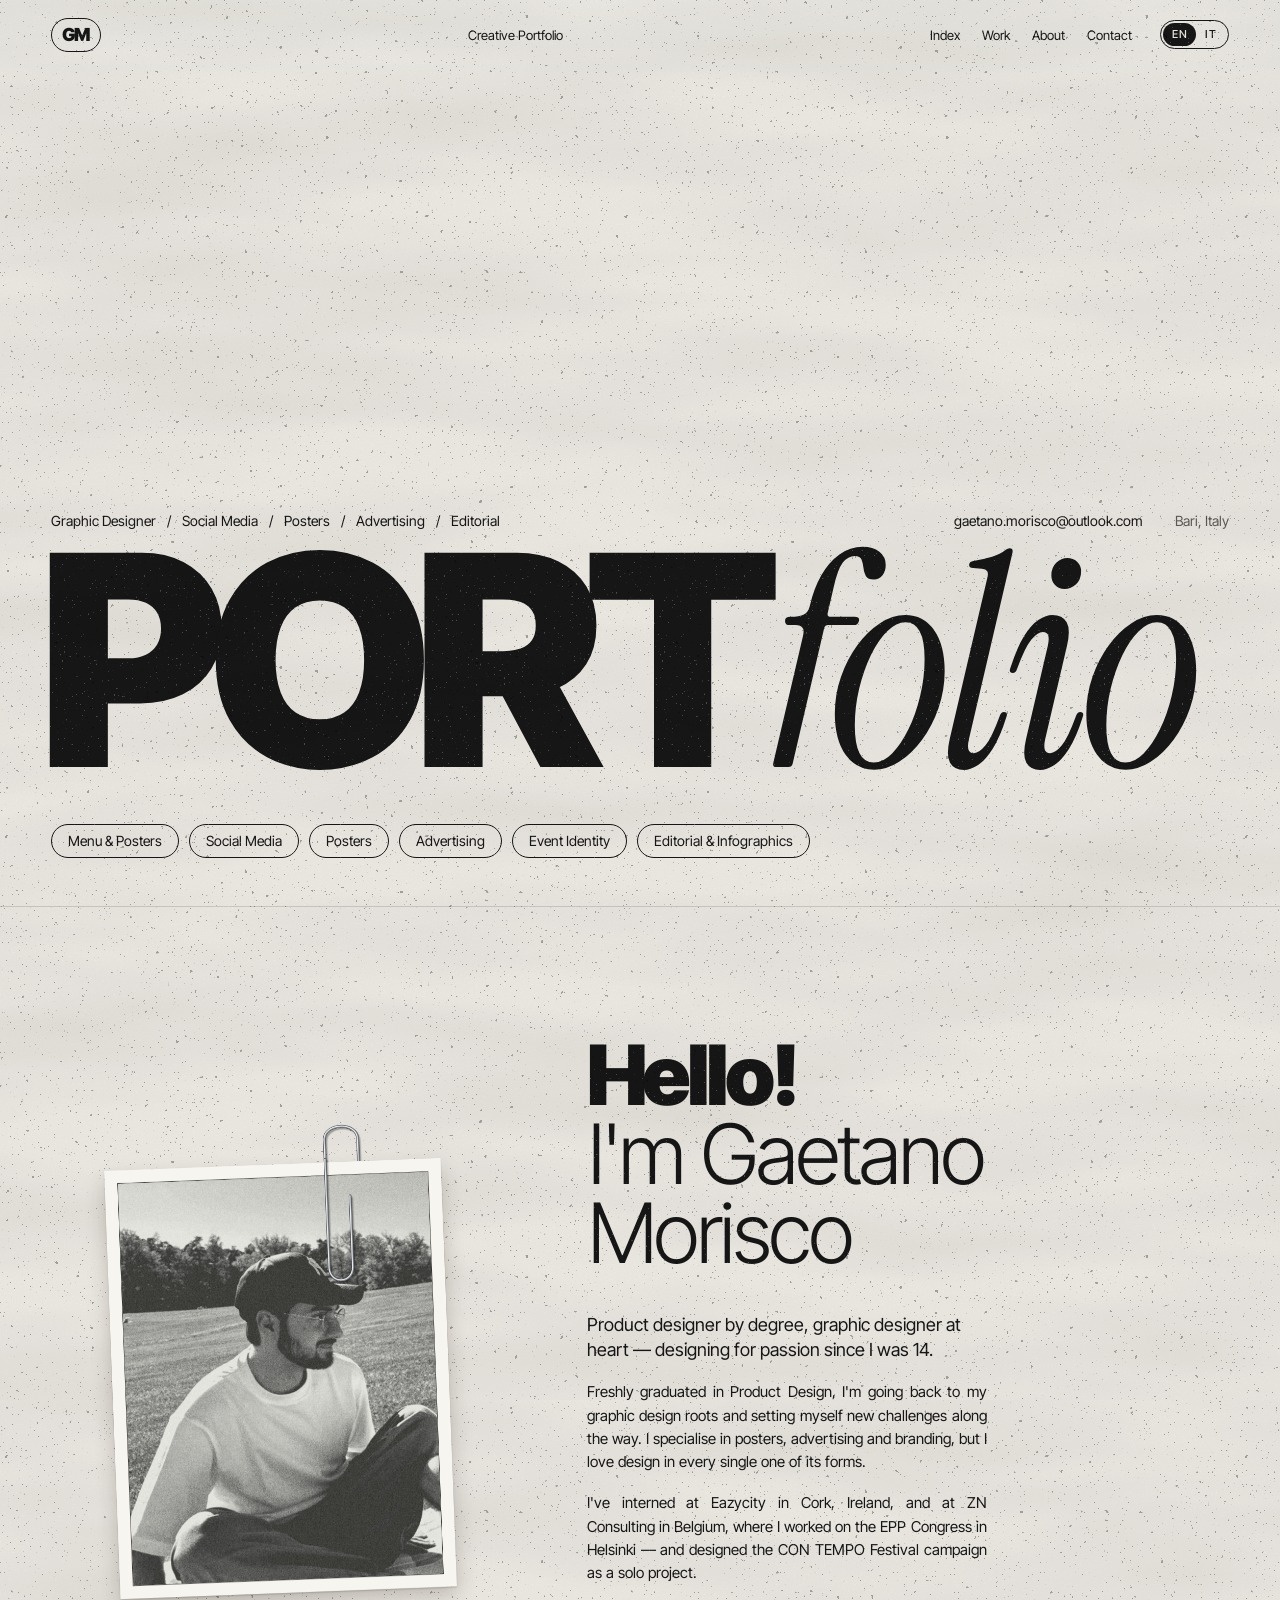
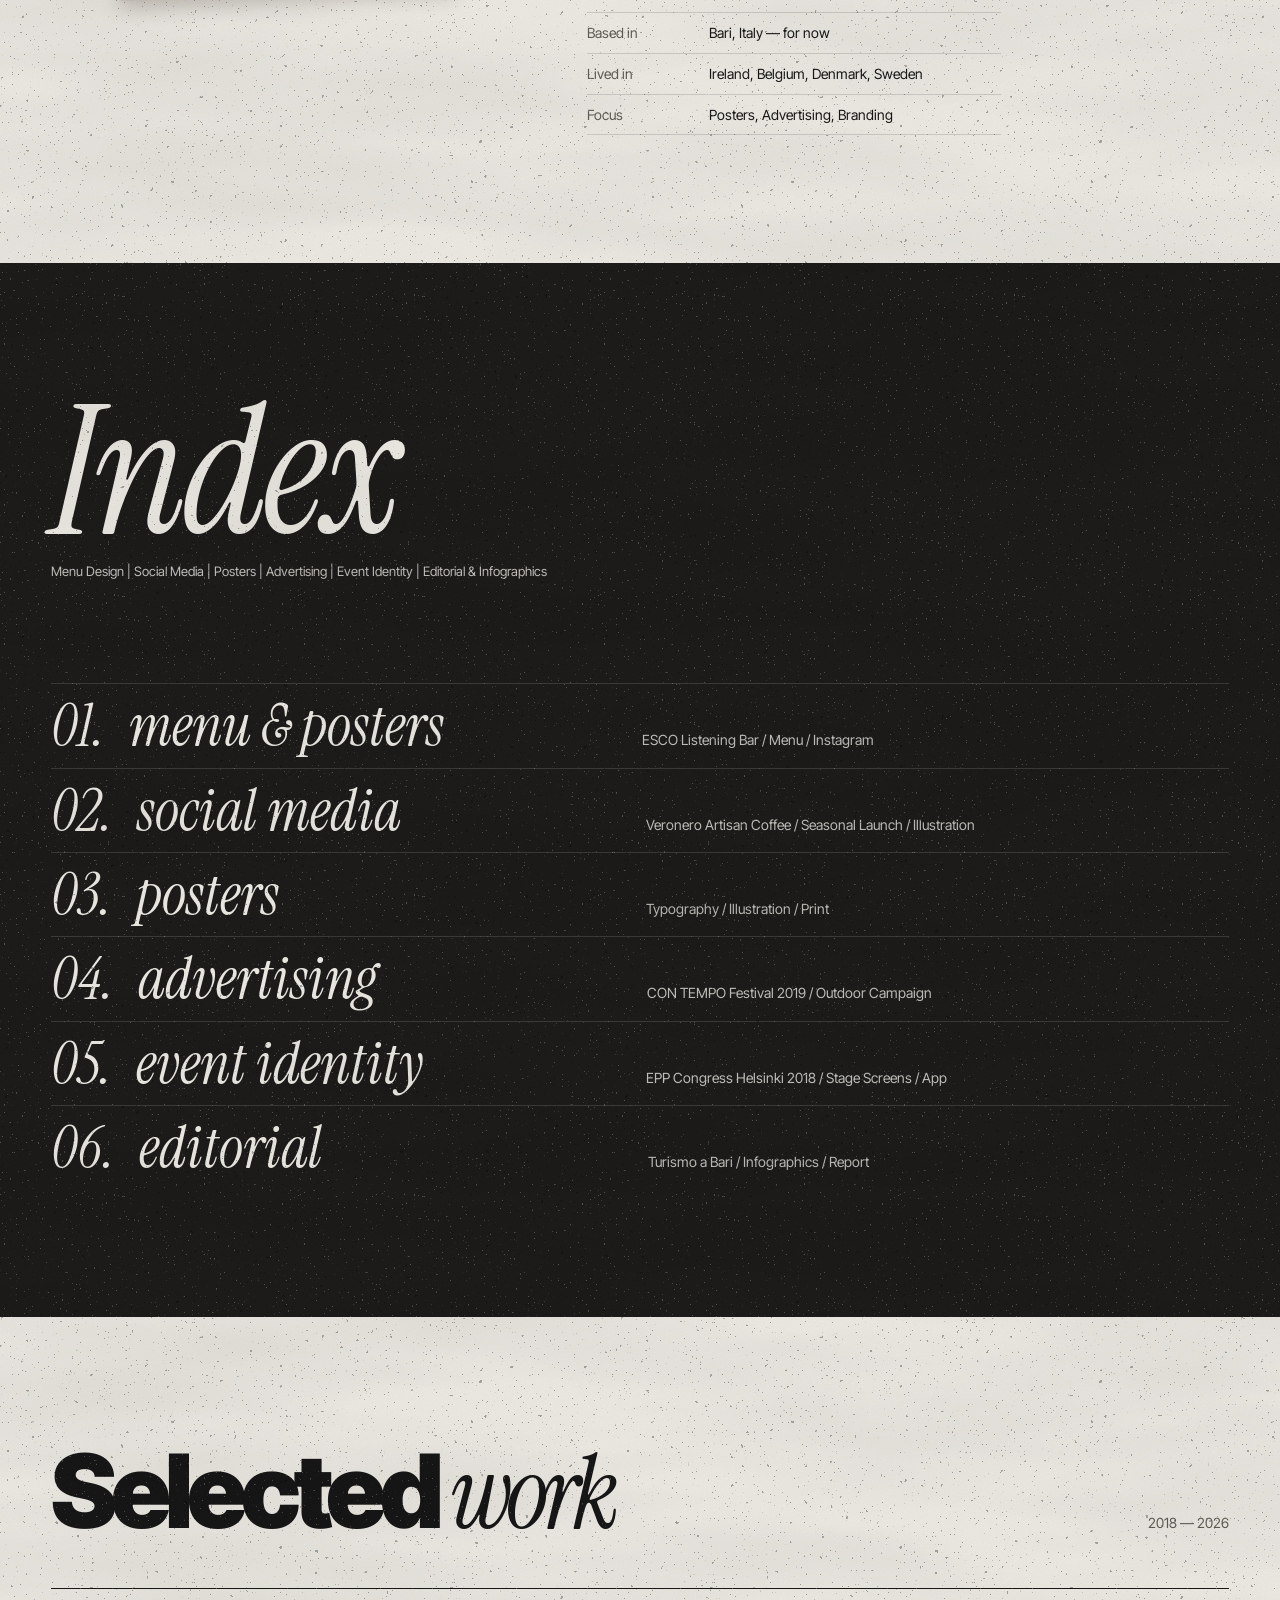
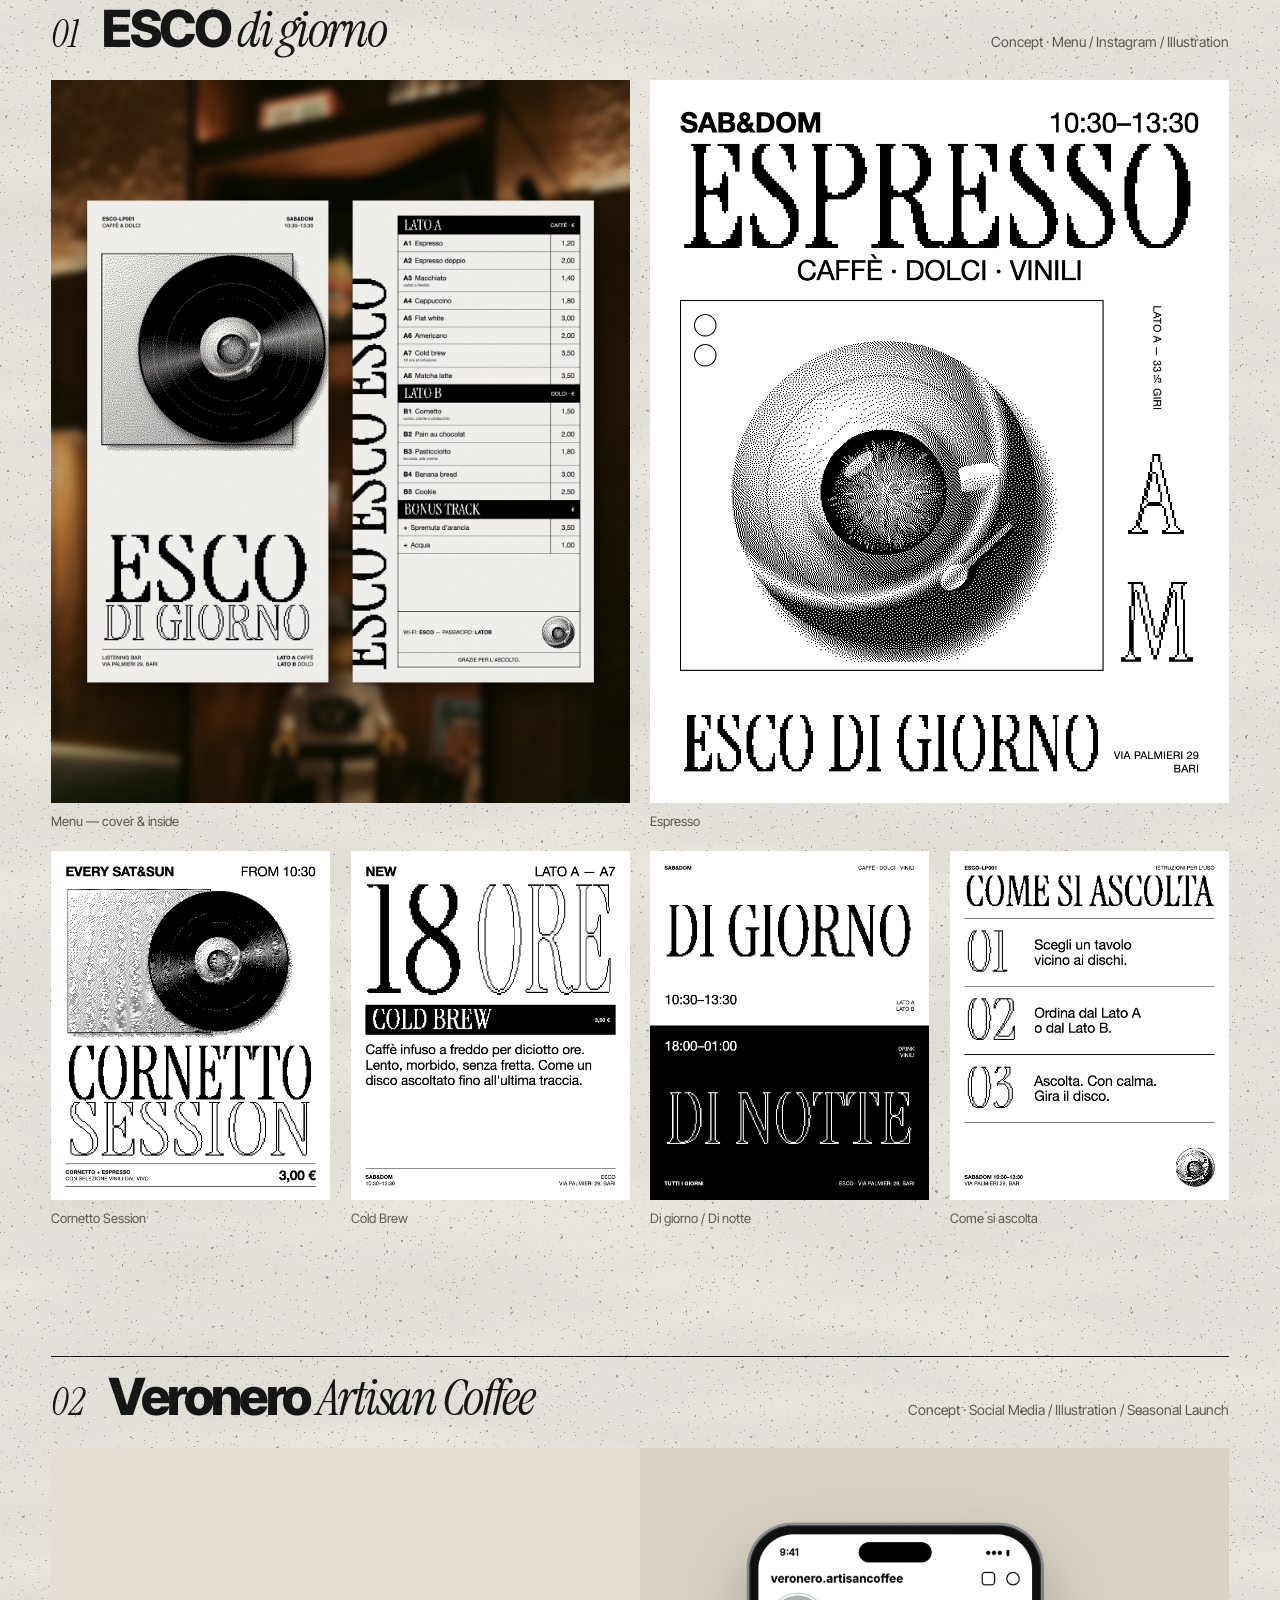
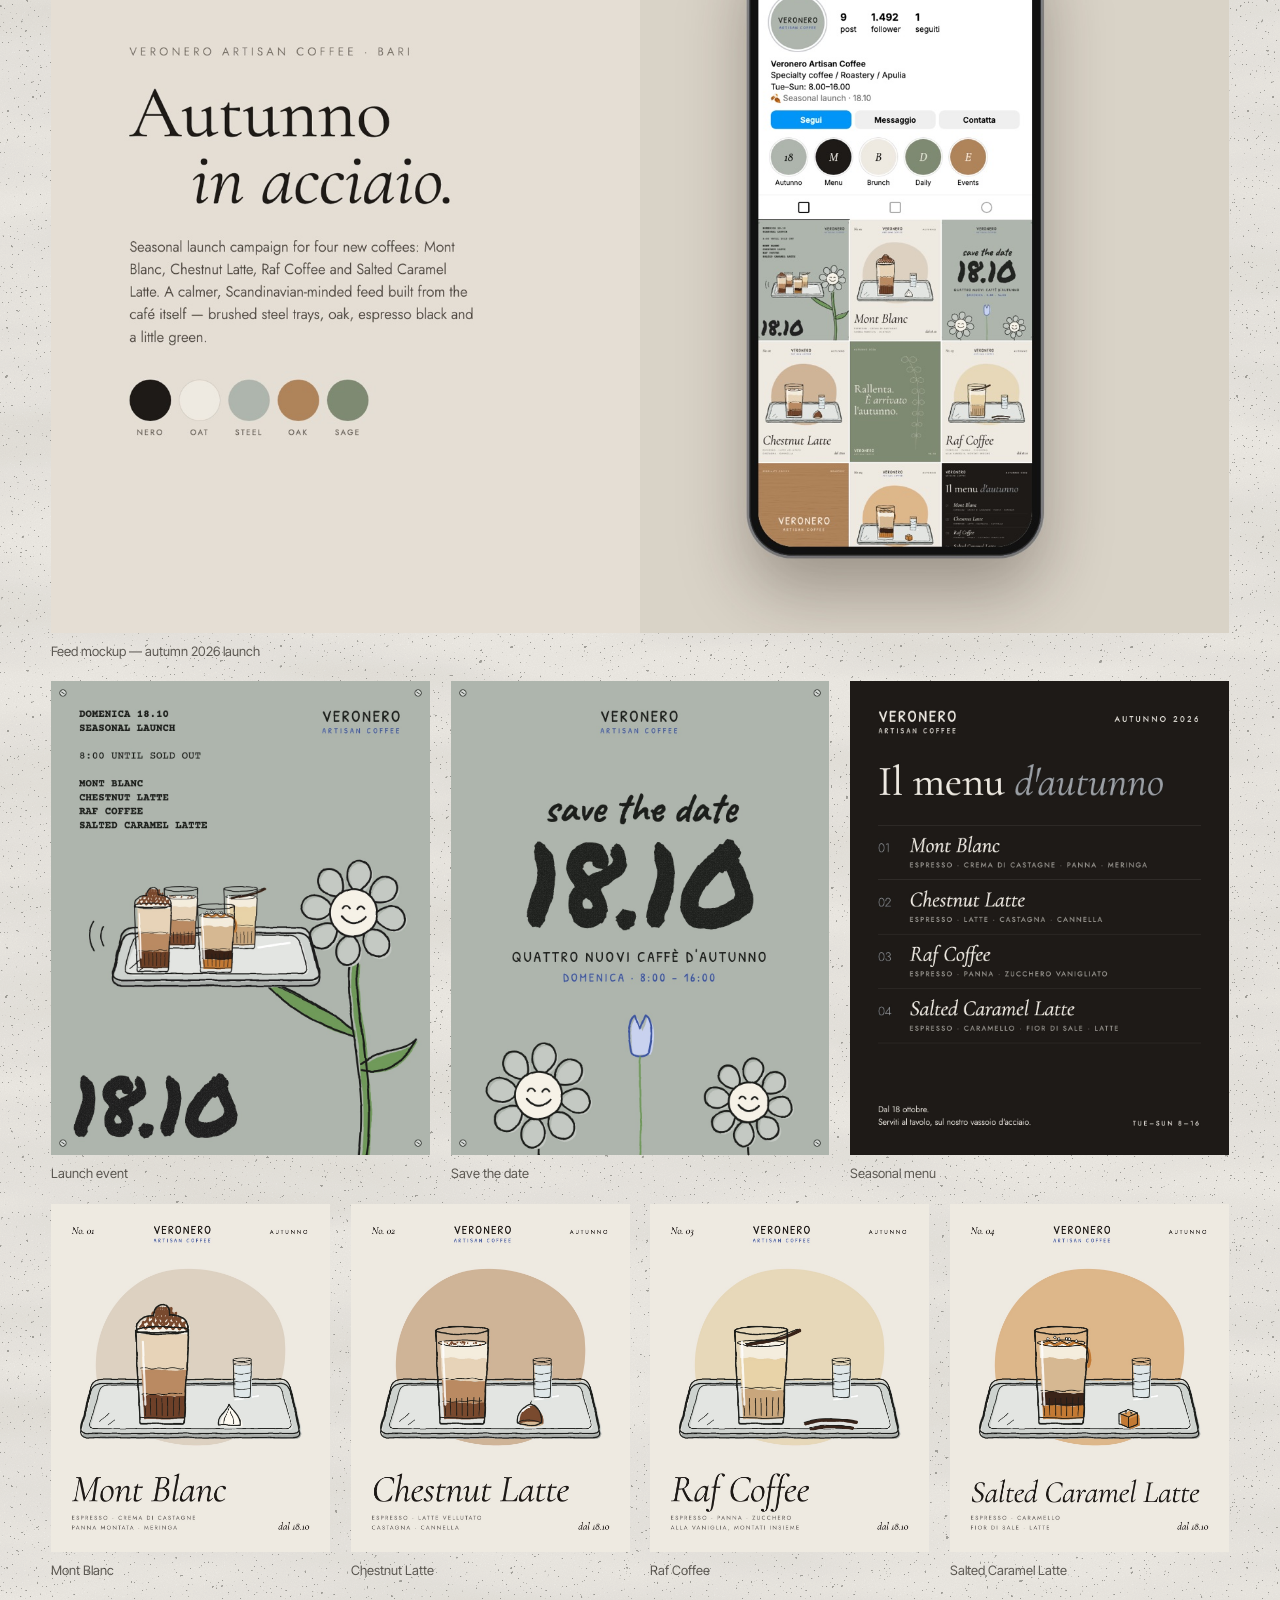
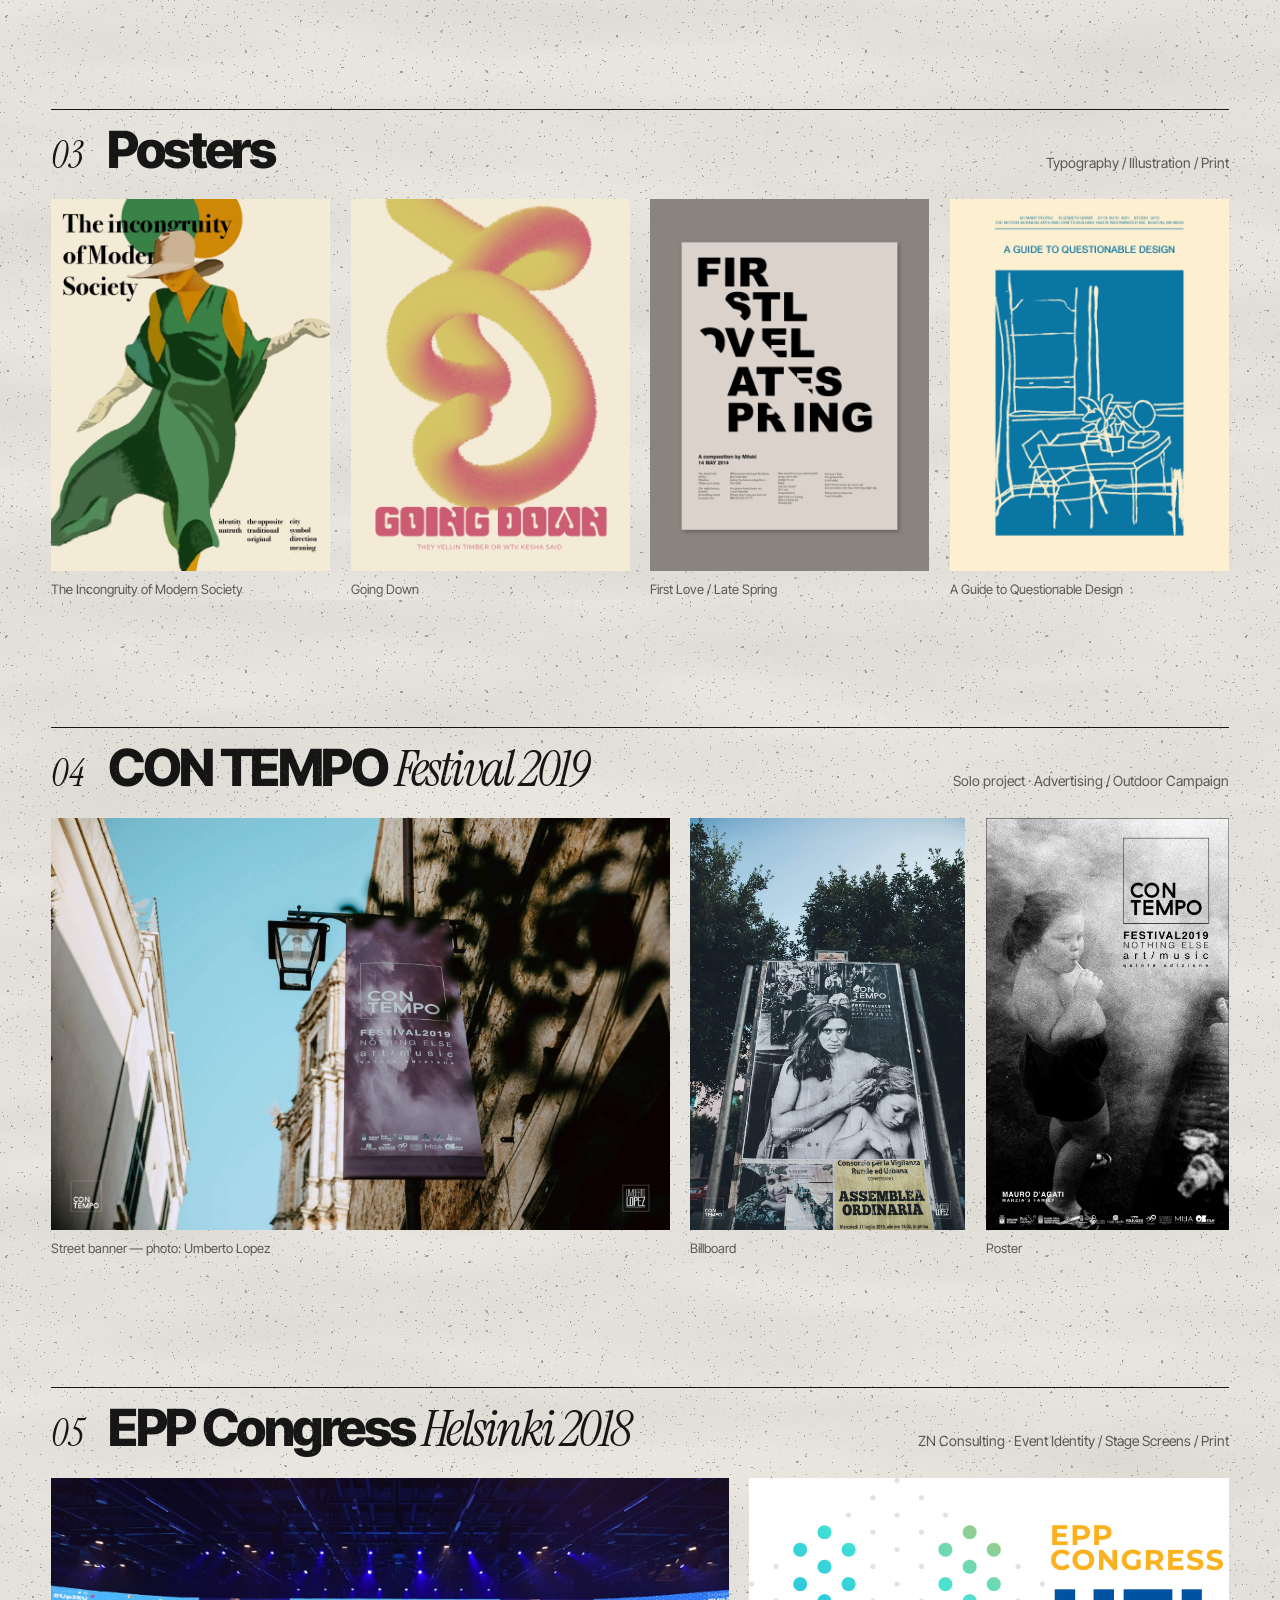
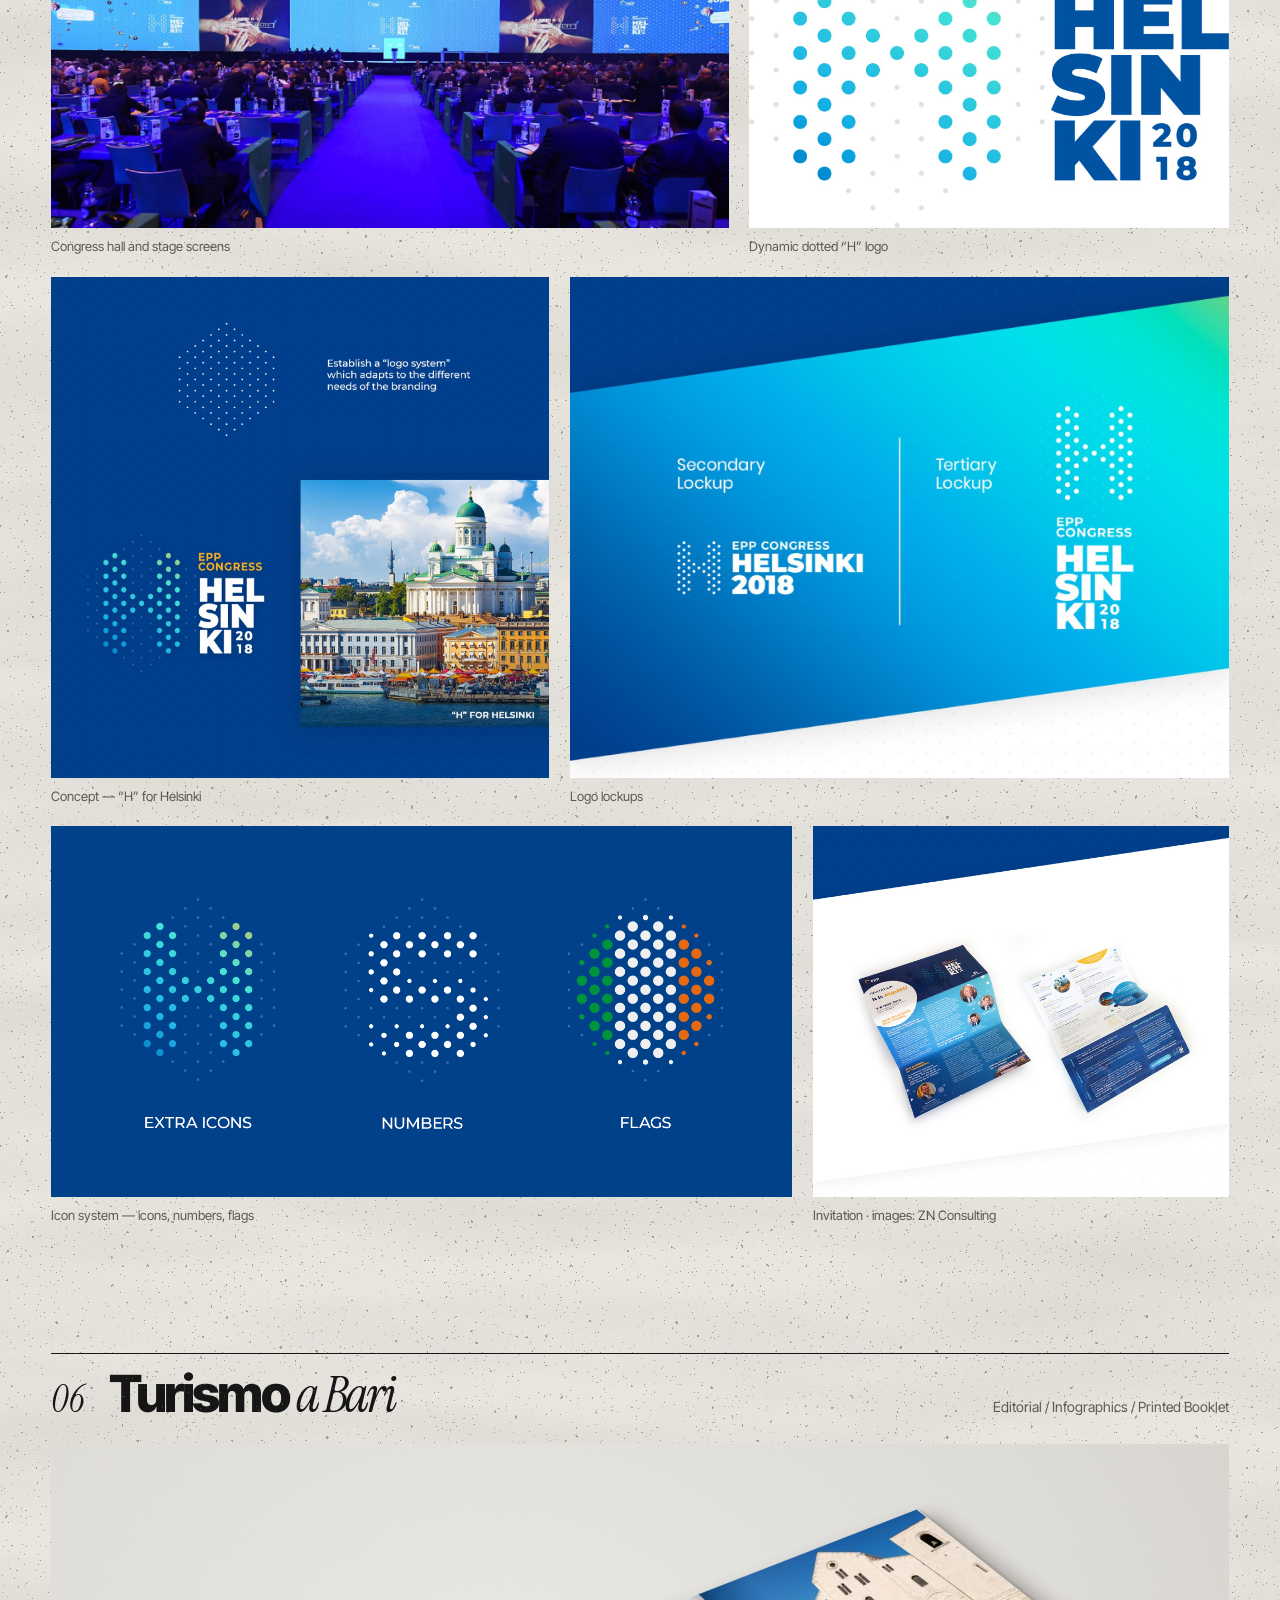
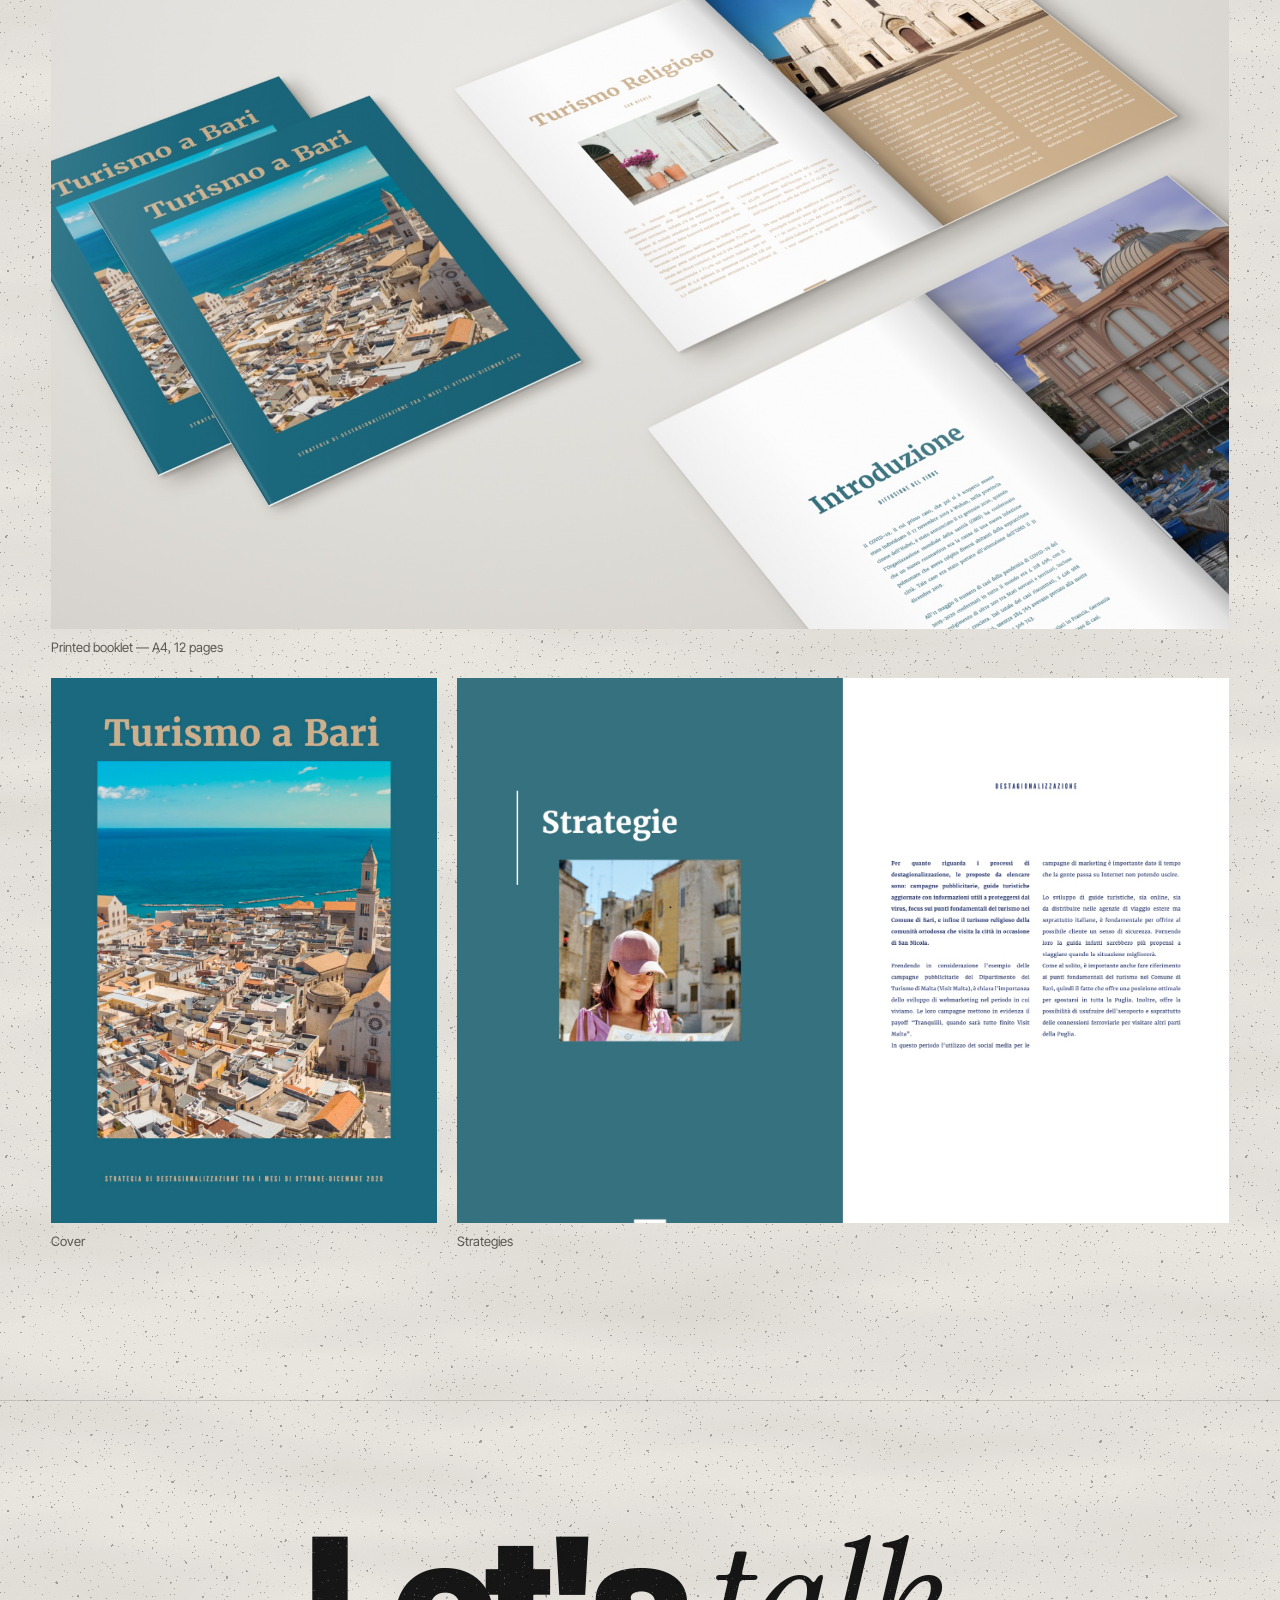
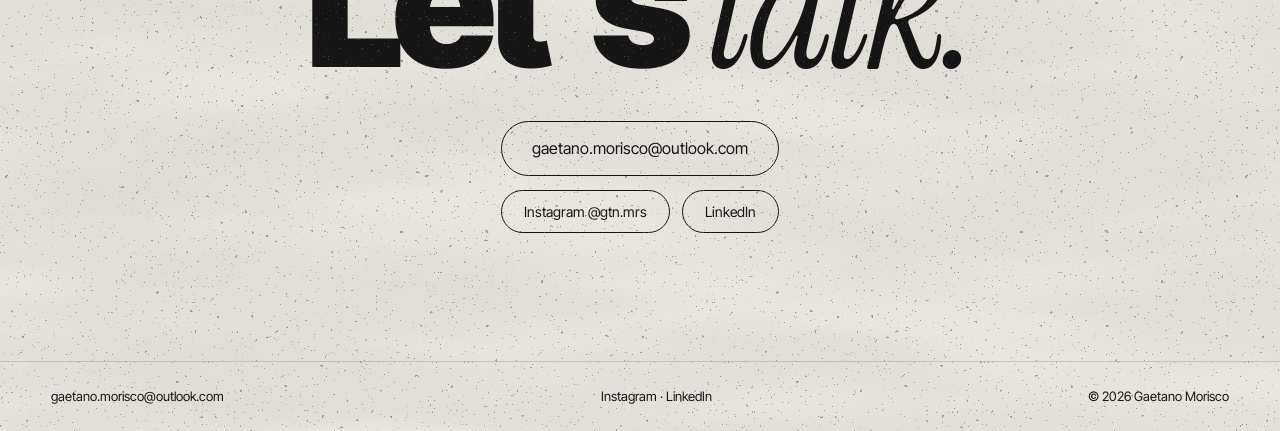
==== index.html @ 89074de1 "EPP Congress: ZN Consulting case-study images" ====
<!doctype html>
<html lang="en">
<head>
  <meta charset="utf-8">
  <meta name="viewport" content="width=device-width, initial-scale=1">
  <title>Gaetano Morisco — Graphic Designer</title>
  <meta name="description" content="Graphic design portfolio of Gaetano Morisco.">
  <link rel="preconnect" href="https://fonts.googleapis.com">
  <link rel="preconnect" href="https://fonts.gstatic.com" crossorigin>
  <link href="https://fonts.googleapis.com/css2?family=Inter+Tight:wght@300;400;500;800;900&family=Instrument+Serif:ital@0;1&display=swap" rel="stylesheet">
  <link rel="stylesheet" href="style.css">
</head>
<body>

  <!-- Top bar -->
  <header class="topbar">
    <a href="#top" class="logo" aria-label="Home">GM</a>
    <span>Creative Portfolio</span>
    <nav>
      <a href="#index">Index</a>
      <a href="#work">Work</a>
      <a href="#about">About</a>
      <a href="#contact">Contact</a>
      <span class="lang" role="group" aria-label="Language">
        <button type="button" data-lang="en" aria-pressed="true">EN</button>
        <button type="button" data-lang="it" aria-pressed="false">IT</button>
      </span>
    </nav>
  </header>

  <main id="top">

    <!-- Hero -->
    <section class="hero">
      <div class="meta-row">
        <p class="roles">Graphic Designer <span>/</span> Social Media <span>/</span> Posters <span>/</span> Advertising <span>/</span> Editorial</p>
        <p class="details">
          <a href="mailto:gaetano.morisco@outlook.com">gaetano.morisco@outlook.com</a>
          <span>Bari, Italy</span>
        </p>
      </div>
      <h1 class="giant">PORT<em>folio</em></h1>
      <ul class="pills">
        <li><a href="#esco">Menu &amp; Posters</a></li>
        <li><a href="#veronero">Social Media</a></li>
        <li><a href="#posters">Posters</a></li>
        <li><a href="#advertising">Advertising</a></li>
        <li><a href="#event">Event Identity</a></li>
        <li><a href="#editorial">Editorial &amp; Infographics</a></li>
      </ul>
    </section>

    <!-- About -->
    <section id="about" class="about">
      <figure class="portrait">
        <img src="images/portrait.png" alt="Printed black and white photo of Gaetano Morisco in a cap and glasses, held by a paperclip">
      </figure>
      <div class="about-text">
        <h2 class="hello"><strong>Hello!</strong><br>I'm Gaetano Morisco</h2>
        <p class="lead">Product designer by degree, graphic designer at heart — designing for passion since I was 14.</p>
        <p>Freshly graduated in Product Design, I'm going back to my graphic design roots and setting myself new challenges along the way. I specialise in posters, advertising and branding, but I love design in every single one of its forms.</p>
        <p>I've interned at Eazycity in Cork, Ireland, and at ZN Consulting in Belgium, where I worked on the EPP Congress in Helsinki — and designed the CON TEMPO Festival campaign as a solo project.</p>
        <ul class="facts">
          <li><span>Based in</span>Bari, Italy — for now</li>
          <li><span>Lived in</span>Ireland, Belgium, Denmark, Sweden</li>
          <li><span>Focus</span>Posters, Advertising, Branding</li>
        </ul>
      </div>
    </section>

    <!-- Index (dark) -->
    <section id="index" class="index">
      <div class="index-head">
        <h2 class="serif-xl">Index</h2>
        <p>Menu Design | Social Media | Posters | Advertising | Event Identity | Editorial &amp; Infographics</p>
      </div>
      <ol class="index-list">
        <li><a href="#esco"><span class="num">01.</span><span class="name">menu &amp; posters</span><span class="desc">ESCO Listening Bar / Menu / Instagram</span></a></li>
        <li><a href="#veronero"><span class="num">02.</span><span class="name">social media</span><span class="desc">Veronero Artisan Coffee / Seasonal Launch / Illustration</span></a></li>
        <li><a href="#posters"><span class="num">03.</span><span class="name">posters</span><span class="desc">Typography / Illustration / Print</span></a></li>
        <li><a href="#advertising"><span class="num">04.</span><span class="name">advertising</span><span class="desc">CON TEMPO Festival 2019 / Outdoor Campaign</span></a></li>
        <li><a href="#event"><span class="num">05.</span><span class="name">event identity</span><span class="desc">EPP Congress Helsinki 2018 / Stage Screens / App</span></a></li>
        <li><a href="#editorial"><span class="num">06.</span><span class="name">editorial</span><span class="desc">Turismo a Bari / Infographics / Report</span></a></li>
      </ol>
    </section>

    <!-- Selected work -->
    <section id="work" class="work">
      <div class="section-head">
        <h2 class="grot-xl">Selected <em>work</em></h2>
        <p>2018 — 2026</p>
      </div>

      <!-- 01 Esco -->
      <article class="project" id="esco">
        <header class="project-head">
          <span class="project-num">01</span>
          <h3 class="project-title">ESCO <em>di giorno</em></h3>
          <p class="project-meta">Concept · Menu / Instagram / Illustration</p>
        </header>
        <div class="row">
          <figure style="--r: 0.8"><img src="images/esco-menu.jpg" alt="ESCO daytime menu designed as a record sleeve, cover and inside" loading="lazy"><figcaption>Menu — cover &amp; inside</figcaption></figure>
          <figure style="--r: 0.8"><img src="images/esco-espresso.jpg" alt="Poster: Espresso, Esco di giorno" loading="lazy"><figcaption>Espresso</figcaption></figure>
        </div>
        <div class="row two-up">
          <figure style="--r: 0.8"><img src="images/esco-cornetto.jpg" alt="Poster: Cornetto Session with a record and espresso label" loading="lazy"><figcaption>Cornetto Session</figcaption></figure>
          <figure style="--r: 0.8"><img src="images/esco-coldbrew.jpg" alt="Poster: Cold brew, 18 ore" loading="lazy"><figcaption>Cold Brew</figcaption></figure>
          <figure style="--r: 0.8"><img src="images/esco-giornonotte.jpg" alt="Poster: Di giorno, di notte opening hours" loading="lazy"><figcaption>Di giorno / Di notte</figcaption></figure>
          <figure style="--r: 0.8"><img src="images/esco-istruzioni.jpg" alt="Poster: Come si ascolta, three steps" loading="lazy"><figcaption>Come si ascolta</figcaption></figure>
        </div>
      </article>

      <!-- 01 Veronero -->
      <article class="project" id="veronero">
        <header class="project-head">
          <span class="project-num">02</span>
          <h3 class="project-title">Veronero <em>Artisan Coffee</em></h3>
          <p class="project-meta">Concept · Social Media / Illustration / Seasonal Launch</p>
        </header>
        <div class="row">
          <figure style="--r: 1.5"><img src="images/veronero-feed.jpg" alt="Veronero Instagram feed mockup on a phone, with colour palette" loading="lazy"><figcaption>Feed mockup — autumn 2026 launch</figcaption></figure>
        </div>
        <div class="row">
          <figure style="--r: 0.8"><img src="images/veronero-launch.jpg" alt="Event post: hand-drawn daisy balancing a steel tray of four coffees, 18.10" loading="lazy"><figcaption>Launch event</figcaption></figure>
          <figure style="--r: 0.8"><img src="images/veronero-save.jpg" alt="Save the date 18.10 post with daisies and a blue tulip" loading="lazy"><figcaption>Save the date</figcaption></figure>
          <figure style="--r: 0.8"><img src="images/veronero-menu.jpg" alt="Autumn menu post listing the four seasonal coffees" loading="lazy"><figcaption>Seasonal menu</figcaption></figure>
        </div>
        <div class="row two-up">
          <figure style="--r: 0.8"><img src="images/veronero-montblanc.jpg" alt="Mont Blanc coffee illustration on a steel tray" loading="lazy"><figcaption>Mont Blanc</figcaption></figure>
          <figure style="--r: 0.8"><img src="images/veronero-chestnut.jpg" alt="Chestnut Latte illustration on a steel tray" loading="lazy"><figcaption>Chestnut Latte</figcaption></figure>
          <figure style="--r: 0.8"><img src="images/veronero-raf.jpg" alt="Raf Coffee illustration on a steel tray" loading="lazy"><figcaption>Raf Coffee</figcaption></figure>
          <figure style="--r: 0.8"><img src="images/veronero-caramel.jpg" alt="Salted Caramel Latte illustration on a steel tray" loading="lazy"><figcaption>Salted Caramel Latte</figcaption></figure>
        </div>
      </article>

      <!-- 01 Posters -->
      <article class="project" id="posters">
        <header class="project-head">
          <span class="project-num">03</span>
          <h3 class="project-title">Posters</h3>
          <p class="project-meta">Typography / Illustration / Print</p>
        </header>
        <div class="row two-up">
          <figure style="--r: 0.75"><img src="images/poster-incongruity.jpg" alt="Poster: The Incongruity of Modern Society, illustrated woman in a green dress" loading="lazy"><figcaption>The Incongruity of Modern Society</figcaption></figure>
          <figure style="--r: 0.75"><img src="images/poster-going-down.jpg" alt="Poster: Going Down, a fuzzy yellow and pink 3D ribbon" loading="lazy"><figcaption>Going Down</figcaption></figure>
          <figure style="--r: 0.75"><img src="images/poster-first-love.jpg" alt="Typographic poster: First Love / Late Spring" loading="lazy"><figcaption>First Love / Late Spring</figcaption></figure>
          <figure style="--r: 0.75"><img src="images/poster-questionable-design.jpg" alt="Poster: A Guide to Questionable Design, line drawing of a desk by a window" loading="lazy"><figcaption>A Guide to Questionable Design</figcaption></figure>
        </div>
      </article>

      <!-- 02 Advertising -->
      <article class="project" id="advertising">
        <header class="project-head">
          <span class="project-num">04</span>
          <h3 class="project-title">CON TEMPO <em>Festival 2019</em></h3>
          <p class="project-meta">Solo project · Advertising / Outdoor Campaign</p>
        </header>
        <div class="row">
          <figure style="--r: 1.5"><img src="images/contempo-banner.jpg" alt="CON TEMPO Festival 2019 street banner hanging beside a lamp" loading="lazy"><figcaption>Street banner — photo: Umberto Lopez</figcaption></figure>
          <figure style="--r: 0.667"><img src="images/contempo-billboard.jpg" alt="CON TEMPO Festival 2019 billboard poster in the street" loading="lazy"><figcaption>Billboard</figcaption></figure>
          <figure style="--r: 0.59"><img src="images/contempo-poster.jpg" alt="CON TEMPO Festival 2019 poster with black and white photograph" loading="lazy"><figcaption>Poster</figcaption></figure>
        </div>
      </article>

      <!-- 03 Event identity -->
      <article class="project" id="event">
        <header class="project-head">
          <span class="project-num">05</span>
          <h3 class="project-title">EPP Congress <em>Helsinki 2018</em></h3>
          <p class="project-meta">ZN Consulting · Event Identity / Stage Screens / Print</p>
        </header>
        <div class="row">
          <figure style="--r: 1.935"><img src="images/epp-stage.jpg" alt="EPP Congress Helsinki 2018 hall with branded stage screens" loading="lazy"><figcaption>Congress hall and stage screens</figcaption></figure>
          <figure style="--r: 1.37"><img src="images/epp-logo.jpg" alt="EPP Congress Helsinki 2018 logo: a dotted H beside the wordmark" loading="lazy"><figcaption>Dynamic dotted “H” logo</figcaption></figure>
        </div>
        <div class="row">
          <figure style="--r: 0.994"><img src="images/epp-concept.jpg" alt="Logo system concept: H for Helsinki" loading="lazy"><figcaption>Concept — “H” for Helsinki</figcaption></figure>
          <figure style="--r: 1.315"><img src="images/epp-lockups.jpg" alt="Secondary and tertiary logo lockups" loading="lazy"><figcaption>Logo lockups</figcaption></figure>
        </div>
        <div class="row">
          <figure style="--r: 2"><img src="images/epp-icons.gif" alt="Animated icon system: extra icons, numbers and flags made of dots" loading="lazy"><figcaption>Icon system — icons, numbers, flags</figcaption></figure>
          <figure style="--r: 1.123"><img src="images/epp-invitation.jpg" alt="EPP Congress folded invitation" loading="lazy"><figcaption>Invitation · images: ZN Consulting</figcaption></figure>
        </div>
      </article>

      <!-- 04 Editorial -->
      <article class="project" id="editorial">
        <header class="project-head">
          <span class="project-num">06</span>
          <h3 class="project-title">Turismo <em>a Bari</em></h3>
          <p class="project-meta">Editorial / Infographics / Printed Booklet</p>
        </header>
        <div class="row">
          <figure style="--r: 1.5"><img src="images/bari-mockup.jpg" alt="Turismo a Bari printed booklet mockup: covers and open spreads on a neutral surface" loading="lazy"><figcaption>Printed booklet — A4, 12 pages</figcaption></figure>
        </div>
        <div class="row">
          <figure style="--r: 0.707"><img src="images/bari-cover.jpg" alt="Turismo a Bari report cover with aerial view of Bari" loading="lazy"><figcaption>Cover</figcaption></figure>
          <figure style="--r: 1.414"><img src="images/bari-strategies.jpg" alt="Turismo a Bari strategies spread" loading="lazy"><figcaption>Strategies</figcaption></figure>
        </div>
      </article>
    </section>

    <!-- Contact -->
    <section id="contact" class="contact">
      <h2 class="giant small">Let's <em>talk.</em></h2>
      <a class="pill-button" href="mailto:gaetano.morisco@outlook.com">gaetano.morisco@outlook.com</a>
      <div class="socials">
        <a class="pill-button small" href="https://www.instagram.com/gtn.mrs/" target="_blank" rel="noopener">Instagram @gtn.mrs</a>
        <a class="pill-button small" href="https://www.linkedin.com/in/gaetanomorisco/" target="_blank" rel="noopener">LinkedIn</a>
      </div>
    </section>

  </main>

  <footer class="footer">
    <a href="mailto:gaetano.morisco@outlook.com">gaetano.morisco@outlook.com</a>
    <span class="links"><a href="https://www.instagram.com/gtn.mrs/" target="_blank" rel="noopener">Instagram</a> · <a href="https://www.linkedin.com/in/gaetanomorisco/" target="_blank" rel="noopener">LinkedIn</a></span>
    <span>© 2026 Gaetano Morisco</span>
  </footer>

  <!-- Click-to-enlarge viewer -->
  <dialog class="lightbox" id="lightbox">
    <img src="" alt="">
    <button type="button" aria-label="Close">Close</button>
  </dialog>
  <script>
    const box = document.getElementById('lightbox');
    const boxImg = box.querySelector('img');
    document.querySelectorAll('.project figure img').forEach(img => {
      img.addEventListener('click', () => {
        boxImg.src = img.src;
        boxImg.alt = img.alt;
        box.showModal();
      });
    });
    box.addEventListener('click', () => box.close());
  </script>

  <!-- English / Italian switch: swaps each piece of text using the list below -->
  <script>
    const IT = {
      "Creative Portfolio": "Portfolio creativo",
      "Index": "Indice", "Work": "Lavori", "About": "Chi sono", "Contact": "Contatti",
      "Posters": "Poster", "Advertising": "Pubblicità", "Editorial": "Editoria",
      "Bari, Italy": "Bari, Italia",
      "Menu & Posters": "Menu & Poster", "Event Identity": "Identità per eventi", "Editorial & Infographics": "Editoria & Infografiche",
      "Hello!": "Ciao!", "I'm Gaetano Morisco": "Sono Gaetano Morisco",
      "Product designer by degree, graphic designer at heart — designing for passion since I was 14.":
        "Product designer per formazione, graphic designer per vocazione — progetto per passione da quando avevo 14 anni.",
      "Freshly graduated in Product Design, I'm going back to my graphic design roots and setting myself new challenges along the way. I specialise in posters, advertising and branding, but I love design in every single one of its forms.":
        "Dopo la laurea in Product Design, sto tornando alle mie radici nella grafica e mi metto alla prova con nuove sfide. Mi occupo soprattutto di poster, pubblicità e branding, ma amo il design in ogni sua forma.",
      "I've interned at Eazycity in Cork, Ireland, and at ZN Consulting in Belgium, where I worked on the EPP Congress in Helsinki — and designed the CON TEMPO Festival campaign as a solo project.":
        "Ho fatto stage presso Eazycity a Cork, in Irlanda, e presso ZN Consulting in Belgio, dove ho lavorato all'EPP Congress di Helsinki — e ho progettato in autonomia la campagna del CON TEMPO Festival.",
      "Based in": "Base", "Bari, Italy — for now": "Bari, Italia — per ora",
      "Lived in": "Ho vissuto in", "Ireland, Belgium, Denmark, Sweden": "Irlanda, Belgio, Danimarca, Svezia",
      "Posters, Advertising, Branding": "Poster, Pubblicità, Branding",
      "Menu Design | Social Media | Posters | Advertising | Event Identity | Editorial & Infographics":
        "Menu | Social Media | Poster | Pubblicità | Identità per eventi | Editoria & Infografiche",
      "menu & posters": "menu & poster", "posters": "poster", "advertising": "pubblicità",
      "event identity": "identità eventi", "editorial": "editoria",
      "Veronero Artisan Coffee / Seasonal Launch / Illustration": "Veronero Artisan Coffee / Lancio stagionale / Illustrazione",
      "Typography / Illustration / Print": "Tipografia / Illustrazione / Stampa",
      "CON TEMPO Festival 2019 / Outdoor Campaign": "CON TEMPO Festival 2019 / Campagna outdoor",
      "EPP Congress Helsinki 2018 / Stage Screens / App": "EPP Congress Helsinki 2018 / Schermi del palco / App",
      "Turismo a Bari / Infographics / Report": "Turismo a Bari / Infografiche / Report",
      "Selected": "Lavori", "work": "selezionati",
      "Concept · Menu / Instagram / Illustration": "Concept · Menu / Instagram / Illustrazione",
      "Concept · Social Media / Illustration / Seasonal Launch": "Concept · Social Media / Illustrazione / Lancio stagionale",
      "Solo project · Advertising / Outdoor Campaign": "Progetto personale · Pubblicità / Campagna outdoor",
      "ZN Consulting · Event Identity / Stage Screens / Print": "ZN Consulting · Identità per eventi / Schermi del palco / Stampa",
      "Editorial / Infographics / Printed Booklet": "Editoria / Infografiche / Opuscolo stampato",
      "Printed booklet — A4, 12 pages": "Opuscolo stampato — A4, 12 pagine",
      "Menu — cover & inside": "Menu — copertina e interno",
      "Feed mockup — autumn 2026 launch": "Mockup del feed — lancio autunno 2026",
      "Launch event": "Evento di lancio", "Seasonal menu": "Menu stagionale",
      "Street banner — photo: Umberto Lopez": "Stendardo — foto: Umberto Lopez",
      "Billboard": "Cartellone", "Congress hall and stage screens": "Sala del congresso e schermi del palco",
      "Dynamic dotted “H” logo": "Logo dinamico a punti “H”",
      "Concept — “H” for Helsinki": "Concept — “H” come Helsinki",
      "Logo lockups": "Varianti del logo",
      "Icon system — icons, numbers, flags": "Sistema di icone — icone, numeri, bandiere",
      "Invitation · images: ZN Consulting": "Invito · immagini: ZN Consulting",
      "Cover": "Copertina", "Contents": "Indice", "Introduction": "Introduzione", "Strategies": "Strategie",
      "Let's": "Scrivi", "talk.": "mi.", "Close": "Chiudi"
    };

    // remember every text piece's English original once
    const pieces = [];
    const walker = document.createTreeWalker(document.body, NodeFilter.SHOW_TEXT);
    while (walker.nextNode()) {
      const n = walker.currentNode, key = n.nodeValue.trim();
      if (key && IT[key]) pieces.push({ n, en: n.nodeValue, key });
    }

    function setLang(lang) {
      pieces.forEach(p => {
        // "Scrivi" + "mi." join into one word, so drop the space after it
        p.n.nodeValue = lang === 'it' ? p.en.replace(p.key, IT[p.key]).replace(/^Scrivi\s+$/, 'Scrivi') : p.en;
      });
      document.documentElement.lang = lang;
      document.querySelectorAll('.lang button').forEach(b => b.setAttribute('aria-pressed', b.dataset.lang === lang));
      try { localStorage.setItem('lang', lang); } catch (e) {}
    }

    document.querySelectorAll('.lang button').forEach(b => b.addEventListener('click', () => setLang(b.dataset.lang)));
    let saved = 'en';
    try { saved = localStorage.getItem('lang') || 'en'; } catch (e) {}
    if (saved === 'it') setLang('it');
  </script>

</body>
</html>
---- style.css ----
/* ------------------------------------------------------------
   Colour and type "styles" — change these to restyle the site
   ------------------------------------------------------------ */
:root {
  --paper: #ece9e3;      /* warm paper background */
  --ink: #161616;        /* near-black text */
  --muted: #5f5b55;      /* secondary text */
  --dark: #1c1b1a;       /* dark section background */
  --light-on-dark: #ece9e3;
  --line: rgba(22, 22, 22, 0.15);

  --grot: "Inter Tight", "Helvetica Neue", Arial, sans-serif;  /* bold sans */
  --serif: "Instrument Serif", Georgia, serif;                 /* elegant italic */

  --gutter: clamp(16px, 4vw, 56px);
}

* { box-sizing: border-box; margin: 0; padding: 0; }
html { scroll-behavior: smooth; }

body {
  position: relative;
  background: var(--paper);
  color: var(--ink);
  font-family: var(--grot);
  font-size: 15px;
  line-height: 1.55;
  -webkit-font-smoothing: antialiased;
}

/* Photocopy texture over the whole page (project images sit above it) */
body::after {
  content: "";
  position: absolute;
  inset: 0;
  pointer-events: none;
  z-index: 100;
  opacity: .5;
  mix-blend-mode: multiply;
  background-image:
    /* toner speckle: small sharp dark dots */
    url("data:image/svg+xml,%3Csvg xmlns='http://www.w3.org/2000/svg' width='260' height='260'%3E%3Cfilter id='s'%3E%3CfeTurbulence type='fractalNoise' baseFrequency='0.5' numOctaves='2' seed='3' stitchTiles='stitch'/%3E%3CfeColorMatrix values='0 0 0 0 0.08 0 0 0 0 0.08 0 0 0 0 0.07 40 0 0 0 -29.4'/%3E%3C/filter%3E%3Crect width='100%25' height='100%25' filter='url(%23s)'/%3E%3C/svg%3E"),
    /* dust: fewer, bigger specks */
    url("data:image/svg+xml,%3Csvg xmlns='http://www.w3.org/2000/svg' width='620' height='620'%3E%3Cfilter id='d'%3E%3CfeTurbulence type='fractalNoise' baseFrequency='0.2' numOctaves='2' seed='11' stitchTiles='stitch'/%3E%3CfeColorMatrix values='0 0 0 0 0.1 0 0 0 0 0.1 0 0 0 0 0.09 40 0 0 0 -31.4'/%3E%3C/filter%3E%3Crect width='100%25' height='100%25' filter='url(%23d)'/%3E%3C/svg%3E"),
    /* uneven toner: soft blotches and faint horizontal streaks */
    url("data:image/svg+xml,%3Csvg xmlns='http://www.w3.org/2000/svg' width='1400' height='1400'%3E%3Cfilter id='t'%3E%3CfeTurbulence type='fractalNoise' baseFrequency='0.0025 0.012' numOctaves='3' seed='7' stitchTiles='stitch'/%3E%3CfeColorMatrix values='0 0 0 0 0.3 0 0 0 0 0.29 0 0 0 0 0.27 0.5 0 0 0 -0.16'/%3E%3C/filter%3E%3Crect width='100%25' height='100%25' filter='url(%23t)'/%3E%3C/svg%3E"),
    /* fine paper grain */
    url("data:image/svg+xml,%3Csvg xmlns='http://www.w3.org/2000/svg' width='200' height='200'%3E%3Cfilter id='n'%3E%3CfeTurbulence type='fractalNoise' baseFrequency='0.9' numOctaves='3' stitchTiles='stitch'/%3E%3CfeColorMatrix values='0 0 0 0 0.5 0 0 0 0 0.5 0 0 0 0 0.5 0 0 0 0.22 0'/%3E%3C/filter%3E%3Crect width='100%25' height='100%25' filter='url(%23n)'/%3E%3C/svg%3E");
}

/* light flecks: only visible on dark areas, like a photocopy of black */
body::before {
  content: "";
  position: absolute;
  inset: 0;
  pointer-events: none;
  z-index: 100;
  opacity: .25;
  mix-blend-mode: screen;
  background-image: url("data:image/svg+xml,%3Csvg xmlns='http://www.w3.org/2000/svg' width='300' height='300'%3E%3Cfilter id='w'%3E%3CfeTurbulence type='fractalNoise' baseFrequency='0.5' numOctaves='2' seed='21' stitchTiles='stitch'/%3E%3CfeColorMatrix values='0 0 0 0 0.85 0 0 0 0 0.84 0 0 0 0 0.8 40 0 0 0 -29'/%3E%3C/filter%3E%3Crect width='100%25' height='100%25' filter='url(%23w)'/%3E%3C/svg%3E");
}

/* keep the project images and the portrait (which has its own grain) clean: lift them above the photocopy layer */
.project .row img, .portrait img { position: relative; z-index: 101; }

a { color: inherit; text-decoration: none; }
em { font-family: var(--serif); font-style: italic; font-weight: 400; }

section { padding: clamp(64px, 10vw, 140px) var(--gutter); }

/* ---------- Top bar ---------- */
.topbar {
  position: sticky;
  top: 0;
  z-index: 50;
  display: flex;
  justify-content: space-between;
  align-items: center;
  gap: 16px;
  padding: 18px var(--gutter);
  font-size: 13px;
  background: color-mix(in srgb, var(--paper) 85%, transparent);
  backdrop-filter: blur(8px);
}
.logo {
  font-weight: 900;
  letter-spacing: -0.04em;
  font-size: 18px;
  border: 1.5px solid var(--ink);
  border-radius: 999px;
  padding: 2px 10px;
}
.topbar nav { display: flex; gap: 22px; }
.topbar nav a:hover { font-family: var(--serif); font-style: italic; }
.topbar nav { align-items: center; }
.topbar nav a { white-space: nowrap; }
.lang { display: inline-flex; border: 1.2px solid var(--ink); border-radius: 999px; padding: 2px; margin-left: 6px; }
.lang button { font: inherit; font-size: 11px; font-weight: 500; letter-spacing: .06em; background: none; border: 0; color: var(--ink); padding: 3px 9px; border-radius: 999px; cursor: pointer; }
.lang button[aria-pressed="true"] { background: var(--ink); color: var(--paper); }

/* ---------- Hero ---------- */
.hero {
  min-height: calc(100vh - 64px);
  display: flex;
  flex-direction: column;
  justify-content: flex-end;
  padding-top: 40px;
  padding-bottom: 48px;
}
.meta-row {
  display: flex;
  justify-content: space-between;
  flex-wrap: wrap;
  gap: 12px 32px;
  font-size: 14px;
  margin-bottom: 8px;
}
.meta-row span { margin: 0 8px; }
.details { display: flex; gap: 32px; }
.details span { margin: 0; color: var(--muted); }

.giant {
  font-weight: 900;
  font-size: clamp(64px, 23vw, 440px);
  line-height: 0.82;
  letter-spacing: -0.065em;
  margin-left: -0.04em;
  white-space: nowrap;
}
.giant em { letter-spacing: -0.03em; margin-left: 0.02em; }

.pills {
  list-style: none;
  display: flex;
  flex-wrap: wrap;
  gap: 10px;
  margin-top: 36px;
}
.pills li {
  border: 1.2px solid var(--ink);
  border-radius: 999px;
  padding: 5px 16px;
  font-size: 14px;
}

/* ---------- About ---------- */
.about {
  display: grid;
  grid-template-columns: minmax(0, 5fr) minmax(0, 7fr);
  gap: clamp(32px, 6vw, 96px);
  align-items: center;
  border-top: 1px solid var(--line);
}
.portrait { aspect-ratio: 4 / 5; overflow: hidden; background: transparent; }
.portrait img { display: block; width: 100%; height: 100%; object-fit: cover; }
.hello {
  font-size: clamp(40px, 6.5vw, 96px);
  line-height: 0.95;
  letter-spacing: -0.05em;
  font-weight: 300;
  margin-bottom: 40px;
}
.hello strong { font-weight: 900; }
.about-text p {
  max-width: 400px;
  text-align: justify;
  hyphens: auto;
  margin-bottom: 18px;
}
.about-text .lead { font-size: 18px; line-height: 1.4; text-align: left; hyphens: manual; -webkit-hyphens: manual; max-width: 400px; }

.facts { list-style: none; margin-top: 28px; max-width: 46ch; border-top: 1px solid var(--line); }
.facts li { display: grid; grid-template-columns: 110px 1fr; gap: 12px; padding: 9px 0; border-bottom: 1px solid var(--line); font-size: 14px; }
.facts span { color: var(--muted); }

/* ---------- Index (dark) ---------- */
.index {
  background: var(--dark);
  color: var(--light-on-dark);
}
.serif-xl {
  font-family: var(--serif);
  font-style: italic;
  font-weight: 400;
  font-size: clamp(80px, 14vw, 220px);
  line-height: 0.9;
  letter-spacing: -0.02em;
}
.index-head p { font-size: 13px; margin-top: 8px; opacity: 0.8; }
.index-list { list-style: none; margin-top: clamp(56px, 8vw, 120px); }
.index-list li { border-top: 1px solid rgba(236, 233, 227, 0.15); }
.index-list a {
  display: grid;
  grid-template-columns: auto minmax(0, 1fr) minmax(0, 1.2fr);
  align-items: baseline;
  gap: 12px 24px;
  padding: 10px 0;
  transition: padding-left 0.3s ease;
}
.index-list a:hover { padding-left: 16px; }
.index-list .num,
.index-list .name {
  font-family: var(--serif);
  font-style: italic;
  font-size: clamp(32px, 4.5vw, 64px);
  line-height: 1.1;
}
.index-list .desc { font-size: 14px; opacity: 0.8; }

/* ---------- Work ---------- */
.section-head {
  display: flex;
  justify-content: space-between;
  align-items: baseline;
  margin-bottom: 48px;
  gap: 16px;
}
.grot-xl {
  font-weight: 900;
  font-size: clamp(44px, 8vw, 120px);
  letter-spacing: -0.06em;
  line-height: 0.9;
}
.section-head p { color: var(--muted); font-size: 14px; }

.project { margin-bottom: clamp(80px, 10vw, 140px); }
.project:last-child { margin-bottom: 0; }
.project-head {
  display: grid;
  grid-template-columns: auto 1fr auto;
  align-items: baseline;
  gap: 8px 24px;
  padding-top: 14px;
  border-top: 1px solid var(--ink);
  margin-bottom: 24px;
}
.project-num {
  font-family: var(--serif);
  font-style: italic;
  font-size: clamp(28px, 3vw, 44px);
  line-height: 1;
}
.project-title {
  font-weight: 800;
  font-size: clamp(28px, 4vw, 56px);
  letter-spacing: -0.05em;
  line-height: 1;
}
.project-meta { color: var(--muted); font-size: 14px; }

/* Gallery rows: images share one height, widths follow each image's shape */
.row {
  display: flex;
  gap: clamp(12px, 1.6vw, 24px);
  margin-bottom: clamp(12px, 1.6vw, 24px);
}
.row figure { flex: var(--r) 1 0; min-width: 0; }
.row img {
  display: block;
  width: 100%;
  aspect-ratio: var(--r);
  object-fit: cover;
  background: #d6d1c7;
  cursor: zoom-in;
  transition: opacity 0.3s ease;
}
.row img:hover { opacity: 0.9; }
.row figure.trim { overflow: hidden; }
.row figure.trim img { transform: scale(1.06); transform-origin: top left; }
.row figcaption {
  font-size: 13px;
  color: var(--muted);
  padding-top: 8px;
  position: relative;
  background: var(--paper);
}

/* Click-to-enlarge viewer */
.lightbox {
  margin: auto;
  border: 0;
  padding: 0;
  background: transparent;
  max-width: 94vw;
  max-height: 94vh;
}
.lightbox::backdrop { background: rgba(20, 20, 20, 0.92); }
.lightbox img { display: block; max-width: 94vw; max-height: 88vh; cursor: zoom-out; }
.lightbox button {
  margin-top: 10px;
  background: none;
  border: 1px solid var(--paper);
  color: var(--paper);
  border-radius: 999px;
  padding: 4px 14px;
  font: inherit;
  font-size: 13px;
  cursor: pointer;
}

/* ---------- Contact ---------- */
.contact {
  border-top: 1px solid var(--line);
  text-align: center;
}
.giant.small { font-size: clamp(56px, 14vw, 240px); margin: 0; }
.pill-button {
  display: inline-block;
  margin-top: 40px;
  padding: 14px 30px;
  border: 1.5px solid var(--ink);
  border-radius: 999px;
  font-size: 16px;
  transition: background 0.2s, color 0.2s;
}
.pill-button:hover { background: var(--ink); color: var(--paper); }
.socials { display: flex; justify-content: center; gap: 12px; margin-top: 14px; flex-wrap: wrap; }
.pill-button.small { margin-top: 0; padding: 10px 22px; font-size: 14px; }

/* ---------- Footer ---------- */
.footer {
  display: flex;
  justify-content: space-between;
  flex-wrap: wrap;
  gap: 12px;
  padding: 24px var(--gutter);
  font-size: 13px;
  border-top: 1px solid var(--line);
}

/* ---------- Phones ---------- */
@media (max-width: 720px) {
  .topbar > span { display: none; }
  .topbar nav { gap: 10px; font-size: 12px; }
  .lang { margin-left: 2px; }
  .lang button { padding: 3px 7px; }
  .hero { min-height: 80vh; }
  .details { gap: 16px; }
  .about { grid-template-columns: 1fr; }
  .index-list a { grid-template-columns: auto 1fr; }
  .index-list .desc { grid-column: 2; }
  .project-head { grid-template-columns: auto 1fr; }
  .project-meta { grid-column: 2; }
  .row { flex-direction: column; }
  .row.two-up { flex-direction: row; flex-wrap: wrap; }
  .row.two-up figure { flex: 0 0 calc(50% - 6px); }
  .hero { min-height: 70vh; }
}
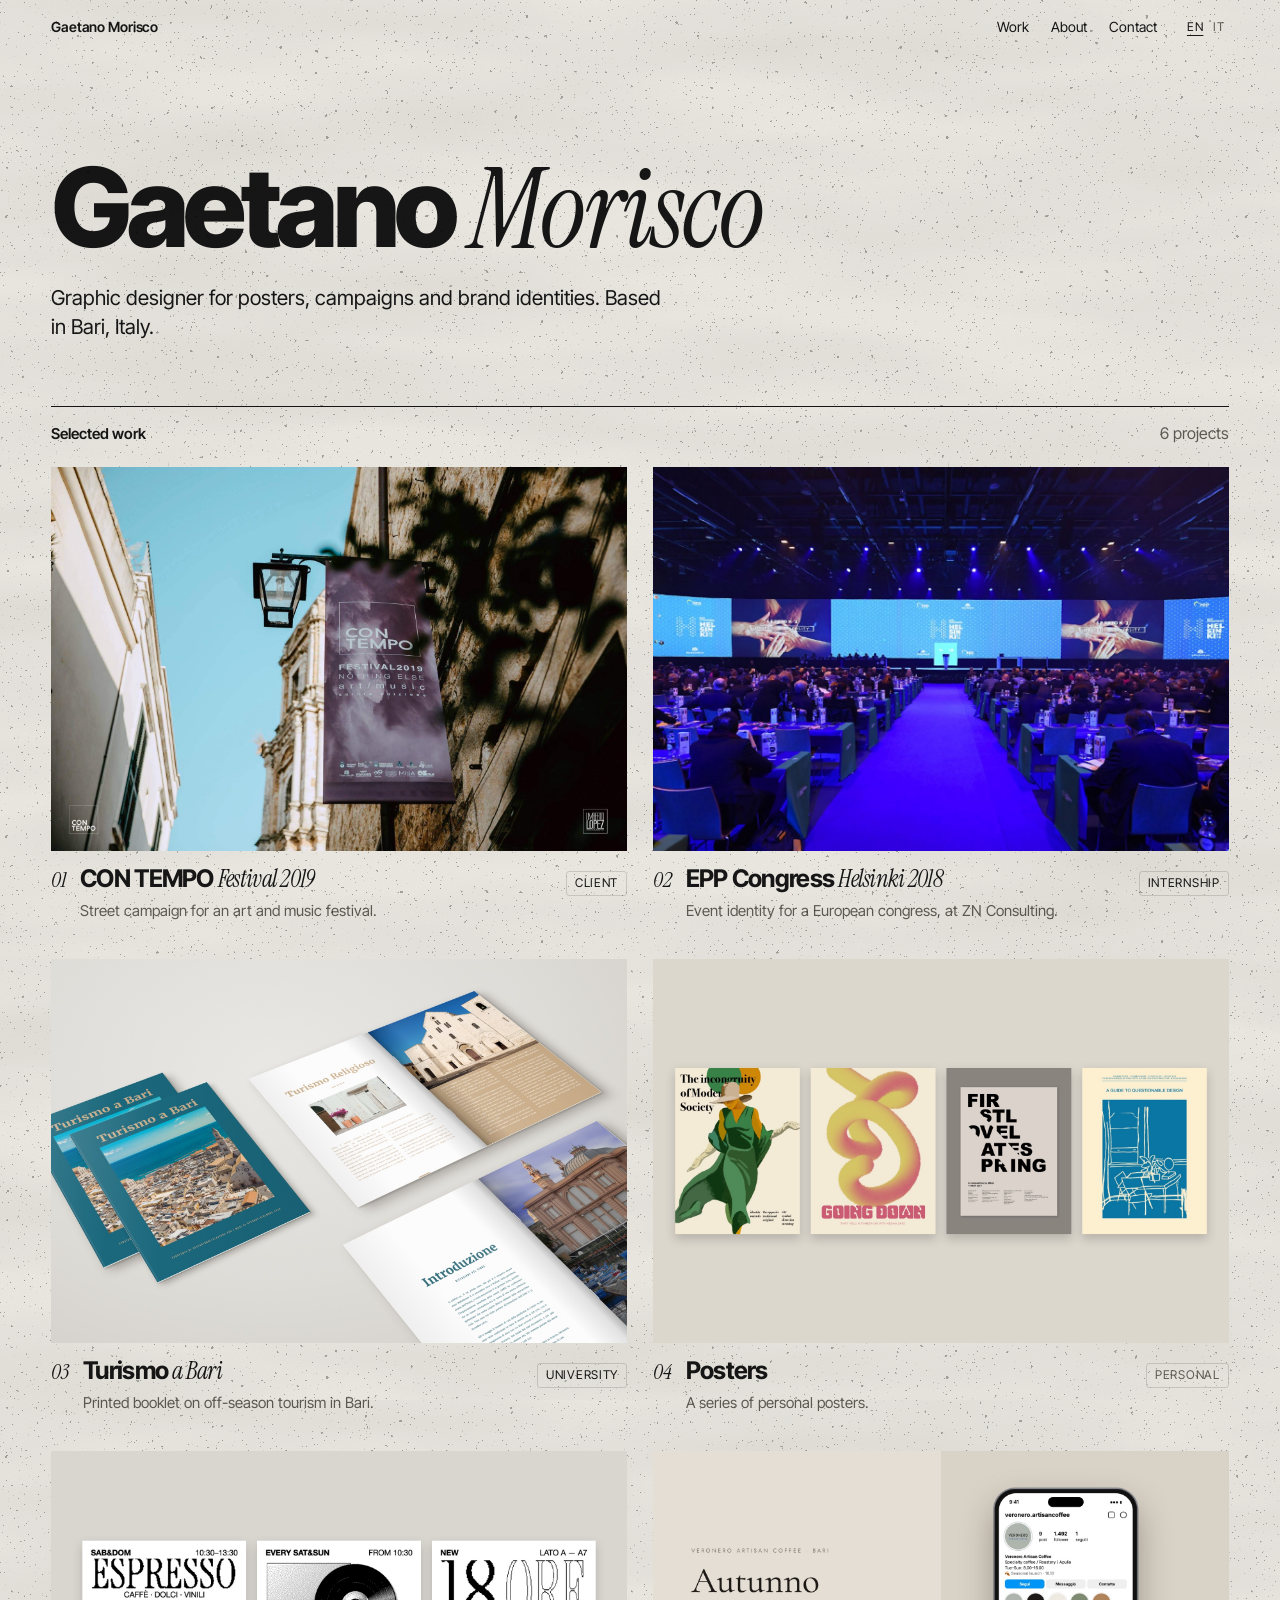
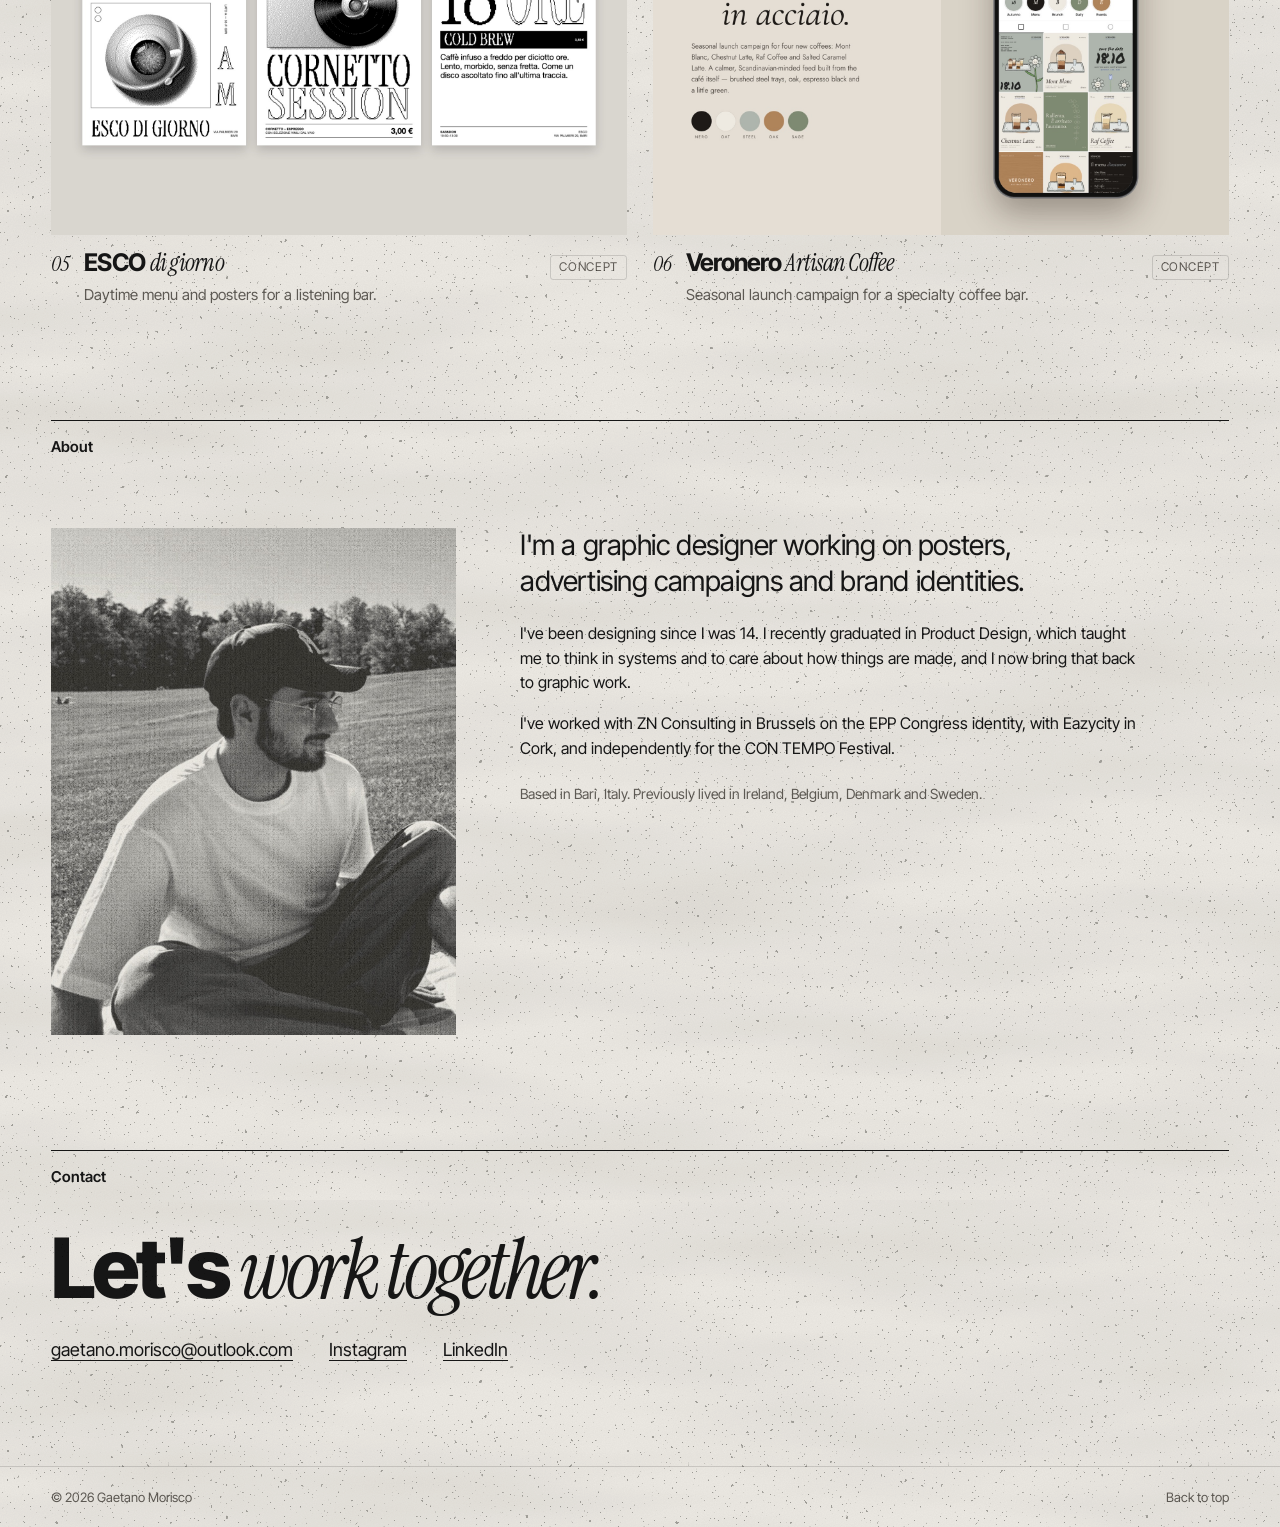
==== commit a85b73be: "Rebuild portfolio: work-first home page, project pages, shorter About, one contact block" ====
--- a/index.html
+++ b/index.html
@@ -4,20 +4,16 @@
   <meta charset="utf-8">
   <meta name="viewport" content="width=device-width, initial-scale=1">
   <title>Gaetano Morisco — Graphic Designer</title>
-  <meta name="description" content="Graphic design portfolio of Gaetano Morisco.">
+  <meta name="description" content="Graphic design portfolio of Gaetano Morisco: posters, campaigns and brand identities.">
   <link rel="preconnect" href="https://fonts.googleapis.com">
   <link rel="preconnect" href="https://fonts.gstatic.com" crossorigin>
-  <link href="https://fonts.googleapis.com/css2?family=Inter+Tight:wght@300;400;500;800;900&family=Instrument+Serif:ital@0;1&display=swap" rel="stylesheet">
+  <link href="https://fonts.googleapis.com/css2?family=Inter+Tight:wght@400;500;600;700;800&family=Instrument+Serif:ital@0;1&display=swap" rel="stylesheet">
   <link rel="stylesheet" href="style.css">
 </head>
 <body>
-
-  <!-- Top bar -->
   <header class="topbar">
-    <a href="#top" class="logo" aria-label="Home">GM</a>
-    <span>Creative Portfolio</span>
+    <a href="#top" class="name">Gaetano Morisco</a>
     <nav>
-      <a href="#index">Index</a>
       <a href="#work">Work</a>
       <a href="#about">About</a>
       <a href="#contact">Contact</a>
@@ -29,284 +25,98 @@
   </header>
 
   <main id="top">
-
-    <!-- Hero -->
     <section class="hero">
-      <div class="meta-row">
-        <p class="roles">Graphic Designer <span>/</span> Social Media <span>/</span> Posters <span>/</span> Advertising <span>/</span> Editorial</p>
-        <p class="details">
-          <a href="mailto:gaetano.morisco@outlook.com">gaetano.morisco@outlook.com</a>
-          <span>Bari, Italy</span>
-        </p>
-      </div>
-      <h1 class="giant">PORT<em>folio</em></h1>
-      <ul class="pills">
-        <li><a href="#esco">Menu &amp; Posters</a></li>
-        <li><a href="#veronero">Social Media</a></li>
-        <li><a href="#posters">Posters</a></li>
-        <li><a href="#advertising">Advertising</a></li>
-        <li><a href="#event">Event Identity</a></li>
-        <li><a href="#editorial">Editorial &amp; Infographics</a></li>
-      </ul>
+      <h1>Gaetano <em>Morisco</em></h1>
+      <p>Graphic designer for posters, campaigns and brand identities. Based in Bari, Italy.</p>
     </section>
 
-    <!-- About -->
-    <section id="about" class="about">
-      <figure class="portrait">
-        <img src="images/portrait.png" alt="Printed black and white photo of Gaetano Morisco in a cap and glasses, held by a paperclip">
-      </figure>
-      <div class="about-text">
-        <h2 class="hello"><strong>Hello!</strong><br>I'm Gaetano Morisco</h2>
-        <p class="lead">Product designer by degree, graphic designer at heart — designing for passion since I was 14.</p>
-        <p>Freshly graduated in Product Design, I'm going back to my graphic design roots and setting myself new challenges along the way. I specialise in posters, advertising and branding, but I love design in every single one of its forms.</p>
-        <p>I've interned at Eazycity in Cork, Ireland, and at ZN Consulting in Belgium, where I worked on the EPP Congress in Helsinki — and designed the CON TEMPO Festival campaign as a solo project.</p>
-        <ul class="facts">
-          <li><span>Based in</span>Bari, Italy — for now</li>
-          <li><span>Lived in</span>Ireland, Belgium, Denmark, Sweden</li>
-          <li><span>Focus</span>Posters, Advertising, Branding</li>
-        </ul>
+    <section id="work" class="work">
+      <div class="section-label"><h2>Selected work</h2><span class="muted">6 projects</span></div>
+      <div class="grid">
+      <a class="cover" href="work/contempo.html">
+        <div class="img"><img src="images/contempo-banner.jpg" alt="CON TEMPO Festival 2019" style="object-position: 50% 40%" loading="eager"></div>
+        <div class="info">
+          <span class="num">01</span>
+          <h3>CON TEMPO <em>Festival 2019</em></h3>
+          <span class="tag ">Client</span>
+          <p class="line">Street campaign for an art and music festival.</p>
+        </div>
+      </a>
+      <a class="cover" href="work/epp-congress.html">
+        <div class="img"><img src="images/epp-stage.jpg" alt="EPP Congress Helsinki 2018" style="object-position: 50% 50%" loading="eager"></div>
+        <div class="info">
+          <span class="num">02</span>
+          <h3>EPP Congress <em>Helsinki 2018</em></h3>
+          <span class="tag ">Internship</span>
+          <p class="line">Event identity for a European congress, at ZN Consulting.</p>
+        </div>
+      </a>
+      <a class="cover" href="work/turismo-a-bari.html">
+        <div class="img"><img src="images/bari-mockup.jpg" alt="Turismo a Bari" style="object-position: 45% 50%" loading="lazy"></div>
+        <div class="info">
+          <span class="num">03</span>
+          <h3>Turismo <em>a Bari</em></h3>
+          <span class="tag ">University</span>
+          <p class="line">Printed booklet on off-season tourism in Bari.</p>
+        </div>
+      </a>
+      <a class="cover" href="work/posters.html">
+        <div class="img"><img src="images/cover-posters.jpg" alt="Posters" style="object-position: 50% 50%" loading="lazy"></div>
+        <div class="info">
+          <span class="num">04</span>
+          <h3>Posters</h3>
+          <span class="tag concept">Personal</span>
+          <p class="line">A series of personal posters.</p>
+        </div>
+      </a>
+      <a class="cover" href="work/esco.html">
+        <div class="img"><img src="images/cover-esco.jpg" alt="ESCO di giorno" style="object-position: 50% 50%" loading="lazy"></div>
+        <div class="info">
+          <span class="num">05</span>
+          <h3>ESCO <em>di giorno</em></h3>
+          <span class="tag concept">Concept</span>
+          <p class="line">Daytime menu and posters for a listening bar.</p>
+        </div>
+      </a>
+      <a class="cover" href="work/veronero.html">
+        <div class="img"><img src="images/veronero-feed.jpg" alt="Veronero Artisan Coffee" style="object-position: 50% 50%" loading="lazy"></div>
+        <div class="info">
+          <span class="num">06</span>
+          <h3>Veronero <em>Artisan Coffee</em></h3>
+          <span class="tag concept">Concept</span>
+          <p class="line">Seasonal launch campaign for a specialty coffee bar.</p>
+        </div>
+      </a>
       </div>
     </section>
 
-    <!-- Index (dark) -->
-    <section id="index" class="index">
-      <div class="index-head">
-        <h2 class="serif-xl">Index</h2>
-        <p>Menu Design | Social Media | Posters | Advertising | Event Identity | Editorial &amp; Infographics</p>
-      </div>
-      <ol class="index-list">
-        <li><a href="#esco"><span class="num">01.</span><span class="name">menu &amp; posters</span><span class="desc">ESCO Listening Bar / Menu / Instagram</span></a></li>
-        <li><a href="#veronero"><span class="num">02.</span><span class="name">social media</span><span class="desc">Veronero Artisan Coffee / Seasonal Launch / Illustration</span></a></li>
-        <li><a href="#posters"><span class="num">03.</span><span class="name">posters</span><span class="desc">Typography / Illustration / Print</span></a></li>
-        <li><a href="#advertising"><span class="num">04.</span><span class="name">advertising</span><span class="desc">CON TEMPO Festival 2019 / Outdoor Campaign</span></a></li>
-        <li><a href="#event"><span class="num">05.</span><span class="name">event identity</span><span class="desc">EPP Congress Helsinki 2018 / Stage Screens / App</span></a></li>
-        <li><a href="#editorial"><span class="num">06.</span><span class="name">editorial</span><span class="desc">Turismo a Bari / Infographics / Report</span></a></li>
-      </ol>
-    </section>
-
-    <!-- Selected work -->
-    <section id="work" class="work">
-      <div class="section-head">
-        <h2 class="grot-xl">Selected <em>work</em></h2>
-        <p>2018 — 2026</p>
-      </div>
-
-      <!-- 01 Esco -->
-      <article class="project" id="esco">
-        <header class="project-head">
-          <span class="project-num">01</span>
-          <h3 class="project-title">ESCO <em>di giorno</em></h3>
-          <p class="project-meta">Concept · Menu / Instagram / Illustration</p>
-        </header>
-        <div class="row">
-          <figure style="--r: 0.8"><img src="images/esco-menu.jpg" alt="ESCO daytime menu designed as a record sleeve, cover and inside" loading="lazy"><figcaption>Menu — cover &amp; inside</figcaption></figure>
-          <figure style="--r: 0.8"><img src="images/esco-espresso.jpg" alt="Poster: Espresso, Esco di giorno" loading="lazy"><figcaption>Espresso</figcaption></figure>
-        </div>
-        <div class="row two-up">
-          <figure style="--r: 0.8"><img src="images/esco-cornetto.jpg" alt="Poster: Cornetto Session with a record and espresso label" loading="lazy"><figcaption>Cornetto Session</figcaption></figure>
-          <figure style="--r: 0.8"><img src="images/esco-coldbrew.jpg" alt="Poster: Cold brew, 18 ore" loading="lazy"><figcaption>Cold Brew</figcaption></figure>
-          <figure style="--r: 0.8"><img src="images/esco-giornonotte.jpg" alt="Poster: Di giorno, di notte opening hours" loading="lazy"><figcaption>Di giorno / Di notte</figcaption></figure>
-          <figure style="--r: 0.8"><img src="images/esco-istruzioni.jpg" alt="Poster: Come si ascolta, three steps" loading="lazy"><figcaption>Come si ascolta</figcaption></figure>
-        </div>
-      </article>
-
-      <!-- 01 Veronero -->
-      <article class="project" id="veronero">
-        <header class="project-head">
-          <span class="project-num">02</span>
-          <h3 class="project-title">Veronero <em>Artisan Coffee</em></h3>
-          <p class="project-meta">Concept · Social Media / Illustration / Seasonal Launch</p>
-        </header>
-        <div class="row">
-          <figure style="--r: 1.5"><img src="images/veronero-feed.jpg" alt="Veronero Instagram feed mockup on a phone, with colour palette" loading="lazy"><figcaption>Feed mockup — autumn 2026 launch</figcaption></figure>
-        </div>
-        <div class="row">
-          <figure style="--r: 0.8"><img src="images/veronero-launch.jpg" alt="Event post: hand-drawn daisy balancing a steel tray of four coffees, 18.10" loading="lazy"><figcaption>Launch event</figcaption></figure>
-          <figure style="--r: 0.8"><img src="images/veronero-save.jpg" alt="Save the date 18.10 post with daisies and a blue tulip" loading="lazy"><figcaption>Save the date</figcaption></figure>
-          <figure style="--r: 0.8"><img src="images/veronero-menu.jpg" alt="Autumn menu post listing the four seasonal coffees" loading="lazy"><figcaption>Seasonal menu</figcaption></figure>
-        </div>
-        <div class="row two-up">
-          <figure style="--r: 0.8"><img src="images/veronero-montblanc.jpg" alt="Mont Blanc coffee illustration on a steel tray" loading="lazy"><figcaption>Mont Blanc</figcaption></figure>
-          <figure style="--r: 0.8"><img src="images/veronero-chestnut.jpg" alt="Chestnut Latte illustration on a steel tray" loading="lazy"><figcaption>Chestnut Latte</figcaption></figure>
-          <figure style="--r: 0.8"><img src="images/veronero-raf.jpg" alt="Raf Coffee illustration on a steel tray" loading="lazy"><figcaption>Raf Coffee</figcaption></figure>
-          <figure style="--r: 0.8"><img src="images/veronero-caramel.jpg" alt="Salted Caramel Latte illustration on a steel tray" loading="lazy"><figcaption>Salted Caramel Latte</figcaption></figure>
-        </div>
-      </article>
-
-      <!-- 01 Posters -->
-      <article class="project" id="posters">
-        <header class="project-head">
-          <span class="project-num">03</span>
-          <h3 class="project-title">Posters</h3>
-          <p class="project-meta">Typography / Illustration / Print</p>
-        </header>
-        <div class="row two-up">
-          <figure style="--r: 0.75"><img src="images/poster-incongruity.jpg" alt="Poster: The Incongruity of Modern Society, illustrated woman in a green dress" loading="lazy"><figcaption>The Incongruity of Modern Society</figcaption></figure>
-          <figure style="--r: 0.75"><img src="images/poster-going-down.jpg" alt="Poster: Going Down, a fuzzy yellow and pink 3D ribbon" loading="lazy"><figcaption>Going Down</figcaption></figure>
-          <figure style="--r: 0.75"><img src="images/poster-first-love.jpg" alt="Typographic poster: First Love / Late Spring" loading="lazy"><figcaption>First Love / Late Spring</figcaption></figure>
-          <figure style="--r: 0.75"><img src="images/poster-questionable-design.jpg" alt="Poster: A Guide to Questionable Design, line drawing of a desk by a window" loading="lazy"><figcaption>A Guide to Questionable Design</figcaption></figure>
-        </div>
-      </article>
-
-      <!-- 02 Advertising -->
-      <article class="project" id="advertising">
-        <header class="project-head">
-          <span class="project-num">04</span>
-          <h3 class="project-title">CON TEMPO <em>Festival 2019</em></h3>
-          <p class="project-meta">Solo project · Advertising / Outdoor Campaign</p>
-        </header>
-        <div class="row">
-          <figure style="--r: 1.5"><img src="images/contempo-banner.jpg" alt="CON TEMPO Festival 2019 street banner hanging beside a lamp" loading="lazy"><figcaption>Street banner — photo: Umberto Lopez</figcaption></figure>
-          <figure style="--r: 0.667"><img src="images/contempo-billboard.jpg" alt="CON TEMPO Festival 2019 billboard poster in the street" loading="lazy"><figcaption>Billboard</figcaption></figure>
-          <figure style="--r: 0.59"><img src="images/contempo-poster.jpg" alt="CON TEMPO Festival 2019 poster with black and white photograph" loading="lazy"><figcaption>Poster</figcaption></figure>
-        </div>
-      </article>
-
-      <!-- 03 Event identity -->
-      <article class="project" id="event">
-        <header class="project-head">
-          <span class="project-num">05</span>
-          <h3 class="project-title">EPP Congress <em>Helsinki 2018</em></h3>
-          <p class="project-meta">ZN Consulting · Event Identity / Stage Screens / Print</p>
-        </header>
-        <div class="row">
-          <figure style="--r: 1.935"><img src="images/epp-stage.jpg" alt="EPP Congress Helsinki 2018 hall with branded stage screens" loading="lazy"><figcaption>Congress hall and stage screens</figcaption></figure>
-          <figure style="--r: 1.37"><img src="images/epp-logo.jpg" alt="EPP Congress Helsinki 2018 logo: a dotted H beside the wordmark" loading="lazy"><figcaption>Dynamic dotted “H” logo</figcaption></figure>
-        </div>
-        <div class="row">
-          <figure style="--r: 0.994"><img src="images/epp-concept.jpg" alt="Logo system concept: H for Helsinki" loading="lazy"><figcaption>Concept — “H” for Helsinki</figcaption></figure>
-          <figure style="--r: 1.315"><img src="images/epp-lockups.jpg" alt="Secondary and tertiary logo lockups" loading="lazy"><figcaption>Logo lockups</figcaption></figure>
-        </div>
-        <div class="row">
-          <figure style="--r: 2"><img src="images/epp-icons.gif" alt="Animated icon system: extra icons, numbers and flags made of dots" loading="lazy"><figcaption>Icon system — icons, numbers, flags</figcaption></figure>
-          <figure style="--r: 1.123"><img src="images/epp-invitation.jpg" alt="EPP Congress folded invitation" loading="lazy"><figcaption>Invitation · images: ZN Consulting</figcaption></figure>
-        </div>
-      </article>
-
-      <!-- 04 Editorial -->
-      <article class="project" id="editorial">
-        <header class="project-head">
-          <span class="project-num">06</span>
-          <h3 class="project-title">Turismo <em>a Bari</em></h3>
-          <p class="project-meta">Editorial / Infographics / Printed Booklet</p>
-        </header>
-        <div class="row">
-          <figure style="--r: 1.5"><img src="images/bari-mockup.jpg" alt="Turismo a Bari printed booklet mockup: covers and open spreads on a neutral surface" loading="lazy"><figcaption>Printed booklet — A4, 12 pages</figcaption></figure>
-        </div>
-        <div class="row">
-          <figure style="--r: 0.707"><img src="images/bari-cover.jpg" alt="Turismo a Bari report cover with aerial view of Bari" loading="lazy"><figcaption>Cover</figcaption></figure>
-          <figure style="--r: 1.414"><img src="images/bari-strategies.jpg" alt="Turismo a Bari strategies spread" loading="lazy"><figcaption>Strategies</figcaption></figure>
-        </div>
-      </article>
-    </section>
-
-    <!-- Contact -->
-    <section id="contact" class="contact">
-      <h2 class="giant small">Let's <em>talk.</em></h2>
-      <a class="pill-button" href="mailto:gaetano.morisco@outlook.com">gaetano.morisco@outlook.com</a>
-      <div class="socials">
-        <a class="pill-button small" href="https://www.instagram.com/gtn.mrs/" target="_blank" rel="noopener">Instagram @gtn.mrs</a>
-        <a class="pill-button small" href="https://www.linkedin.com/in/gaetanomorisco/" target="_blank" rel="noopener">LinkedIn</a>
+    <section id="about" class="about">
+      <div class="section-label"><h2>About</h2></div>
+      <figure class="portrait"><img src="images/portrait.jpg" alt="Black and white photo of Gaetano Morisco in a cap and glasses, sitting in a park" loading="lazy"></figure>
+      <div class="about-text">
+        <p class="lead">I'm a graphic designer working on posters, advertising campaigns and brand identities.</p>
+        <p>I've been designing since I was 14. I recently graduated in Product Design, which taught me to think in systems and to care about how things are made, and I now bring that back to graphic work.</p>
+        <p>I've worked with ZN Consulting in Brussels on the EPP Congress identity, with Eazycity in Cork, and independently for the CON TEMPO Festival.</p>
+        <p class="facts">Based in Bari, Italy. Previously lived in Ireland, Belgium, Denmark and Sweden.</p>
       </div>
     </section>
 
+    <section id="contact" class="contact">
+      <div class="section-label"><h2>Contact</h2></div>
+      <h2>Let's <em>work together.</em></h2>
+      <ul>
+        <li><a href="mailto:gaetano.morisco@outlook.com">gaetano.morisco@outlook.com</a></li>
+        <li><a href="https://www.instagram.com/gtn.mrs/" target="_blank" rel="noopener">Instagram</a></li>
+        <li><a href="https://www.linkedin.com/in/gaetanomorisco/" target="_blank" rel="noopener">LinkedIn</a></li>
+      </ul>
+    </section>
   </main>
 
   <footer class="footer">
-    <a href="mailto:gaetano.morisco@outlook.com">gaetano.morisco@outlook.com</a>
-    <span class="links"><a href="https://www.instagram.com/gtn.mrs/" target="_blank" rel="noopener">Instagram</a> · <a href="https://www.linkedin.com/in/gaetanomorisco/" target="_blank" rel="noopener">LinkedIn</a></span>
     <span>© 2026 Gaetano Morisco</span>
+    <a href="#top">Back to top</a>
   </footer>
 
-  <!-- Click-to-enlarge viewer -->
-  <dialog class="lightbox" id="lightbox">
-    <img src="" alt="">
-    <button type="button" aria-label="Close">Close</button>
-  </dialog>
-  <script>
-    const box = document.getElementById('lightbox');
-    const boxImg = box.querySelector('img');
-    document.querySelectorAll('.project figure img').forEach(img => {
-      img.addEventListener('click', () => {
-        boxImg.src = img.src;
-        boxImg.alt = img.alt;
-        box.showModal();
-      });
-    });
-    box.addEventListener('click', () => box.close());
-  </script>
-
-  <!-- English / Italian switch: swaps each piece of text using the list below -->
-  <script>
-    const IT = {
-      "Creative Portfolio": "Portfolio creativo",
-      "Index": "Indice", "Work": "Lavori", "About": "Chi sono", "Contact": "Contatti",
-      "Posters": "Poster", "Advertising": "Pubblicità", "Editorial": "Editoria",
-      "Bari, Italy": "Bari, Italia",
-      "Menu & Posters": "Menu & Poster", "Event Identity": "Identità per eventi", "Editorial & Infographics": "Editoria & Infografiche",
-      "Hello!": "Ciao!", "I'm Gaetano Morisco": "Sono Gaetano Morisco",
-      "Product designer by degree, graphic designer at heart — designing for passion since I was 14.":
-        "Product designer per formazione, graphic designer per vocazione — progetto per passione da quando avevo 14 anni.",
-      "Freshly graduated in Product Design, I'm going back to my graphic design roots and setting myself new challenges along the way. I specialise in posters, advertising and branding, but I love design in every single one of its forms.":
-        "Dopo la laurea in Product Design, sto tornando alle mie radici nella grafica e mi metto alla prova con nuove sfide. Mi occupo soprattutto di poster, pubblicità e branding, ma amo il design in ogni sua forma.",
-      "I've interned at Eazycity in Cork, Ireland, and at ZN Consulting in Belgium, where I worked on the EPP Congress in Helsinki — and designed the CON TEMPO Festival campaign as a solo project.":
-        "Ho fatto stage presso Eazycity a Cork, in Irlanda, e presso ZN Consulting in Belgio, dove ho lavorato all'EPP Congress di Helsinki — e ho progettato in autonomia la campagna del CON TEMPO Festival.",
-      "Based in": "Base", "Bari, Italy — for now": "Bari, Italia — per ora",
-      "Lived in": "Ho vissuto in", "Ireland, Belgium, Denmark, Sweden": "Irlanda, Belgio, Danimarca, Svezia",
-      "Posters, Advertising, Branding": "Poster, Pubblicità, Branding",
-      "Menu Design | Social Media | Posters | Advertising | Event Identity | Editorial & Infographics":
-        "Menu | Social Media | Poster | Pubblicità | Identità per eventi | Editoria & Infografiche",
-      "menu & posters": "menu & poster", "posters": "poster", "advertising": "pubblicità",
-      "event identity": "identità eventi", "editorial": "editoria",
-      "Veronero Artisan Coffee / Seasonal Launch / Illustration": "Veronero Artisan Coffee / Lancio stagionale / Illustrazione",
-      "Typography / Illustration / Print": "Tipografia / Illustrazione / Stampa",
-      "CON TEMPO Festival 2019 / Outdoor Campaign": "CON TEMPO Festival 2019 / Campagna outdoor",
-      "EPP Congress Helsinki 2018 / Stage Screens / App": "EPP Congress Helsinki 2018 / Schermi del palco / App",
-      "Turismo a Bari / Infographics / Report": "Turismo a Bari / Infografiche / Report",
-      "Selected": "Lavori", "work": "selezionati",
-      "Concept · Menu / Instagram / Illustration": "Concept · Menu / Instagram / Illustrazione",
-      "Concept · Social Media / Illustration / Seasonal Launch": "Concept · Social Media / Illustrazione / Lancio stagionale",
-      "Solo project · Advertising / Outdoor Campaign": "Progetto personale · Pubblicità / Campagna outdoor",
-      "ZN Consulting · Event Identity / Stage Screens / Print": "ZN Consulting · Identità per eventi / Schermi del palco / Stampa",
-      "Editorial / Infographics / Printed Booklet": "Editoria / Infografiche / Opuscolo stampato",
-      "Printed booklet — A4, 12 pages": "Opuscolo stampato — A4, 12 pagine",
-      "Menu — cover & inside": "Menu — copertina e interno",
-      "Feed mockup — autumn 2026 launch": "Mockup del feed — lancio autunno 2026",
-      "Launch event": "Evento di lancio", "Seasonal menu": "Menu stagionale",
-      "Street banner — photo: Umberto Lopez": "Stendardo — foto: Umberto Lopez",
-      "Billboard": "Cartellone", "Congress hall and stage screens": "Sala del congresso e schermi del palco",
-      "Dynamic dotted “H” logo": "Logo dinamico a punti “H”",
-      "Concept — “H” for Helsinki": "Concept — “H” come Helsinki",
-      "Logo lockups": "Varianti del logo",
-      "Icon system — icons, numbers, flags": "Sistema di icone — icone, numeri, bandiere",
-      "Invitation · images: ZN Consulting": "Invito · immagini: ZN Consulting",
-      "Cover": "Copertina", "Contents": "Indice", "Introduction": "Introduzione", "Strategies": "Strategie",
-      "Let's": "Scrivi", "talk.": "mi.", "Close": "Chiudi"
-    };
-
-    // remember every text piece's English original once
-    const pieces = [];
-    const walker = document.createTreeWalker(document.body, NodeFilter.SHOW_TEXT);
-    while (walker.nextNode()) {
-      const n = walker.currentNode, key = n.nodeValue.trim();
-      if (key && IT[key]) pieces.push({ n, en: n.nodeValue, key });
-    }
-
-    function setLang(lang) {
-      pieces.forEach(p => {
-        // "Scrivi" + "mi." join into one word, so drop the space after it
-        p.n.nodeValue = lang === 'it' ? p.en.replace(p.key, IT[p.key]).replace(/^Scrivi\s+$/, 'Scrivi') : p.en;
-      });
-      document.documentElement.lang = lang;
-      document.querySelectorAll('.lang button').forEach(b => b.setAttribute('aria-pressed', b.dataset.lang === lang));
-      try { localStorage.setItem('lang', lang); } catch (e) {}
-    }
-
-    document.querySelectorAll('.lang button').forEach(b => b.addEventListener('click', () => setLang(b.dataset.lang)));
-    let saved = 'en';
-    try { saved = localStorage.getItem('lang') || 'en'; } catch (e) {}
-    if (saved === 'it') setLang('it');
-  </script>
-
+  <script src="lang.js"></script>
 </body>
 </html>
--- a/style.css
+++ b/style.css
@@ -1,18 +1,19 @@
 /* ------------------------------------------------------------
    Colour and type "styles" — change these to restyle the site
+   Two signature elements only: the photocopy grain and the
+   italic serif accent. Everything else stays quiet.
    ------------------------------------------------------------ */
 :root {
   --paper: #ece9e3;      /* warm paper background */
   --ink: #161616;        /* near-black text */
   --muted: #5f5b55;      /* secondary text */
-  --dark: #1c1b1a;       /* dark section background */
-  --light-on-dark: #ece9e3;
   --line: rgba(22, 22, 22, 0.15);
 
-  --grot: "Inter Tight", "Helvetica Neue", Arial, sans-serif;  /* bold sans */
-  --serif: "Instrument Serif", Georgia, serif;                 /* elegant italic */
+  --grot: "Inter Tight", "Helvetica Neue", Arial, sans-serif;
+  --serif: "Instrument Serif", Georgia, serif;
 
   --gutter: clamp(16px, 4vw, 56px);
+  --measure: 620px;      /* comfortable reading width */
 }
 
 * { box-sizing: border-box; margin: 0; padding: 0; }
@@ -20,10 +21,11 @@
 
 body {
   position: relative;
+  overflow-x: hidden;
   background: var(--paper);
   color: var(--ink);
   font-family: var(--grot);
-  font-size: 15px;
+  font-size: 16px;
   line-height: 1.55;
   -webkit-font-smoothing: antialiased;
 }
@@ -48,301 +50,133 @@
     url("data:image/svg+xml,%3Csvg xmlns='http://www.w3.org/2000/svg' width='200' height='200'%3E%3Cfilter id='n'%3E%3CfeTurbulence type='fractalNoise' baseFrequency='0.9' numOctaves='3' stitchTiles='stitch'/%3E%3CfeColorMatrix values='0 0 0 0 0.5 0 0 0 0 0.5 0 0 0 0 0.5 0 0 0 0.22 0'/%3E%3C/filter%3E%3Crect width='100%25' height='100%25' filter='url(%23n)'/%3E%3C/svg%3E");
 }
 
-/* light flecks: only visible on dark areas, like a photocopy of black */
-body::before {
-  content: "";
-  position: absolute;
-  inset: 0;
-  pointer-events: none;
-  z-index: 100;
-  opacity: .25;
-  mix-blend-mode: screen;
-  background-image: url("data:image/svg+xml,%3Csvg xmlns='http://www.w3.org/2000/svg' width='300' height='300'%3E%3Cfilter id='w'%3E%3CfeTurbulence type='fractalNoise' baseFrequency='0.5' numOctaves='2' seed='21' stitchTiles='stitch'/%3E%3CfeColorMatrix values='0 0 0 0 0.85 0 0 0 0 0.84 0 0 0 0 0.8 40 0 0 0 -29'/%3E%3C/filter%3E%3Crect width='100%25' height='100%25' filter='url(%23w)'/%3E%3C/svg%3E");
-}
-
-/* keep the project images and the portrait (which has its own grain) clean: lift them above the photocopy layer */
-.project .row img, .portrait img { position: relative; z-index: 101; }
+/* keep artwork and the portrait clean: lift them above the grain */
+.row img, .cover img, .portrait img { position: relative; z-index: 101; }
 
 a { color: inherit; text-decoration: none; }
 em { font-family: var(--serif); font-style: italic; font-weight: 400; }
-
-section { padding: clamp(64px, 10vw, 140px) var(--gutter); }
+.muted { color: var(--muted); }
+.eyebrow { font-size: 13px; letter-spacing: .08em; text-transform: uppercase; color: var(--muted); }
 
 /* ---------- Top bar ---------- */
 .topbar {
-  position: sticky;
-  top: 0;
-  z-index: 50;
-  display: flex;
-  justify-content: space-between;
-  align-items: center;
-  gap: 16px;
-  padding: 18px var(--gutter);
-  font-size: 13px;
-  background: color-mix(in srgb, var(--paper) 85%, transparent);
+  position: sticky; top: 0; z-index: 50;
+  display: flex; justify-content: space-between; align-items: center; gap: 16px;
+  padding: 16px var(--gutter);
+  font-size: 14px;
+  background: color-mix(in srgb, var(--paper) 88%, transparent);
   backdrop-filter: blur(8px);
 }
-.logo {
-  font-weight: 900;
-  letter-spacing: -0.04em;
-  font-size: 18px;
-  border: 1.5px solid var(--ink);
-  border-radius: 999px;
-  padding: 2px 10px;
+.name { font-weight: 600; letter-spacing: -0.01em; white-space: nowrap; }
+.topbar nav { display: flex; align-items: center; gap: 22px; }
+.topbar nav a { white-space: nowrap; }
+.topbar nav a:hover { text-decoration: underline; text-underline-offset: 4px; }
+.lang { display: inline-flex; gap: 2px; margin-left: 4px; font-size: 12px; }
+.lang button { font: inherit; letter-spacing: .06em; background: none; border: 0; color: var(--muted); padding: 2px 4px; cursor: pointer; }
+.lang button[aria-pressed="true"] { color: var(--ink); text-decoration: underline; text-underline-offset: 4px; }
+
+/* ---------- Hero: who you are, in one screen-third ---------- */
+.hero { padding: clamp(48px, 8vw, 110px) var(--gutter) clamp(36px, 5vw, 64px); }
+.hero h1 {
+  font-weight: 800;
+  font-size: clamp(44px, 8.6vw, 132px);
+  line-height: .92;
+  letter-spacing: -0.05em;
 }
-.topbar nav { display: flex; gap: 22px; }
-.topbar nav a:hover { font-family: var(--serif); font-style: italic; }
-.topbar nav { align-items: center; }
-.topbar nav a { white-space: nowrap; }
-.lang { display: inline-flex; border: 1.2px solid var(--ink); border-radius: 999px; padding: 2px; margin-left: 6px; }
-.lang button { font: inherit; font-size: 11px; font-weight: 500; letter-spacing: .06em; background: none; border: 0; color: var(--ink); padding: 3px 9px; border-radius: 999px; cursor: pointer; }
-.lang button[aria-pressed="true"] { background: var(--ink); color: var(--paper); }
+.hero h1 em { font-weight: 400; letter-spacing: -0.02em; }
+.hero p { margin-top: 24px; max-width: var(--measure); font-size: clamp(18px, 1.6vw, 22px); line-height: 1.4; }
 
-/* ---------- Hero ---------- */
-.hero {
-  min-height: calc(100vh - 64px);
-  display: flex;
-  flex-direction: column;
-  justify-content: flex-end;
-  padding-top: 40px;
-  padding-bottom: 48px;
+/* ---------- Work grid ---------- */
+.work { padding: 0 var(--gutter) clamp(72px, 9vw, 130px); }
+.section-label { display: flex; justify-content: space-between; align-items: baseline; padding: 14px 0 22px; border-top: 1px solid var(--ink); }
+.section-label h2 { font-weight: 600; font-size: 15px; }
+
+.grid { display: grid; grid-template-columns: repeat(2, minmax(0, 1fr)); min-width: 0; gap: clamp(28px, 3vw, 44px) clamp(16px, 2vw, 28px); }
+.cover { display: block; }
+.cover .img { overflow: hidden; background: #d6d1c7; }
+.cover img { display: block; width: 100%; aspect-ratio: 3 / 2; object-fit: cover; transition: transform .6s ease; }
+.cover:hover img { transform: scale(1.025); }
+.cover .info { display: grid; grid-template-columns: auto 1fr auto; gap: 4px 14px; align-items: baseline; padding-top: 14px; }
+.cover .num { font-family: var(--serif); font-style: italic; font-size: 22px; line-height: 1; }
+.cover h3 { font-weight: 700; font-size: clamp(20px, 1.9vw, 26px); letter-spacing: -0.03em; line-height: 1.1; }
+.cover h3 em { font-weight: 400; }
+.tag { font-size: 12px; letter-spacing: .06em; text-transform: uppercase; border: 1px solid var(--line); padding: 2px 8px; border-radius: 3px; white-space: nowrap; }
+.tag.concept { color: var(--muted); }
+.cover .line { grid-column: 2 / 4; color: var(--muted); font-size: 15px; line-height: 1.4; }
+
+/* ---------- About (short) ---------- */
+.about {
+  display: grid; grid-template-columns: minmax(0, 4fr) minmax(0, 7fr); gap: clamp(28px, 5vw, 80px); align-items: start;
+  padding: 0 var(--gutter) clamp(72px, 9vw, 130px);
 }
-.meta-row {
-  display: flex;
-  justify-content: space-between;
-  flex-wrap: wrap;
-  gap: 12px 32px;
-  font-size: 14px;
-  margin-bottom: 8px;
-}
-.meta-row span { margin: 0 8px; }
-.details { display: flex; gap: 32px; }
-.details span { margin: 0; color: var(--muted); }
+.about .section-label { grid-column: 1 / -1; padding-bottom: 6px; }
+.portrait { aspect-ratio: 4 / 5; overflow: hidden; max-width: 420px; }
+.portrait img { display: block; width: 100%; height: 100%; object-fit: cover; }
+.about-text { max-width: var(--measure); }
+.about-text .lead { font-size: clamp(22px, 2.2vw, 30px); line-height: 1.25; letter-spacing: -0.015em; margin-bottom: 22px; }
+.about-text p { margin-bottom: 16px; }
+.about-text .facts { color: var(--muted); font-size: 14px; margin-top: 22px; }
 
-.giant {
-  font-weight: 900;
-  font-size: clamp(64px, 23vw, 440px);
-  line-height: 0.82;
-  letter-spacing: -0.065em;
-  margin-left: -0.04em;
-  white-space: nowrap;
-}
-.giant em { letter-spacing: -0.03em; margin-left: 0.02em; }
+/* ---------- Contact: one block ---------- */
+.contact { padding: 0 var(--gutter) clamp(64px, 8vw, 110px); }
+.contact > h2 { font-weight: 800; font-size: clamp(40px, 6.5vw, 96px); letter-spacing: -0.05em; line-height: .95; margin: 18px 0 26px; }
+.contact > h2 em { font-weight: 400; }
+.contact ul { list-style: none; display: flex; flex-wrap: wrap; gap: 10px 36px; font-size: 18px; }
+.contact a { border-bottom: 1px solid var(--ink); }
+.contact a:hover { border-bottom-color: transparent; }
 
-.pills {
-  list-style: none;
-  display: flex;
-  flex-wrap: wrap;
-  gap: 10px;
-  margin-top: 36px;
-}
-.pills li {
-  border: 1.2px solid var(--ink);
-  border-radius: 999px;
-  padding: 5px 16px;
-  font-size: 14px;
-}
+.footer { display: flex; justify-content: space-between; gap: 12px; padding: 20px var(--gutter); font-size: 13px; color: var(--muted); border-top: 1px solid var(--line); }
 
-/* ---------- About ---------- */
-.about {
-  display: grid;
-  grid-template-columns: minmax(0, 5fr) minmax(0, 7fr);
-  gap: clamp(32px, 6vw, 96px);
-  align-items: center;
-  border-top: 1px solid var(--line);
-}
-.portrait { aspect-ratio: 4 / 5; overflow: hidden; background: transparent; }
-.portrait img { display: block; width: 100%; height: 100%; object-fit: cover; }
-.hello {
-  font-size: clamp(40px, 6.5vw, 96px);
-  line-height: 0.95;
-  letter-spacing: -0.05em;
-  font-weight: 300;
-  margin-bottom: 40px;
-}
-.hello strong { font-weight: 900; }
-.about-text p {
-  max-width: 400px;
-  text-align: justify;
-  hyphens: auto;
-  margin-bottom: 18px;
-}
-.about-text .lead { font-size: 18px; line-height: 1.4; text-align: left; hyphens: manual; -webkit-hyphens: manual; max-width: 400px; }
+/* ---------- Project pages ---------- */
+.back { display: inline-block; font-size: 14px; margin: 26px var(--gutter) 0; }
+.back:hover { text-decoration: underline; text-underline-offset: 4px; }
+.case-head { padding: clamp(28px, 5vw, 64px) var(--gutter) clamp(28px, 4vw, 48px); }
+.case-head h1 { font-weight: 800; font-size: clamp(40px, 7vw, 108px); line-height: .95; letter-spacing: -0.05em; margin-top: 10px; }
+.case-head h1 em { font-weight: 400; }
+.case-body { display: grid; grid-template-columns: minmax(0, 4fr) minmax(0, 7fr); gap: clamp(24px, 5vw, 80px); margin-top: clamp(28px, 4vw, 48px); padding-top: 18px; border-top: 1px solid var(--ink); }
+.facts-list { display: grid; grid-template-columns: auto 1fr; gap: 8px 20px; font-size: 15px; align-content: start; }
+.facts-list dt { color: var(--muted); }
+.story { max-width: var(--measure); font-size: 17px; }
+.story p + p { margin-top: 14px; }
+.story .lead { font-size: clamp(20px, 1.9vw, 25px); line-height: 1.3; letter-spacing: -0.01em; }
+.note { margin-top: 18px; font-size: 13px; color: var(--muted); }
+.gallery { padding: 0 var(--gutter); }
 
-.facts { list-style: none; margin-top: 28px; max-width: 46ch; border-top: 1px solid var(--line); }
-.facts li { display: grid; grid-template-columns: 110px 1fr; gap: 12px; padding: 9px 0; border-bottom: 1px solid var(--line); font-size: 14px; }
-.facts span { color: var(--muted); }
+/* gallery rows: images share one height, widths follow each image's shape */
+.row { display: flex; gap: clamp(12px, 1.6vw, 24px); margin-bottom: clamp(12px, 1.6vw, 24px); }
+.row figure { flex: var(--r) 1 0; min-width: 0; }
+.row img { display: block; width: 100%; aspect-ratio: var(--r); object-fit: cover; background: #d6d1c7; cursor: zoom-in; }
+.row figcaption { font-size: 13px; color: var(--muted); padding-top: 8px; }
 
-/* ---------- Index (dark) ---------- */
-.index {
-  background: var(--dark);
-  color: var(--light-on-dark);
-}
-.serif-xl {
-  font-family: var(--serif);
-  font-style: italic;
-  font-weight: 400;
-  font-size: clamp(80px, 14vw, 220px);
-  line-height: 0.9;
-  letter-spacing: -0.02em;
-}
-.index-head p { font-size: 13px; margin-top: 8px; opacity: 0.8; }
-.index-list { list-style: none; margin-top: clamp(56px, 8vw, 120px); }
-.index-list li { border-top: 1px solid rgba(236, 233, 227, 0.15); }
-.index-list a {
-  display: grid;
-  grid-template-columns: auto minmax(0, 1fr) minmax(0, 1.2fr);
-  align-items: baseline;
-  gap: 12px 24px;
-  padding: 10px 0;
-  transition: padding-left 0.3s ease;
-}
-.index-list a:hover { padding-left: 16px; }
-.index-list .num,
-.index-list .name {
-  font-family: var(--serif);
-  font-style: italic;
-  font-size: clamp(32px, 4.5vw, 64px);
-  line-height: 1.1;
-}
-.index-list .desc { font-size: 14px; opacity: 0.8; }
+.next { display: flex; justify-content: space-between; align-items: baseline; gap: 16px; margin: clamp(48px, 6vw, 90px) var(--gutter) clamp(48px, 6vw, 90px); padding-top: 16px; border-top: 1px solid var(--ink); }
+.next a { font-weight: 700; font-size: clamp(24px, 3vw, 40px); letter-spacing: -0.03em; }
+.next a em { font-weight: 400; }
+.next a:hover { text-decoration: underline; text-underline-offset: 6px; text-decoration-thickness: 1px; }
 
-/* ---------- Work ---------- */
-.section-head {
-  display: flex;
-  justify-content: space-between;
-  align-items: baseline;
-  margin-bottom: 48px;
-  gap: 16px;
-}
-.grot-xl {
-  font-weight: 900;
-  font-size: clamp(44px, 8vw, 120px);
-  letter-spacing: -0.06em;
-  line-height: 0.9;
-}
-.section-head p { color: var(--muted); font-size: 14px; }
-
-.project { margin-bottom: clamp(80px, 10vw, 140px); }
-.project:last-child { margin-bottom: 0; }
-.project-head {
-  display: grid;
-  grid-template-columns: auto 1fr auto;
-  align-items: baseline;
-  gap: 8px 24px;
-  padding-top: 14px;
-  border-top: 1px solid var(--ink);
-  margin-bottom: 24px;
-}
-.project-num {
-  font-family: var(--serif);
-  font-style: italic;
-  font-size: clamp(28px, 3vw, 44px);
-  line-height: 1;
-}
-.project-title {
-  font-weight: 800;
-  font-size: clamp(28px, 4vw, 56px);
-  letter-spacing: -0.05em;
-  line-height: 1;
-}
-.project-meta { color: var(--muted); font-size: 14px; }
-
-/* Gallery rows: images share one height, widths follow each image's shape */
-.row {
-  display: flex;
-  gap: clamp(12px, 1.6vw, 24px);
-  margin-bottom: clamp(12px, 1.6vw, 24px);
-}
-.row figure { flex: var(--r) 1 0; min-width: 0; }
-.row img {
-  display: block;
-  width: 100%;
-  aspect-ratio: var(--r);
-  object-fit: cover;
-  background: #d6d1c7;
-  cursor: zoom-in;
-  transition: opacity 0.3s ease;
-}
-.row img:hover { opacity: 0.9; }
-.row figure.trim { overflow: hidden; }
-.row figure.trim img { transform: scale(1.06); transform-origin: top left; }
-.row figcaption {
-  font-size: 13px;
-  color: var(--muted);
-  padding-top: 8px;
-  position: relative;
-  background: var(--paper);
-}
-
-/* Click-to-enlarge viewer */
-.lightbox {
-  margin: auto;
-  border: 0;
-  padding: 0;
-  background: transparent;
-  max-width: 94vw;
-  max-height: 94vh;
-}
+/* click-to-enlarge viewer */
+.lightbox { margin: auto; border: 0; padding: 0; background: transparent; max-width: 94vw; max-height: 94vh; }
 .lightbox::backdrop { background: rgba(20, 20, 20, 0.92); }
 .lightbox img { display: block; max-width: 94vw; max-height: 88vh; cursor: zoom-out; }
-.lightbox button {
-  margin-top: 10px;
-  background: none;
-  border: 1px solid var(--paper);
-  color: var(--paper);
-  border-radius: 999px;
-  padding: 4px 14px;
-  font: inherit;
-  font-size: 13px;
-  cursor: pointer;
-}
-
-/* ---------- Contact ---------- */
-.contact {
-  border-top: 1px solid var(--line);
-  text-align: center;
-}
-.giant.small { font-size: clamp(56px, 14vw, 240px); margin: 0; }
-.pill-button {
-  display: inline-block;
-  margin-top: 40px;
-  padding: 14px 30px;
-  border: 1.5px solid var(--ink);
-  border-radius: 999px;
-  font-size: 16px;
-  transition: background 0.2s, color 0.2s;
-}
-.pill-button:hover { background: var(--ink); color: var(--paper); }
-.socials { display: flex; justify-content: center; gap: 12px; margin-top: 14px; flex-wrap: wrap; }
-.pill-button.small { margin-top: 0; padding: 10px 22px; font-size: 14px; }
-
-/* ---------- Footer ---------- */
-.footer {
-  display: flex;
-  justify-content: space-between;
-  flex-wrap: wrap;
-  gap: 12px;
-  padding: 24px var(--gutter);
-  font-size: 13px;
-  border-top: 1px solid var(--line);
-}
+.lightbox button { margin-top: 10px; background: none; border: 1px solid var(--paper); color: var(--paper); padding: 4px 14px; font: inherit; font-size: 13px; cursor: pointer; }
 
 /* ---------- Phones ---------- */
-@media (max-width: 720px) {
-  .topbar > span { display: none; }
-  .topbar nav { gap: 10px; font-size: 12px; }
-  .lang { margin-left: 2px; }
-  .lang button { padding: 3px 7px; }
-  .hero { min-height: 80vh; }
-  .details { gap: 16px; }
-  .about { grid-template-columns: 1fr; }
-  .index-list a { grid-template-columns: auto 1fr; }
-  .index-list .desc { grid-column: 2; }
-  .project-head { grid-template-columns: auto 1fr; }
-  .project-meta { grid-column: 2; }
+@media (max-width: 760px) {
+  .topbar nav { gap: 12px; font-size: 13px; }
+  .grid { grid-template-columns: minmax(0, 1fr); }
+  .cover .info { grid-template-columns: auto minmax(0, 1fr); }
+  .cover .tag { display: none; }
+  .cover .line { grid-column: 2; }
+  .hero p br { display: none; }
+  .about, .case-body { grid-template-columns: 1fr; }
+  .portrait { max-width: 300px; }
   .row { flex-direction: column; }
   .row.two-up { flex-direction: row; flex-wrap: wrap; }
   .row.two-up figure { flex: 0 0 calc(50% - 6px); }
-  .hero { min-height: 70vh; }
+  .next { flex-direction: column; }
 }
+@media (max-width: 420px) {
+  .topbar { gap: 8px; }
+  .name { font-size: 13px; }
+  .topbar nav { gap: 10px; font-size: 12.5px; }
+  .lang { margin-left: 0; }
+}
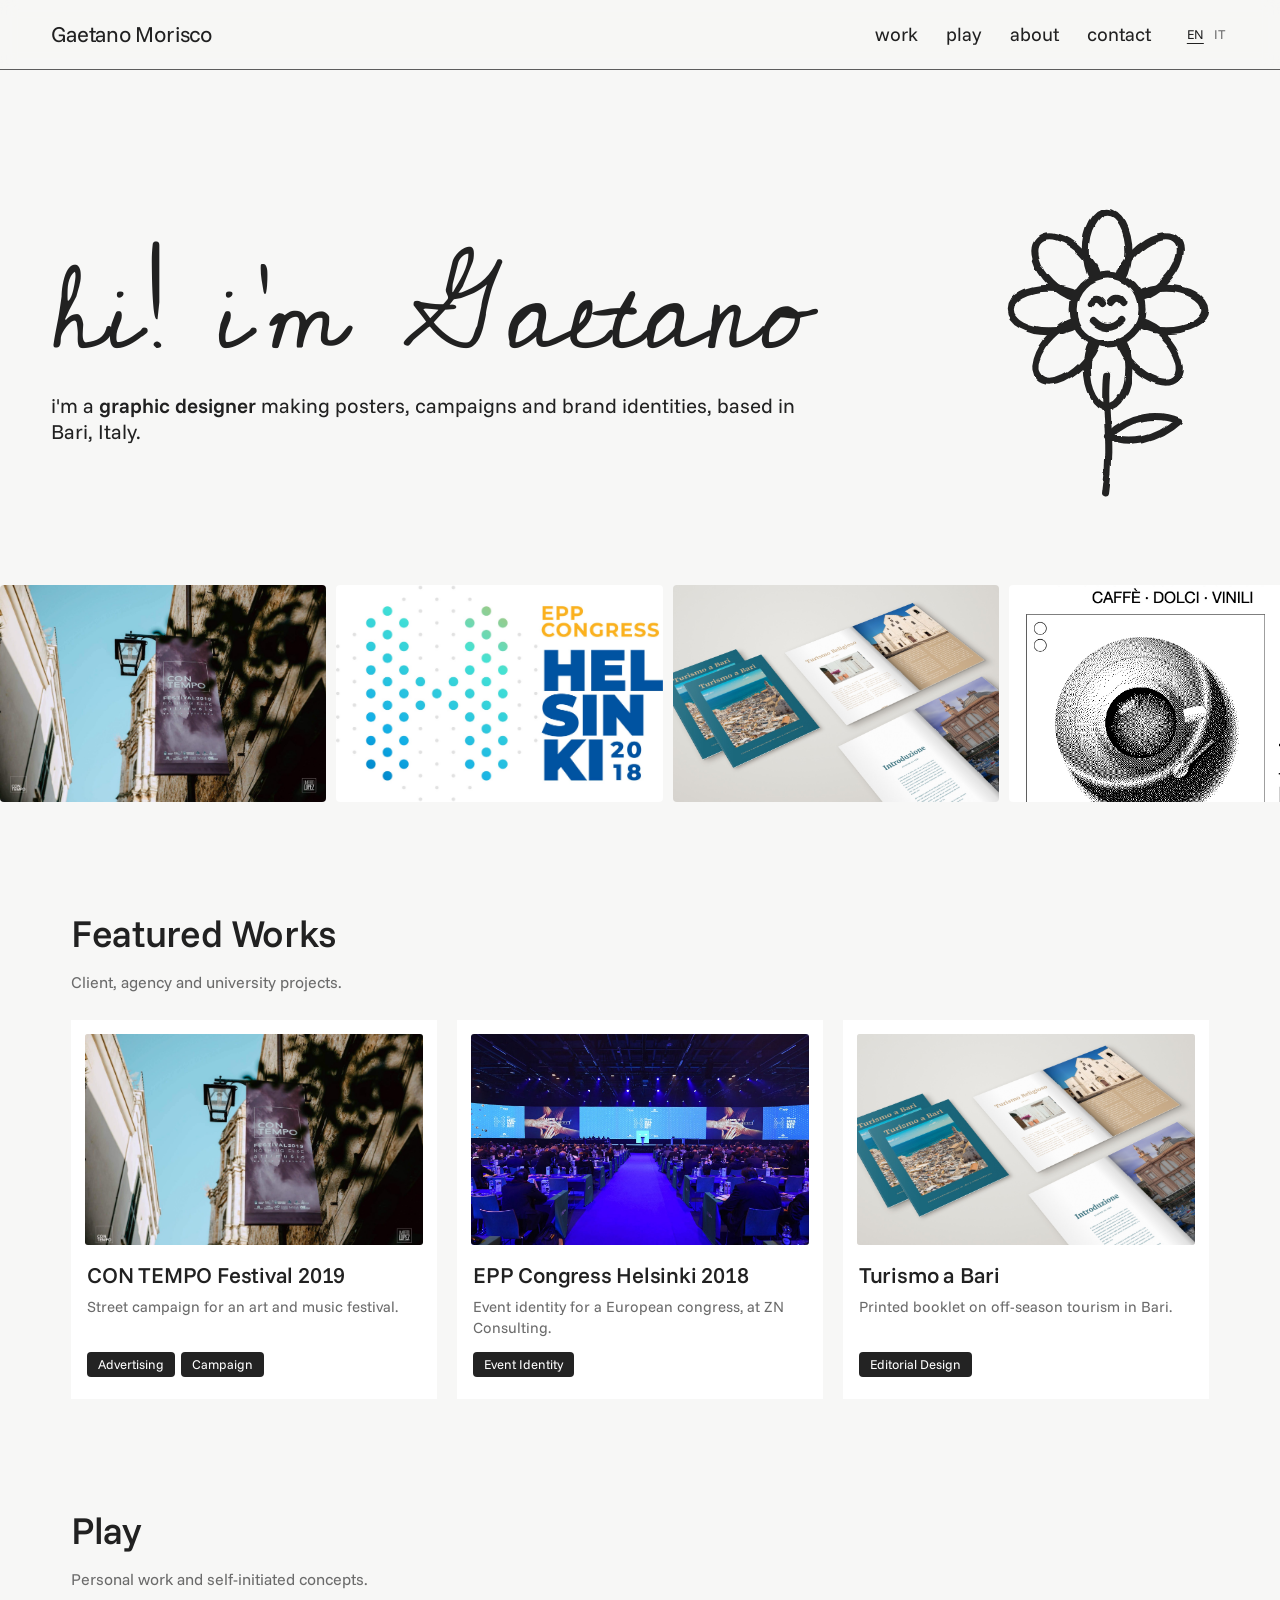
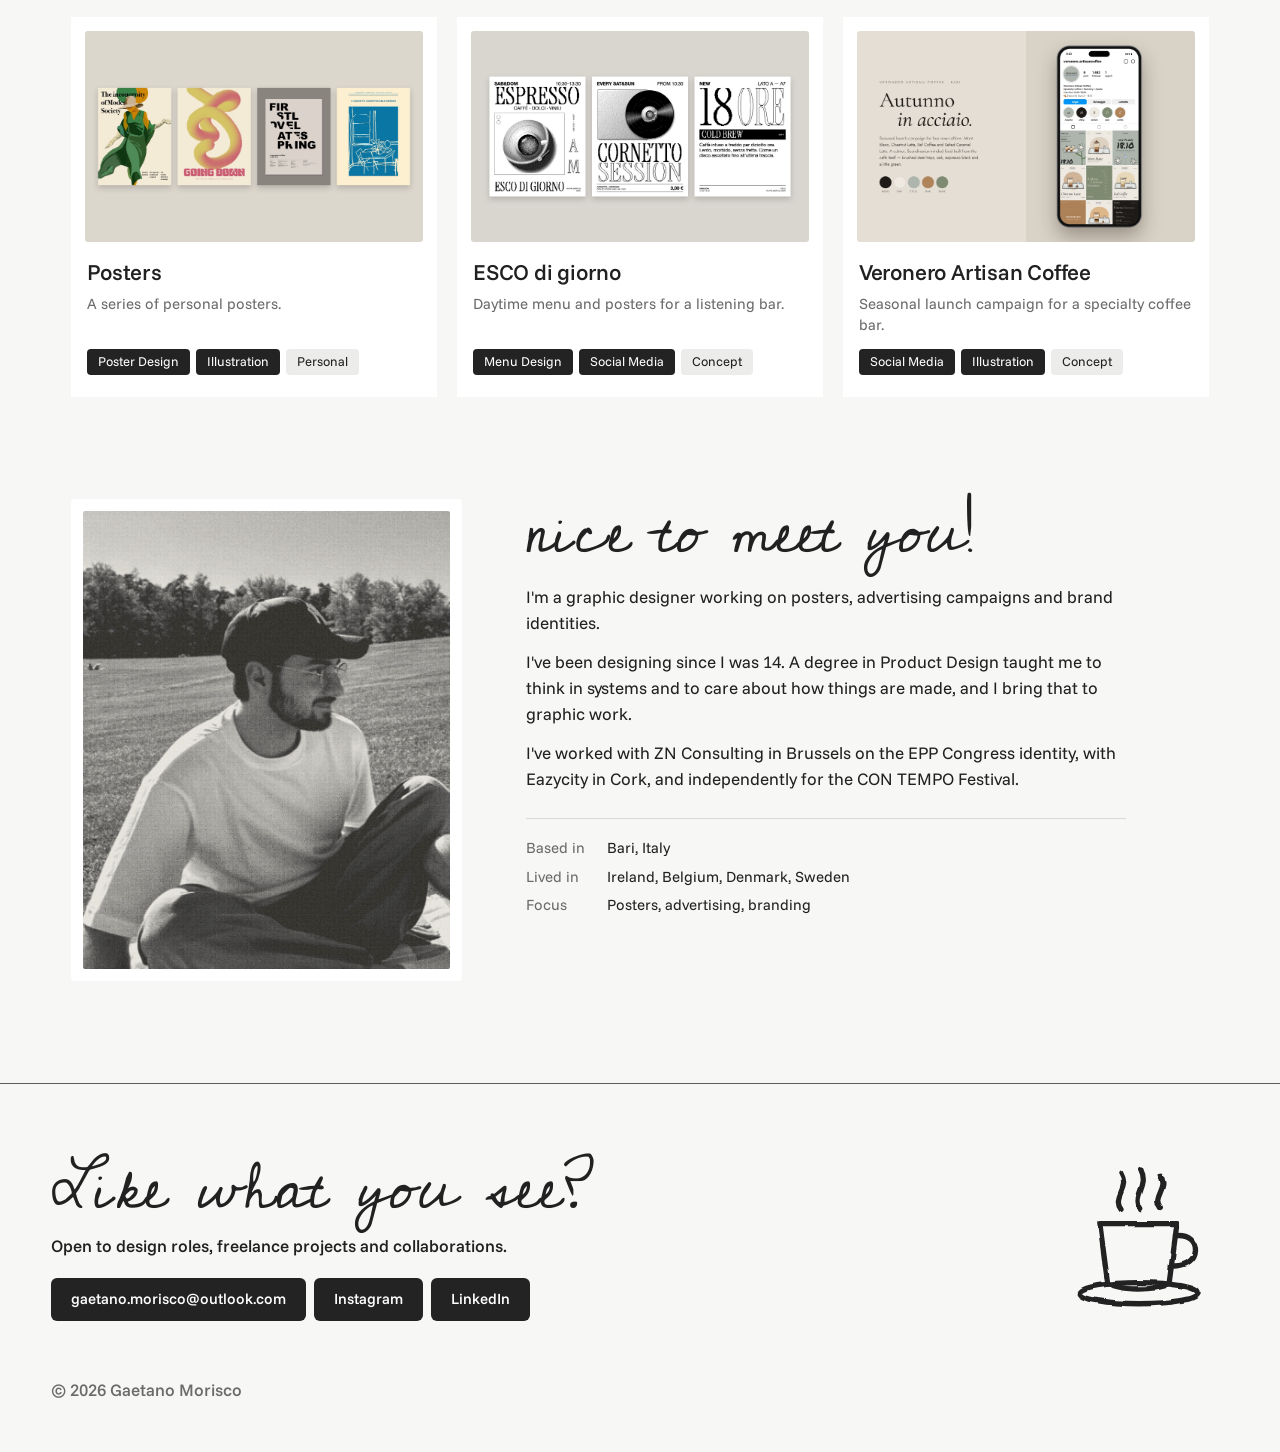
==== commit 9ee763f2: "Draft: light design (handwritten greeting, doodles, scrolling strip, project cards)" ====
--- a/index.html
+++ b/index.html
@@ -7,16 +7,17 @@
   <meta name="description" content="Graphic design portfolio of Gaetano Morisco: posters, campaigns and brand identities.">
   <link rel="preconnect" href="https://fonts.googleapis.com">
   <link rel="preconnect" href="https://fonts.gstatic.com" crossorigin>
-  <link href="https://fonts.googleapis.com/css2?family=Inter+Tight:wght@400;500;600;700;800&family=Instrument+Serif:ital@0;1&display=swap" rel="stylesheet">
+  <link href="https://fonts.googleapis.com/css2?family=Funnel+Sans:wght@300;400;500;600&family=Cedarville+Cursive&display=swap" rel="stylesheet">
   <link rel="stylesheet" href="style.css">
 </head>
 <body>
   <header class="topbar">
     <a href="#top" class="name">Gaetano Morisco</a>
     <nav>
-      <a href="#work">Work</a>
-      <a href="#about">About</a>
-      <a href="#contact">Contact</a>
+      <a href="#work">work</a>
+      <a href="#play">play</a>
+      <a href="#about">about</a>
+      <a href="#contact">contact</a>
       <span class="lang" role="group" aria-label="Language">
         <button type="button" data-lang="en" aria-pressed="true">EN</button>
         <button type="button" data-lang="it" aria-pressed="false">IT</button>
@@ -26,95 +27,95 @@
 
   <main id="top">
     <section class="hero">
-      <h1>Gaetano <em>Morisco</em></h1>
-      <p>Graphic designer for posters, campaigns and brand identities. Based in Bari, Italy.</p>
+      <div>
+        <h1>hi! i'm Gaetano</h1>
+        <p>i'm a <b>graphic designer</b> making posters, campaigns and brand identities, based in Bari, Italy.</p>
+      </div>
+      <svg class="doodle" viewBox="0 0 240 300" aria-hidden="true"><defs><filter id="rough3" x="-10%" y="-10%" width="120%" height="120%"><feTurbulence type="fractalNoise" baseFrequency="0.035" numOctaves="2" seed="3"/><feDisplacementMap in="SourceGraphic" scale="6" xChannelSelector="R" yChannelSelector="G"/></filter></defs><g filter="url(#rough3)"><ellipse cx="120" cy="52" rx="21" ry="38" transform="rotate(0 120 110)"/><ellipse cx="120" cy="52" rx="21" ry="38" transform="rotate(45 120 110)"/><ellipse cx="120" cy="52" rx="21" ry="38" transform="rotate(90 120 110)"/><ellipse cx="120" cy="52" rx="21" ry="38" transform="rotate(135 120 110)"/><ellipse cx="120" cy="52" rx="21" ry="38" transform="rotate(180 120 110)"/><ellipse cx="120" cy="52" rx="21" ry="38" transform="rotate(225 120 110)"/><ellipse cx="120" cy="52" rx="21" ry="38" transform="rotate(270 120 110)"/><ellipse cx="120" cy="52" rx="21" ry="38" transform="rotate(315 120 110)"/><circle cx="120" cy="110" r="34" fill="#f7f7f6" style="fill:#f7f7f6"/><path d="M 104 104 q 6 -8 12 0 M 124 104 q 6 -8 12 0"/><path d="M 106 120 q 14 14 28 0"/><path d="M 120 176 C 116 210, 126 240, 118 292"/><path d="M 120 236 C 142 214, 172 212, 190 220 C 168 240, 142 244, 120 236"/></g></svg>
     </section>
 
-    <section id="work" class="work">
-      <div class="section-label"><h2>Selected work</h2><span class="muted">6 projects</span></div>
-      <div class="grid">
-      <a class="cover" href="work/contempo.html">
-        <div class="img"><img src="images/contempo-banner.jpg" alt="CON TEMPO Festival 2019" style="object-position: 50% 40%" loading="eager"></div>
-        <div class="info">
-          <span class="num">01</span>
-          <h3>CON TEMPO <em>Festival 2019</em></h3>
-          <span class="tag ">Client</span>
-          <p class="line">Street campaign for an art and music festival.</p>
-        </div>
-      </a>
-      <a class="cover" href="work/epp-congress.html">
-        <div class="img"><img src="images/epp-stage.jpg" alt="EPP Congress Helsinki 2018" style="object-position: 50% 50%" loading="eager"></div>
-        <div class="info">
-          <span class="num">02</span>
-          <h3>EPP Congress <em>Helsinki 2018</em></h3>
-          <span class="tag ">Internship</span>
-          <p class="line">Event identity for a European congress, at ZN Consulting.</p>
-        </div>
-      </a>
-      <a class="cover" href="work/turismo-a-bari.html">
-        <div class="img"><img src="images/bari-mockup.jpg" alt="Turismo a Bari" style="object-position: 45% 50%" loading="lazy"></div>
-        <div class="info">
-          <span class="num">03</span>
-          <h3>Turismo <em>a Bari</em></h3>
-          <span class="tag ">University</span>
-          <p class="line">Printed booklet on off-season tourism in Bari.</p>
-        </div>
-      </a>
-      <a class="cover" href="work/posters.html">
-        <div class="img"><img src="images/cover-posters.jpg" alt="Posters" style="object-position: 50% 50%" loading="lazy"></div>
-        <div class="info">
-          <span class="num">04</span>
-          <h3>Posters</h3>
-          <span class="tag concept">Personal</span>
-          <p class="line">A series of personal posters.</p>
-        </div>
-      </a>
-      <a class="cover" href="work/esco.html">
-        <div class="img"><img src="images/cover-esco.jpg" alt="ESCO di giorno" style="object-position: 50% 50%" loading="lazy"></div>
-        <div class="info">
-          <span class="num">05</span>
-          <h3>ESCO <em>di giorno</em></h3>
-          <span class="tag concept">Concept</span>
-          <p class="line">Daytime menu and posters for a listening bar.</p>
-        </div>
-      </a>
-      <a class="cover" href="work/veronero.html">
-        <div class="img"><img src="images/veronero-feed.jpg" alt="Veronero Artisan Coffee" style="object-position: 50% 50%" loading="lazy"></div>
-        <div class="info">
-          <span class="num">06</span>
-          <h3>Veronero <em>Artisan Coffee</em></h3>
-          <span class="tag concept">Concept</span>
-          <p class="line">Seasonal launch campaign for a specialty coffee bar.</p>
-        </div>
-      </a>
+    <div class="strip" aria-hidden="true"><div class="track"><a href="work/contempo.html" tabindex="-1"><img src="images/contempo-banner.jpg" alt="" loading="lazy"></a><a href="work/epp-congress.html" tabindex="-1"><img src="images/epp-logo.jpg" alt="" loading="lazy"></a><a href="work/turismo-a-bari.html" tabindex="-1"><img src="images/bari-mockup.jpg" alt="" loading="lazy"></a><a href="work/esco.html" tabindex="-1"><img src="images/esco-espresso.jpg" alt="" loading="lazy"></a><a href="work/veronero.html" tabindex="-1"><img src="images/veronero-feed.jpg" alt="" loading="lazy"></a><a href="work/contempo.html" tabindex="-1"><img src="images/contempo-poster.jpg" alt="" loading="lazy"></a><a href="work/epp-congress.html" tabindex="-1"><img src="images/epp-stage.jpg" alt="" loading="lazy"></a><a href="work/posters.html" tabindex="-1"><img src="images/cover-posters.jpg" alt="" loading="lazy"></a><a href="work/esco.html" tabindex="-1"><img src="images/esco-menu.jpg" alt="" loading="lazy"></a><a href="work/veronero.html" tabindex="-1"><img src="images/veronero-launch.jpg" alt="" loading="lazy"></a><a href="work/epp-congress.html" tabindex="-1"><img src="images/epp-icons.gif" alt="" loading="lazy"></a><a href="work/turismo-a-bari.html" tabindex="-1"><img src="images/bari-cover.jpg" alt="" loading="lazy"></a><a href="work/contempo.html" tabindex="-1"><img src="images/contempo-banner.jpg" alt="" loading="lazy"></a><a href="work/epp-congress.html" tabindex="-1"><img src="images/epp-logo.jpg" alt="" loading="lazy"></a><a href="work/turismo-a-bari.html" tabindex="-1"><img src="images/bari-mockup.jpg" alt="" loading="lazy"></a><a href="work/esco.html" tabindex="-1"><img src="images/esco-espresso.jpg" alt="" loading="lazy"></a><a href="work/veronero.html" tabindex="-1"><img src="images/veronero-feed.jpg" alt="" loading="lazy"></a><a href="work/contempo.html" tabindex="-1"><img src="images/contempo-poster.jpg" alt="" loading="lazy"></a><a href="work/epp-congress.html" tabindex="-1"><img src="images/epp-stage.jpg" alt="" loading="lazy"></a><a href="work/posters.html" tabindex="-1"><img src="images/cover-posters.jpg" alt="" loading="lazy"></a><a href="work/esco.html" tabindex="-1"><img src="images/esco-menu.jpg" alt="" loading="lazy"></a><a href="work/veronero.html" tabindex="-1"><img src="images/veronero-launch.jpg" alt="" loading="lazy"></a><a href="work/epp-congress.html" tabindex="-1"><img src="images/epp-icons.gif" alt="" loading="lazy"></a><a href="work/turismo-a-bari.html" tabindex="-1"><img src="images/bari-cover.jpg" alt="" loading="lazy"></a></div></div>
+
+    <section id="work" class="section wrap">
+      <h2>Featured Works</h2>
+      <p class="sub">Client, agency and university projects.</p>
+      <div class="cards">
+        <a class="card" href="work/contempo.html">
+          <div class="img"><img src="images/contempo-banner.jpg" alt="CON TEMPO Festival 2019" style="object-position: 50% 40%" loading="lazy"></div>
+          <h3>CON TEMPO Festival 2019</h3>
+          <p>Street campaign for an art and music festival.</p>
+          <div class="tags"><span class="tag">Advertising</span><span class="tag">Campaign</span></div>
+        </a>
+        <a class="card" href="work/epp-congress.html">
+          <div class="img"><img src="images/epp-stage.jpg" alt="EPP Congress Helsinki 2018" style="object-position: 50% 50%" loading="lazy"></div>
+          <h3>EPP Congress Helsinki 2018</h3>
+          <p>Event identity for a European congress, at ZN Consulting.</p>
+          <div class="tags"><span class="tag">Event Identity</span></div>
+        </a>
+        <a class="card" href="work/turismo-a-bari.html">
+          <div class="img"><img src="images/bari-mockup.jpg" alt="Turismo a Bari" style="object-position: 45% 50%" loading="lazy"></div>
+          <h3>Turismo a Bari</h3>
+          <p>Printed booklet on off-season tourism in Bari.</p>
+          <div class="tags"><span class="tag">Editorial Design</span></div>
+        </a>
       </div>
     </section>
 
-    <section id="about" class="about">
-      <div class="section-label"><h2>About</h2></div>
-      <figure class="portrait"><img src="images/portrait.jpg" alt="Black and white photo of Gaetano Morisco in a cap and glasses, sitting in a park" loading="lazy"></figure>
-      <div class="about-text">
-        <p class="lead">I'm a graphic designer working on posters, advertising campaigns and brand identities.</p>
-        <p>I've been designing since I was 14. I recently graduated in Product Design, which taught me to think in systems and to care about how things are made, and I now bring that back to graphic work.</p>
-        <p>I've worked with ZN Consulting in Brussels on the EPP Congress identity, with Eazycity in Cork, and independently for the CON TEMPO Festival.</p>
-        <p class="facts">Based in Bari, Italy. Previously lived in Ireland, Belgium, Denmark and Sweden.</p>
+    <section id="play" class="section wrap">
+      <h2>Play</h2>
+      <p class="sub">Personal work and self-initiated concepts.</p>
+      <div class="cards">
+        <a class="card" href="work/posters.html">
+          <div class="img"><img src="images/cover-posters.jpg" alt="Posters" style="object-position: 50% 50%" loading="lazy"></div>
+          <h3>Posters</h3>
+          <p>A series of personal posters.</p>
+          <div class="tags"><span class="tag">Poster Design</span><span class="tag">Illustration</span><span class="tag light">Personal</span></div>
+        </a>
+        <a class="card" href="work/esco.html">
+          <div class="img"><img src="images/cover-esco.jpg" alt="ESCO di giorno" style="object-position: 50% 50%" loading="lazy"></div>
+          <h3>ESCO di giorno</h3>
+          <p>Daytime menu and posters for a listening bar.</p>
+          <div class="tags"><span class="tag">Menu Design</span><span class="tag">Social Media</span><span class="tag light">Concept</span></div>
+        </a>
+        <a class="card" href="work/veronero.html">
+          <div class="img"><img src="images/veronero-feed.jpg" alt="Veronero Artisan Coffee" style="object-position: 50% 50%" loading="lazy"></div>
+          <h3>Veronero Artisan Coffee</h3>
+          <p>Seasonal launch campaign for a specialty coffee bar.</p>
+          <div class="tags"><span class="tag">Social Media</span><span class="tag">Illustration</span><span class="tag light">Concept</span></div>
+        </a>
       </div>
     </section>
 
-    <section id="contact" class="contact">
-      <div class="section-label"><h2>Contact</h2></div>
-      <h2>Let's <em>work together.</em></h2>
-      <ul>
-        <li><a href="mailto:gaetano.morisco@outlook.com">gaetano.morisco@outlook.com</a></li>
-        <li><a href="https://www.instagram.com/gtn.mrs/" target="_blank" rel="noopener">Instagram</a></li>
-        <li><a href="https://www.linkedin.com/in/gaetanomorisco/" target="_blank" rel="noopener">LinkedIn</a></li>
-      </ul>
+    <section id="about" class="section wrap about">
+      <figure class="photo"><img src="images/portrait.jpg" alt="Black and white photo of Gaetano Morisco in a cap and glasses, sitting in a park" loading="lazy"></figure>
+      <div>
+        <h2 class="hand">nice to meet you!</h2>
+        <p>I'm a graphic designer working on posters, advertising campaigns and brand identities.</p>
+        <p>I've been designing since I was 14. A degree in Product Design taught me to think in systems and to care about how things are made, and I bring that to graphic work.</p>
+        <p>I've worked with ZN Consulting in Brussels on the EPP Congress identity, with Eazycity in Cork, and independently for the CON TEMPO Festival.</p>
+        <dl>
+          <dt>Based in</dt><dd>Bari, Italy</dd>
+          <dt>Lived in</dt><dd>Ireland, Belgium, Denmark, Sweden</dd>
+          <dt>Focus</dt><dd>Posters, advertising, branding</dd>
+        </dl>
+      </div>
     </section>
   </main>
 
-  <footer class="footer">
-    <span>© 2026 Gaetano Morisco</span>
-    <a href="#top">Back to top</a>
+  <footer id="contact" class="contact">
+    <div class="inner">
+      <div>
+        <h2>Like what you see?</h2>
+        <p>Open to design roles, freelance projects and collaborations.</p>
+        <div class="buttons">
+          <a class="btn" href="mailto:gaetano.morisco@outlook.com">gaetano.morisco@outlook.com</a>
+          <a class="btn" href="https://www.instagram.com/gtn.mrs/" target="_blank" rel="noopener">Instagram</a>
+          <a class="btn" href="https://www.linkedin.com/in/gaetanomorisco/" target="_blank" rel="noopener">LinkedIn</a>
+        </div>
+      </div>
+      <svg class="doodle" viewBox="0 0 220 220" aria-hidden="true"><defs><filter id="rough8" x="-10%" y="-10%" width="120%" height="120%"><feTurbulence type="fractalNoise" baseFrequency="0.035" numOctaves="2" seed="8"/><feDisplacementMap in="SourceGraphic" scale="6" xChannelSelector="R" yChannelSelector="G"/></filter></defs><g filter="url(#rough8)"><path d="M 50 92 L 60 168 C 62 182, 140 182, 142 168 L 152 92 Z"/><path d="M 150 108 C 186 104, 186 150, 146 148"/><ellipse cx="102" cy="184" rx="78" ry="14"/><path d="M 78 72 C 66 56, 90 46, 78 26 M 104 72 C 92 54, 116 44, 104 20 M 130 72 C 118 56, 142 46, 130 28"/></g></svg>
+    </div>
+    <p class="legal">© 2026 Gaetano Morisco</p>
   </footer>
 
   <script src="lang.js"></script>
--- a/style.css
+++ b/style.css
@@ -1,182 +1,139 @@
 /* ------------------------------------------------------------
-   Colour and type "styles" — change these to restyle the site
-   Two signature elements only: the photocopy grain and the
-   italic serif accent. Everything else stays quiet.
+   Light, friendly portfolio: handwritten greeting, doodles,
+   a scrolling strip of work and simple white project cards.
    ------------------------------------------------------------ */
 :root {
-  --paper: #ece9e3;      /* warm paper background */
-  --ink: #161616;        /* near-black text */
-  --muted: #5f5b55;      /* secondary text */
-  --line: rgba(22, 22, 22, 0.15);
+  --bg: #f7f7f6;
+  --card: #ffffff;
+  --ink: #212121;
+  --muted: #6b6b6b;
+  --line: #d9d9d6;
+  --pill: #232323;
 
-  --grot: "Inter Tight", "Helvetica Neue", Arial, sans-serif;
-  --serif: "Instrument Serif", Georgia, serif;
+  --sans: "Funnel Sans", "Helvetica Neue", Arial, sans-serif;
+  --hand: "Cedarville Cursive", "Bradley Hand", cursive;
 
   --gutter: clamp(16px, 4vw, 56px);
-  --measure: 620px;      /* comfortable reading width */
+  --wrap: 1240px;
 }
 
 * { box-sizing: border-box; margin: 0; padding: 0; }
 html { scroll-behavior: smooth; }
-
-body {
-  position: relative;
-  overflow-x: hidden;
-  background: var(--paper);
-  color: var(--ink);
-  font-family: var(--grot);
-  font-size: 16px;
-  line-height: 1.55;
-  -webkit-font-smoothing: antialiased;
-}
-
-/* Photocopy texture over the whole page (project images sit above it) */
-body::after {
-  content: "";
-  position: absolute;
-  inset: 0;
-  pointer-events: none;
-  z-index: 100;
-  opacity: .5;
-  mix-blend-mode: multiply;
-  background-image:
-    /* toner speckle: small sharp dark dots */
-    url("data:image/svg+xml,%3Csvg xmlns='http://www.w3.org/2000/svg' width='260' height='260'%3E%3Cfilter id='s'%3E%3CfeTurbulence type='fractalNoise' baseFrequency='0.5' numOctaves='2' seed='3' stitchTiles='stitch'/%3E%3CfeColorMatrix values='0 0 0 0 0.08 0 0 0 0 0.08 0 0 0 0 0.07 40 0 0 0 -29.4'/%3E%3C/filter%3E%3Crect width='100%25' height='100%25' filter='url(%23s)'/%3E%3C/svg%3E"),
-    /* dust: fewer, bigger specks */
-    url("data:image/svg+xml,%3Csvg xmlns='http://www.w3.org/2000/svg' width='620' height='620'%3E%3Cfilter id='d'%3E%3CfeTurbulence type='fractalNoise' baseFrequency='0.2' numOctaves='2' seed='11' stitchTiles='stitch'/%3E%3CfeColorMatrix values='0 0 0 0 0.1 0 0 0 0 0.1 0 0 0 0 0.09 40 0 0 0 -31.4'/%3E%3C/filter%3E%3Crect width='100%25' height='100%25' filter='url(%23d)'/%3E%3C/svg%3E"),
-    /* uneven toner: soft blotches and faint horizontal streaks */
-    url("data:image/svg+xml,%3Csvg xmlns='http://www.w3.org/2000/svg' width='1400' height='1400'%3E%3Cfilter id='t'%3E%3CfeTurbulence type='fractalNoise' baseFrequency='0.0025 0.012' numOctaves='3' seed='7' stitchTiles='stitch'/%3E%3CfeColorMatrix values='0 0 0 0 0.3 0 0 0 0 0.29 0 0 0 0 0.27 0.5 0 0 0 -0.16'/%3E%3C/filter%3E%3Crect width='100%25' height='100%25' filter='url(%23t)'/%3E%3C/svg%3E"),
-    /* fine paper grain */
-    url("data:image/svg+xml,%3Csvg xmlns='http://www.w3.org/2000/svg' width='200' height='200'%3E%3Cfilter id='n'%3E%3CfeTurbulence type='fractalNoise' baseFrequency='0.9' numOctaves='3' stitchTiles='stitch'/%3E%3CfeColorMatrix values='0 0 0 0 0.5 0 0 0 0 0.5 0 0 0 0 0.5 0 0 0 0.22 0'/%3E%3C/filter%3E%3Crect width='100%25' height='100%25' filter='url(%23n)'/%3E%3C/svg%3E");
-}
-
-/* keep artwork and the portrait clean: lift them above the grain */
-.row img, .cover img, .portrait img { position: relative; z-index: 101; }
-
+body { background: var(--bg); color: var(--ink); font-family: var(--sans); font-size: 16px; line-height: 1.5; -webkit-font-smoothing: antialiased; overflow-x: hidden; }
 a { color: inherit; text-decoration: none; }
-em { font-family: var(--serif); font-style: italic; font-weight: 400; }
-.muted { color: var(--muted); }
-.eyebrow { font-size: 13px; letter-spacing: .08em; text-transform: uppercase; color: var(--muted); }
+img, video { display: block; }
+.wrap { max-width: var(--wrap); margin: 0 auto; padding: 0 var(--gutter); }
+.hand { font-family: var(--hand); font-weight: 400; }
 
 /* ---------- Top bar ---------- */
-.topbar {
-  position: sticky; top: 0; z-index: 50;
-  display: flex; justify-content: space-between; align-items: center; gap: 16px;
-  padding: 16px var(--gutter);
-  font-size: 14px;
-  background: color-mix(in srgb, var(--paper) 88%, transparent);
-  backdrop-filter: blur(8px);
-}
-.name { font-weight: 600; letter-spacing: -0.01em; white-space: nowrap; }
-.topbar nav { display: flex; align-items: center; gap: 22px; }
+.topbar { position: sticky; top: 0; z-index: 50; display: flex; justify-content: space-between; align-items: center; gap: 16px;
+  padding: 18px var(--gutter); background: rgba(247,247,246,.9); backdrop-filter: blur(8px); border-bottom: 1px solid #5d5d5d; }
+.name { font-size: 22px; letter-spacing: -0.01em; white-space: nowrap; }
+.topbar nav { display: flex; align-items: center; gap: clamp(14px, 2.2vw, 30px); font-size: 19px; }
 .topbar nav a { white-space: nowrap; }
-.topbar nav a:hover { text-decoration: underline; text-underline-offset: 4px; }
-.lang { display: inline-flex; gap: 2px; margin-left: 4px; font-size: 12px; }
-.lang button { font: inherit; letter-spacing: .06em; background: none; border: 0; color: var(--muted); padding: 2px 4px; cursor: pointer; }
+.topbar nav a:hover { text-decoration: underline; text-underline-offset: 5px; text-decoration-thickness: 1px; }
+.lang { display: inline-flex; gap: 2px; font-size: 13px; margin-left: 4px; }
+.lang button { font: inherit; background: none; border: 0; color: var(--muted); padding: 2px 4px; cursor: pointer; }
 .lang button[aria-pressed="true"] { color: var(--ink); text-decoration: underline; text-underline-offset: 4px; }
 
-/* ---------- Hero: who you are, in one screen-third ---------- */
-.hero { padding: clamp(48px, 8vw, 110px) var(--gutter) clamp(36px, 5vw, 64px); }
-.hero h1 {
-  font-weight: 800;
-  font-size: clamp(44px, 8.6vw, 132px);
-  line-height: .92;
-  letter-spacing: -0.05em;
-}
-.hero h1 em { font-weight: 400; letter-spacing: -0.02em; }
-.hero p { margin-top: 24px; max-width: var(--measure); font-size: clamp(18px, 1.6vw, 22px); line-height: 1.4; }
+/* ---------- Hero ---------- */
+.hero { display: grid; grid-template-columns: minmax(0, 1fr) auto; align-items: center; gap: 30px;
+  max-width: 1360px; margin: 0 auto; padding: clamp(60px, 10vw, 140px) var(--gutter) clamp(40px, 6vw, 80px); }
+.hero h1 { font-family: var(--hand); font-weight: 400; font-size: clamp(54px, 9vw, 124px); line-height: 1.05; letter-spacing: .01em; }
+.hero p { margin-top: 18px; max-width: 760px; font-size: clamp(18px, 1.6vw, 22px); line-height: 1.3; }
+.hero p b { font-weight: 600; }
+.doodle { width: clamp(150px, 19vw, 260px); height: auto; }
+.doodle path, .doodle circle, .doodle ellipse { fill: none; stroke: #232323; stroke-width: 7; stroke-linecap: round; stroke-linejoin: round; }
 
-/* ---------- Work grid ---------- */
-.work { padding: 0 var(--gutter) clamp(72px, 9vw, 130px); }
-.section-label { display: flex; justify-content: space-between; align-items: baseline; padding: 14px 0 22px; border-top: 1px solid var(--ink); }
-.section-label h2 { font-weight: 600; font-size: 15px; }
+/* ---------- Scrolling strip ---------- */
+.strip { overflow: hidden; padding: 6px 0 clamp(60px, 8vw, 110px); }
+.strip .track { display: flex; gap: 10px; width: max-content; animation: slide 60s linear infinite; }
+.strip:hover .track { animation-play-state: paused; }
+.strip a { flex: none; }
+.strip img { height: clamp(160px, 17vw, 240px); width: auto; aspect-ratio: 3 / 2; object-fit: cover; border-radius: 4px; }
+@keyframes slide { to { transform: translateX(-50%); } }
+@media (prefers-reduced-motion: reduce) { .strip .track { animation: none; } .strip { overflow-x: auto; } }
 
-.grid { display: grid; grid-template-columns: repeat(2, minmax(0, 1fr)); min-width: 0; gap: clamp(28px, 3vw, 44px) clamp(16px, 2vw, 28px); }
-.cover { display: block; }
-.cover .img { overflow: hidden; background: #d6d1c7; }
-.cover img { display: block; width: 100%; aspect-ratio: 3 / 2; object-fit: cover; transition: transform .6s ease; }
-.cover:hover img { transform: scale(1.025); }
-.cover .info { display: grid; grid-template-columns: auto 1fr auto; gap: 4px 14px; align-items: baseline; padding-top: 14px; }
-.cover .num { font-family: var(--serif); font-style: italic; font-size: 22px; line-height: 1; }
-.cover h3 { font-weight: 700; font-size: clamp(20px, 1.9vw, 26px); letter-spacing: -0.03em; line-height: 1.1; }
-.cover h3 em { font-weight: 400; }
-.tag { font-size: 12px; letter-spacing: .06em; text-transform: uppercase; border: 1px solid var(--line); padding: 2px 8px; border-radius: 3px; white-space: nowrap; }
-.tag.concept { color: var(--muted); }
-.cover .line { grid-column: 2 / 4; color: var(--muted); font-size: 15px; line-height: 1.4; }
+/* ---------- Project cards ---------- */
+.section { padding-bottom: clamp(60px, 8vw, 110px); }
+.section h2 { font-size: clamp(28px, 3vw, 38px); font-weight: 500; letter-spacing: -0.01em; margin-bottom: 8px; }
+.section .sub { color: var(--muted); font-size: 16px; margin-bottom: 26px; }
+.cards { display: grid; grid-template-columns: repeat(3, minmax(0, 1fr)); gap: 20px; }
+@media (max-width: 1000px) and (min-width: 761px) { .cards { grid-template-columns: repeat(2, minmax(0, 1fr)); } }
+.card { background: var(--card); padding: 14px 14px 22px; transition: transform .25s ease, box-shadow .25s ease; display: flex; flex-direction: column; }
+.card:hover { transform: translateY(-3px); box-shadow: 0 10px 26px rgba(0,0,0,.07); }
+.card .img { overflow: hidden; border-radius: 3px; background: #eceae6; }
+.card img { width: 100%; aspect-ratio: 16 / 10; object-fit: cover; }
+.card h3 { font-size: 22px; font-weight: 500; margin: 14px 2px 4px; letter-spacing: -0.01em; }
+.card p { font-size: 15px; color: var(--muted); margin: 0 2px 14px; line-height: 1.4; }
+.tags { display: flex; flex-wrap: wrap; gap: 6px; margin: auto 2px 0; }
+.tag { background: var(--pill); color: #fff; font-size: 13px; padding: 3px 11px; border-radius: 4px; }
+.tag.light { background: #ececea; color: var(--ink); }
 
-/* ---------- About (short) ---------- */
-.about {
-  display: grid; grid-template-columns: minmax(0, 4fr) minmax(0, 7fr); gap: clamp(28px, 5vw, 80px); align-items: start;
-  padding: 0 var(--gutter) clamp(72px, 9vw, 130px);
-}
-.about .section-label { grid-column: 1 / -1; padding-bottom: 6px; }
-.portrait { aspect-ratio: 4 / 5; overflow: hidden; max-width: 420px; }
-.portrait img { display: block; width: 100%; height: 100%; object-fit: cover; }
-.about-text { max-width: var(--measure); }
-.about-text .lead { font-size: clamp(22px, 2.2vw, 30px); line-height: 1.25; letter-spacing: -0.015em; margin-bottom: 22px; }
-.about-text p { margin-bottom: 16px; }
-.about-text .facts { color: var(--muted); font-size: 14px; margin-top: 22px; }
+/* ---------- About ---------- */
+.about { display: grid; grid-template-columns: minmax(0, 4fr) minmax(0, 7fr); gap: clamp(26px, 5vw, 70px); align-items: start; }
+.about .photo { border-radius: 4px; overflow: hidden; background: var(--card); padding: 12px; }
+.about .photo img { width: 100%; aspect-ratio: 4 / 5; object-fit: cover; border-radius: 2px; }
+.about .hand { font-size: clamp(40px, 5vw, 64px); line-height: 1.05; margin-bottom: 18px; }
+.about p { font-size: 17px; line-height: 1.55; max-width: 600px; }
+.about p + p { margin-top: 12px; }
+.about dl { display: grid; grid-template-columns: auto 1fr; gap: 6px 22px; margin-top: 26px; padding-top: 18px; border-top: 1px solid var(--line); font-size: 15px; max-width: 600px; }
+.about dt { color: var(--muted); }
 
-/* ---------- Contact: one block ---------- */
-.contact { padding: 0 var(--gutter) clamp(64px, 8vw, 110px); }
-.contact > h2 { font-weight: 800; font-size: clamp(40px, 6.5vw, 96px); letter-spacing: -0.05em; line-height: .95; margin: 18px 0 26px; }
-.contact > h2 em { font-weight: 400; }
-.contact ul { list-style: none; display: flex; flex-wrap: wrap; gap: 10px 36px; font-size: 18px; }
-.contact a { border-bottom: 1px solid var(--ink); }
-.contact a:hover { border-bottom-color: transparent; }
-
-.footer { display: flex; justify-content: space-between; gap: 12px; padding: 20px var(--gutter); font-size: 13px; color: var(--muted); border-top: 1px solid var(--line); }
+/* ---------- Footer / contact ---------- */
+.contact { border-top: 1px solid #5d5d5d; }
+.contact .inner { max-width: 1360px; margin: 0 auto; padding: clamp(40px, 6vw, 70px) var(--gutter) 30px; display: grid; grid-template-columns: minmax(0, 1fr) auto; gap: 30px; align-items: center; }
+.contact h2 { font-family: var(--hand); font-weight: 400; font-size: clamp(40px, 5vw, 64px); line-height: 1.1; }
+.contact p { font-size: 17px; margin: 8px 0 20px; font-weight: 500; }
+.buttons { display: flex; flex-wrap: wrap; gap: 8px; }
+.btn { background: var(--pill); color: #fff; font-size: 15px; font-weight: 500; padding: 10px 20px; border-radius: 6px; transition: opacity .2s; }
+.btn:hover { opacity: .82; }
+.contact .doodle { width: clamp(120px, 13vw, 180px); }
+.legal { max-width: 1360px; margin: 0 auto; padding: 18px var(--gutter) 30px; font-size: 12px; color: var(--muted); }
 
 /* ---------- Project pages ---------- */
-.back { display: inline-block; font-size: 14px; margin: 26px var(--gutter) 0; }
-.back:hover { text-decoration: underline; text-underline-offset: 4px; }
-.case-head { padding: clamp(28px, 5vw, 64px) var(--gutter) clamp(28px, 4vw, 48px); }
-.case-head h1 { font-weight: 800; font-size: clamp(40px, 7vw, 108px); line-height: .95; letter-spacing: -0.05em; margin-top: 10px; }
-.case-head h1 em { font-weight: 400; }
-.case-body { display: grid; grid-template-columns: minmax(0, 4fr) minmax(0, 7fr); gap: clamp(24px, 5vw, 80px); margin-top: clamp(28px, 4vw, 48px); padding-top: 18px; border-top: 1px solid var(--ink); }
-.facts-list { display: grid; grid-template-columns: auto 1fr; gap: 8px 20px; font-size: 15px; align-content: start; }
+.back { display: inline-block; font-size: 16px; margin: 28px 0 0; color: var(--muted); }
+.back:hover { color: var(--ink); }
+.case-head { padding: clamp(24px, 4vw, 50px) 0 clamp(30px, 4vw, 50px); }
+.case-head h1 { font-size: clamp(40px, 6vw, 76px); font-weight: 500; letter-spacing: -0.025em; line-height: 1; margin: 12px 0 18px; }
+.case-body { display: grid; grid-template-columns: minmax(0, 4fr) minmax(0, 7fr); gap: clamp(24px, 4vw, 60px); margin-top: clamp(24px, 3vw, 36px); padding-top: 20px; border-top: 1px solid var(--line); }
+.facts-list { display: grid; grid-template-columns: auto 1fr; gap: 6px 18px; font-size: 15px; align-content: start; }
 .facts-list dt { color: var(--muted); }
-.story { max-width: var(--measure); font-size: 17px; }
-.story p + p { margin-top: 14px; }
-.story .lead { font-size: clamp(20px, 1.9vw, 25px); line-height: 1.3; letter-spacing: -0.01em; }
-.note { margin-top: 18px; font-size: 13px; color: var(--muted); }
-.gallery { padding: 0 var(--gutter); }
-
-/* gallery rows: images share one height, widths follow each image's shape */
-.row { display: flex; gap: clamp(12px, 1.6vw, 24px); margin-bottom: clamp(12px, 1.6vw, 24px); }
+.story { font-size: 17px; line-height: 1.55; max-width: 640px; }
+.story p + p { margin-top: 12px; }
+.story .lead { font-size: clamp(20px, 1.9vw, 24px); line-height: 1.3; }
+.note-small { margin-top: 16px; font-size: 13px; color: var(--muted); }
+.gallery { max-width: 1280px; margin: 0 auto; padding: 0 var(--gutter); }
+.row { display: flex; gap: clamp(10px, 1.4vw, 20px); margin-bottom: clamp(10px, 1.4vw, 20px); }
 .row figure { flex: var(--r) 1 0; min-width: 0; }
-.row img { display: block; width: 100%; aspect-ratio: var(--r); object-fit: cover; background: #d6d1c7; cursor: zoom-in; }
-.row figcaption { font-size: 13px; color: var(--muted); padding-top: 8px; }
-
-.next { display: flex; justify-content: space-between; align-items: baseline; gap: 16px; margin: clamp(48px, 6vw, 90px) var(--gutter) clamp(48px, 6vw, 90px); padding-top: 16px; border-top: 1px solid var(--ink); }
-.next a { font-weight: 700; font-size: clamp(24px, 3vw, 40px); letter-spacing: -0.03em; }
-.next a em { font-weight: 400; }
+.row img { width: 100%; aspect-ratio: var(--r); object-fit: cover; background: #eceae6; border-radius: 3px; cursor: zoom-in; }
+.row figcaption { font-size: 13px; color: var(--muted); padding-top: 7px; }
+.next { display: flex; justify-content: space-between; align-items: baseline; gap: 16px; margin: clamp(48px, 6vw, 90px) auto; padding-top: 18px; border-top: 1px solid var(--line); }
+.next .label { color: var(--muted); font-size: 15px; }
+.next a { font-size: clamp(24px, 3vw, 38px); font-weight: 500; letter-spacing: -0.02em; }
 .next a:hover { text-decoration: underline; text-underline-offset: 6px; text-decoration-thickness: 1px; }
 
-/* click-to-enlarge viewer */
 .lightbox { margin: auto; border: 0; padding: 0; background: transparent; max-width: 94vw; max-height: 94vh; }
-.lightbox::backdrop { background: rgba(20, 20, 20, 0.92); }
-.lightbox img { display: block; max-width: 94vw; max-height: 88vh; cursor: zoom-out; }
-.lightbox button { margin-top: 10px; background: none; border: 1px solid var(--paper); color: var(--paper); padding: 4px 14px; font: inherit; font-size: 13px; cursor: pointer; }
+.lightbox::backdrop { background: rgba(20,20,20,.9); }
+.lightbox img { max-width: 94vw; max-height: 88vh; cursor: zoom-out; }
+.lightbox button { margin-top: 10px; background: none; border: 1px solid #ddd; color: #ddd; padding: 4px 14px; font: inherit; font-size: 13px; cursor: pointer; border-radius: 4px; }
 
 /* ---------- Phones ---------- */
 @media (max-width: 760px) {
-  .topbar nav { gap: 12px; font-size: 13px; }
-  .grid { grid-template-columns: minmax(0, 1fr); }
-  .cover .info { grid-template-columns: auto minmax(0, 1fr); }
-  .cover .tag { display: none; }
-  .cover .line { grid-column: 2; }
-  .hero p br { display: none; }
-  .about, .case-body { grid-template-columns: 1fr; }
-  .portrait { max-width: 300px; }
+  .topbar { padding: 14px var(--gutter); }
+  .name { font-size: 17px; }
+  .topbar nav { font-size: 15px; gap: 12px; }
+  .hero { grid-template-columns: minmax(0, 1fr); }
+  .hero .doodle { width: 130px; order: -1; }
+  .cards, .about, .case-body { grid-template-columns: minmax(0, 1fr); }
+  .about .photo { max-width: 320px; }
+  .contact .inner { grid-template-columns: minmax(0, 1fr); }
+  .contact .doodle { display: none; }
   .row { flex-direction: column; }
   .row.two-up { flex-direction: row; flex-wrap: wrap; }
-  .row.two-up figure { flex: 0 0 calc(50% - 6px); }
-  .next { flex-direction: column; }
+  .row.two-up figure { flex: 0 0 calc(50% - 5px); }
 }
-@media (max-width: 420px) {
-  .topbar { gap: 8px; }
-  .name { font-size: 13px; }
-  .topbar nav { gap: 10px; font-size: 12.5px; }
-  .lang { margin-left: 0; }
+@media (max-width: 440px) {
+  .name { font-size: 15px; }
+  .topbar nav { font-size: 14px; gap: 9px; }
 }
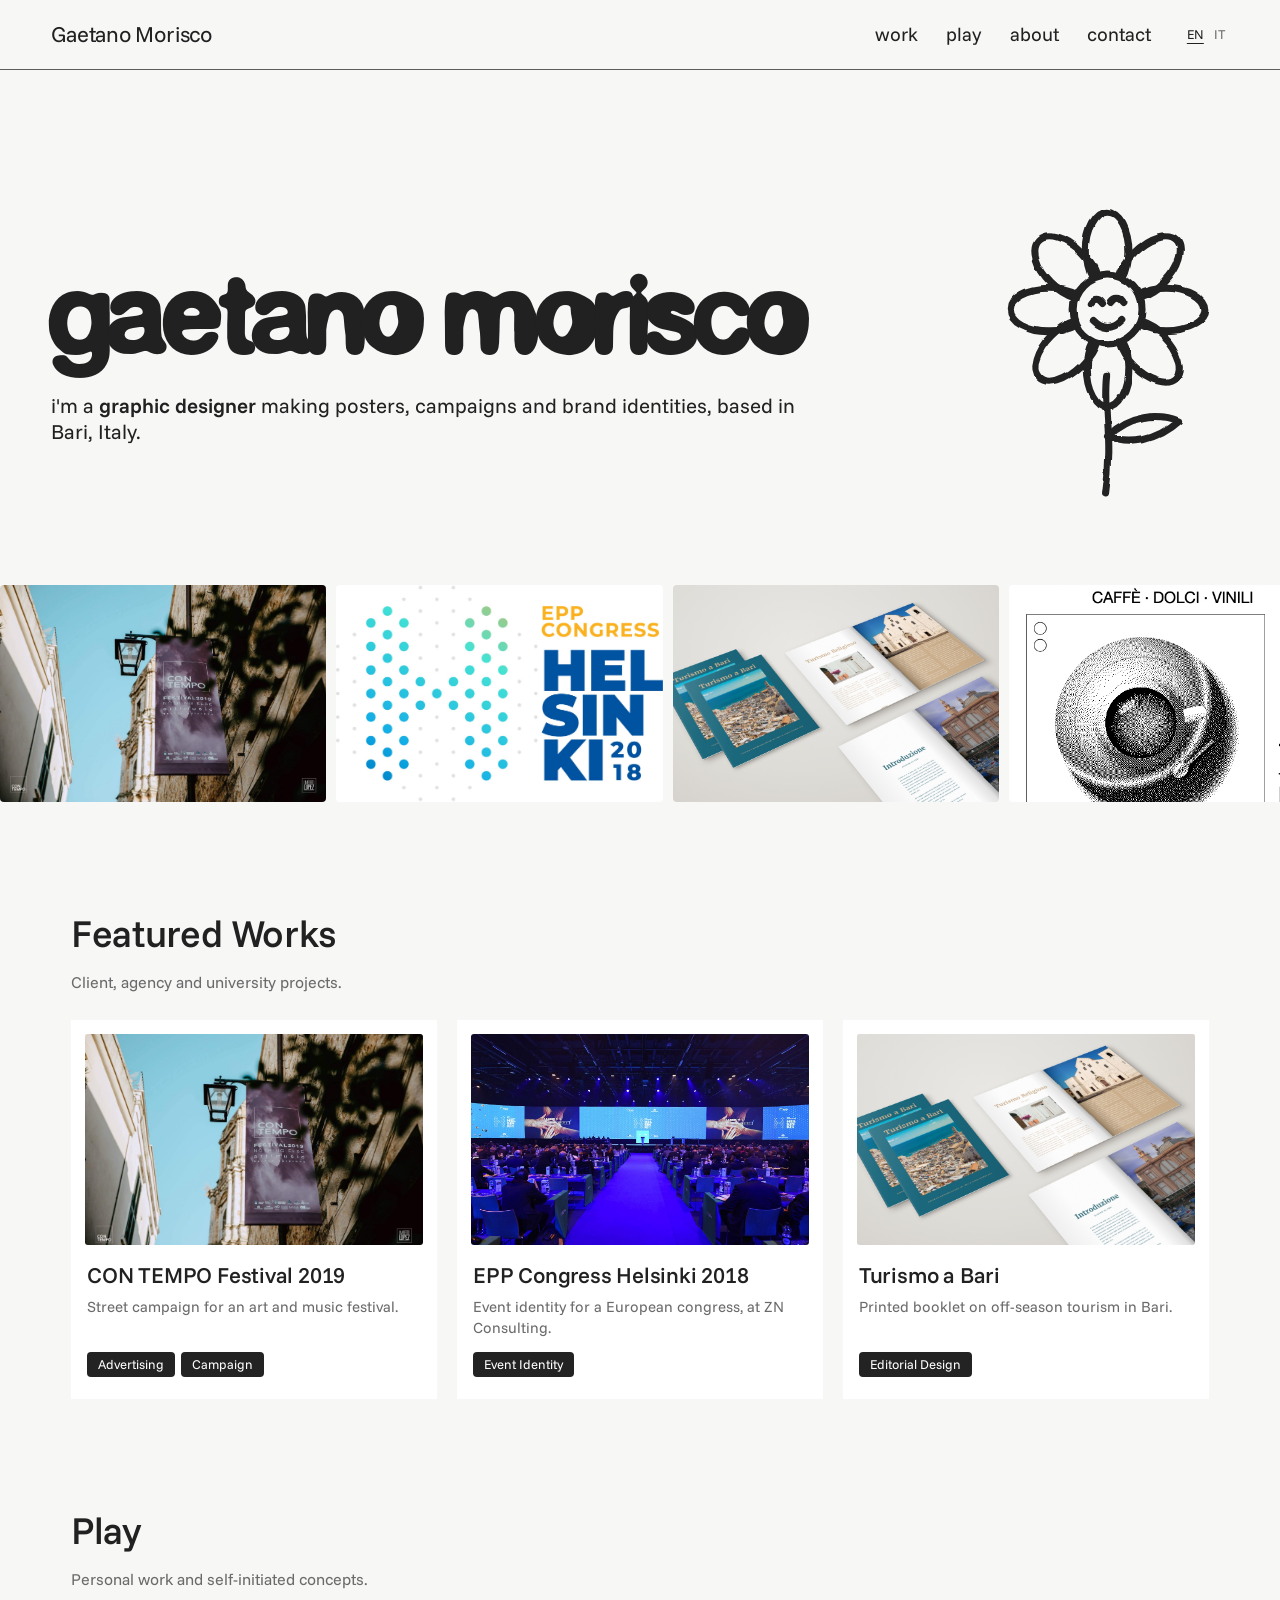
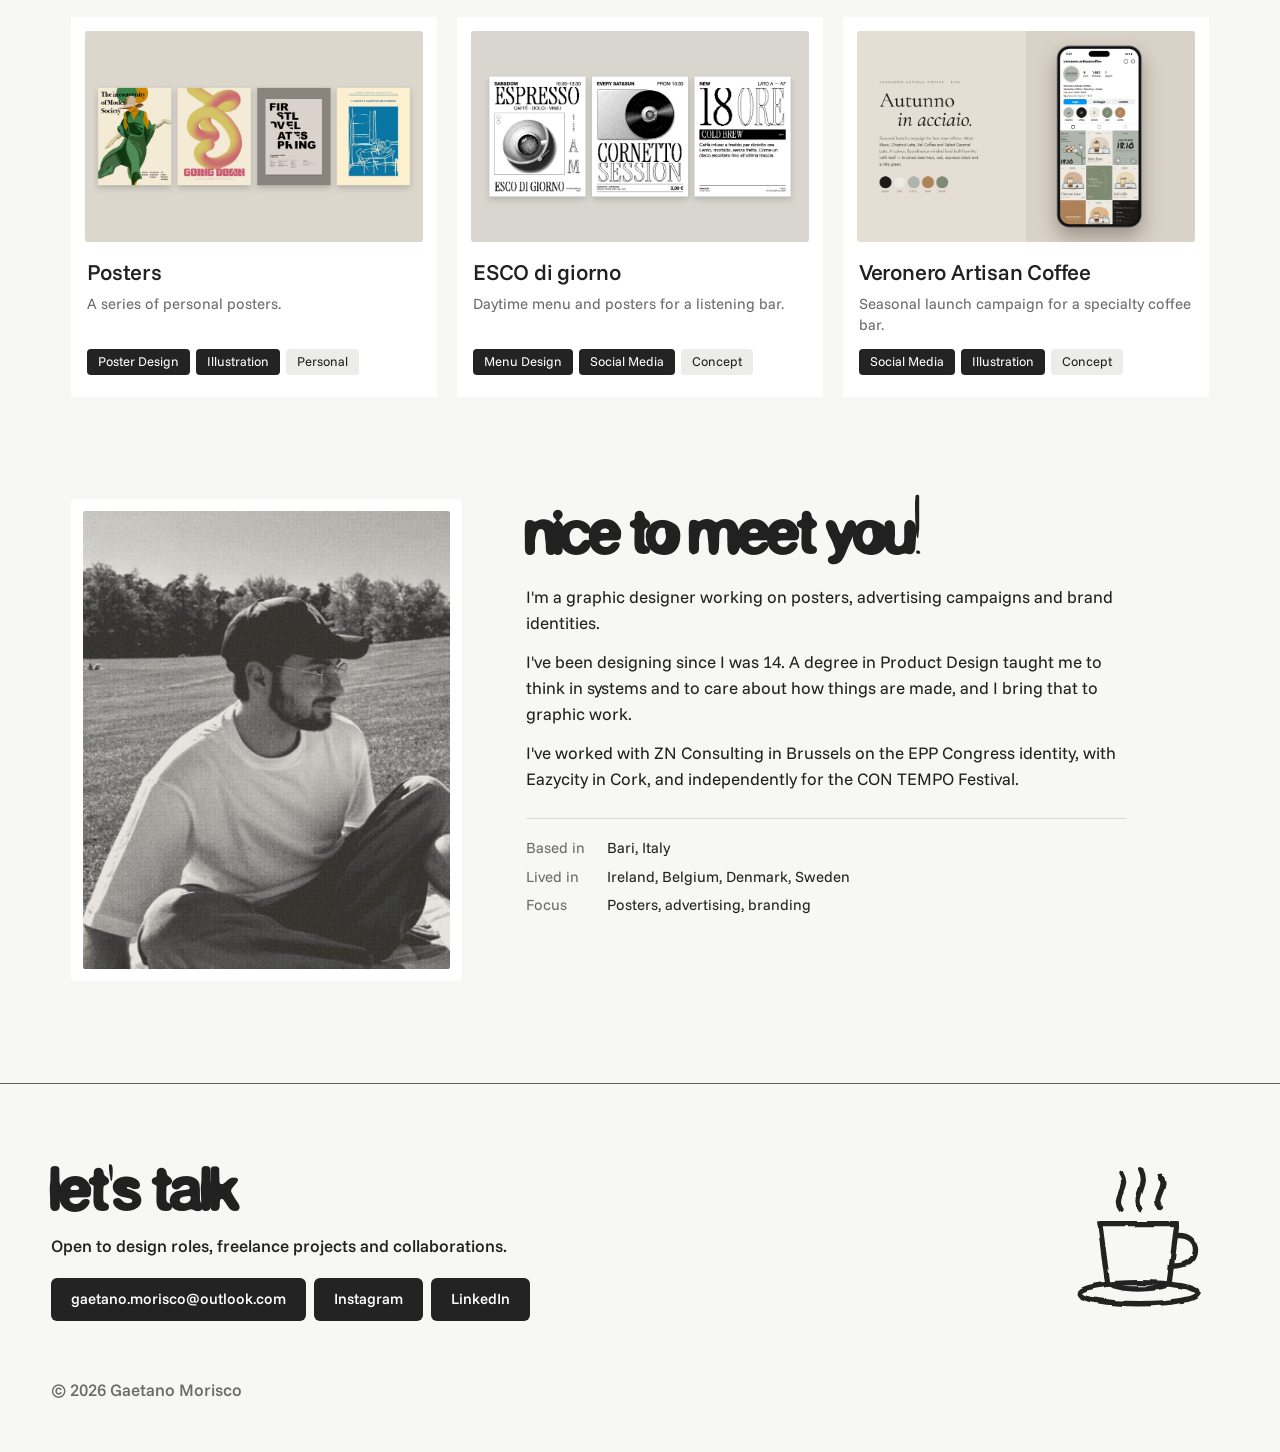
==== commit 20fd605b: "Draft: Drowner headings, new hero and footer titles" ====
--- a/index.html
+++ b/index.html
@@ -28,7 +28,7 @@
   <main id="top">
     <section class="hero">
       <div>
-        <h1>hi! i'm Gaetano</h1>
+        <h1>gaetano morisco</h1>
         <p>i'm a <b>graphic designer</b> making posters, campaigns and brand identities, based in Bari, Italy.</p>
       </div>
       <svg class="doodle" viewBox="0 0 240 300" aria-hidden="true"><defs><filter id="rough3" x="-10%" y="-10%" width="120%" height="120%"><feTurbulence type="fractalNoise" baseFrequency="0.035" numOctaves="2" seed="3"/><feDisplacementMap in="SourceGraphic" scale="6" xChannelSelector="R" yChannelSelector="G"/></filter></defs><g filter="url(#rough3)"><ellipse cx="120" cy="52" rx="21" ry="38" transform="rotate(0 120 110)"/><ellipse cx="120" cy="52" rx="21" ry="38" transform="rotate(45 120 110)"/><ellipse cx="120" cy="52" rx="21" ry="38" transform="rotate(90 120 110)"/><ellipse cx="120" cy="52" rx="21" ry="38" transform="rotate(135 120 110)"/><ellipse cx="120" cy="52" rx="21" ry="38" transform="rotate(180 120 110)"/><ellipse cx="120" cy="52" rx="21" ry="38" transform="rotate(225 120 110)"/><ellipse cx="120" cy="52" rx="21" ry="38" transform="rotate(270 120 110)"/><ellipse cx="120" cy="52" rx="21" ry="38" transform="rotate(315 120 110)"/><circle cx="120" cy="110" r="34" fill="#f7f7f6" style="fill:#f7f7f6"/><path d="M 104 104 q 6 -8 12 0 M 124 104 q 6 -8 12 0"/><path d="M 106 120 q 14 14 28 0"/><path d="M 120 176 C 116 210, 126 240, 118 292"/><path d="M 120 236 C 142 214, 172 212, 190 220 C 168 240, 142 244, 120 236"/></g></svg>
@@ -105,7 +105,7 @@
   <footer id="contact" class="contact">
     <div class="inner">
       <div>
-        <h2>Like what you see?</h2>
+        <h2>let's talk</h2>
         <p>Open to design roles, freelance projects and collaborations.</p>
         <div class="buttons">
           <a class="btn" href="mailto:gaetano.morisco@outlook.com">gaetano.morisco@outlook.com</a>
--- a/style.css
+++ b/style.css
@@ -11,10 +11,17 @@
   --pill: #232323;
 
   --sans: "Funnel Sans", "Helvetica Neue", Arial, sans-serif;
-  --hand: "Cedarville Cursive", "Bradley Hand", cursive;
+  --hand: "Drowner", "Cedarville Cursive", "Bradley Hand", cursive;
 
   --gutter: clamp(16px, 4vw, 56px);
   --wrap: 1240px;
+}
+
+/* Drowner by Hainz Studio — the font file goes in the fonts/ folder */
+@font-face {
+  font-family: "Drowner";
+  src: url("fonts/Drowner.woff2") format("woff2"), url("fonts/Drowner.woff") format("woff"), url("fonts/Drowner.otf") format("opentype"), url("fonts/Drowner.ttf") format("truetype");
+  font-display: swap;
 }
 
 * { box-sizing: border-box; margin: 0; padding: 0; }
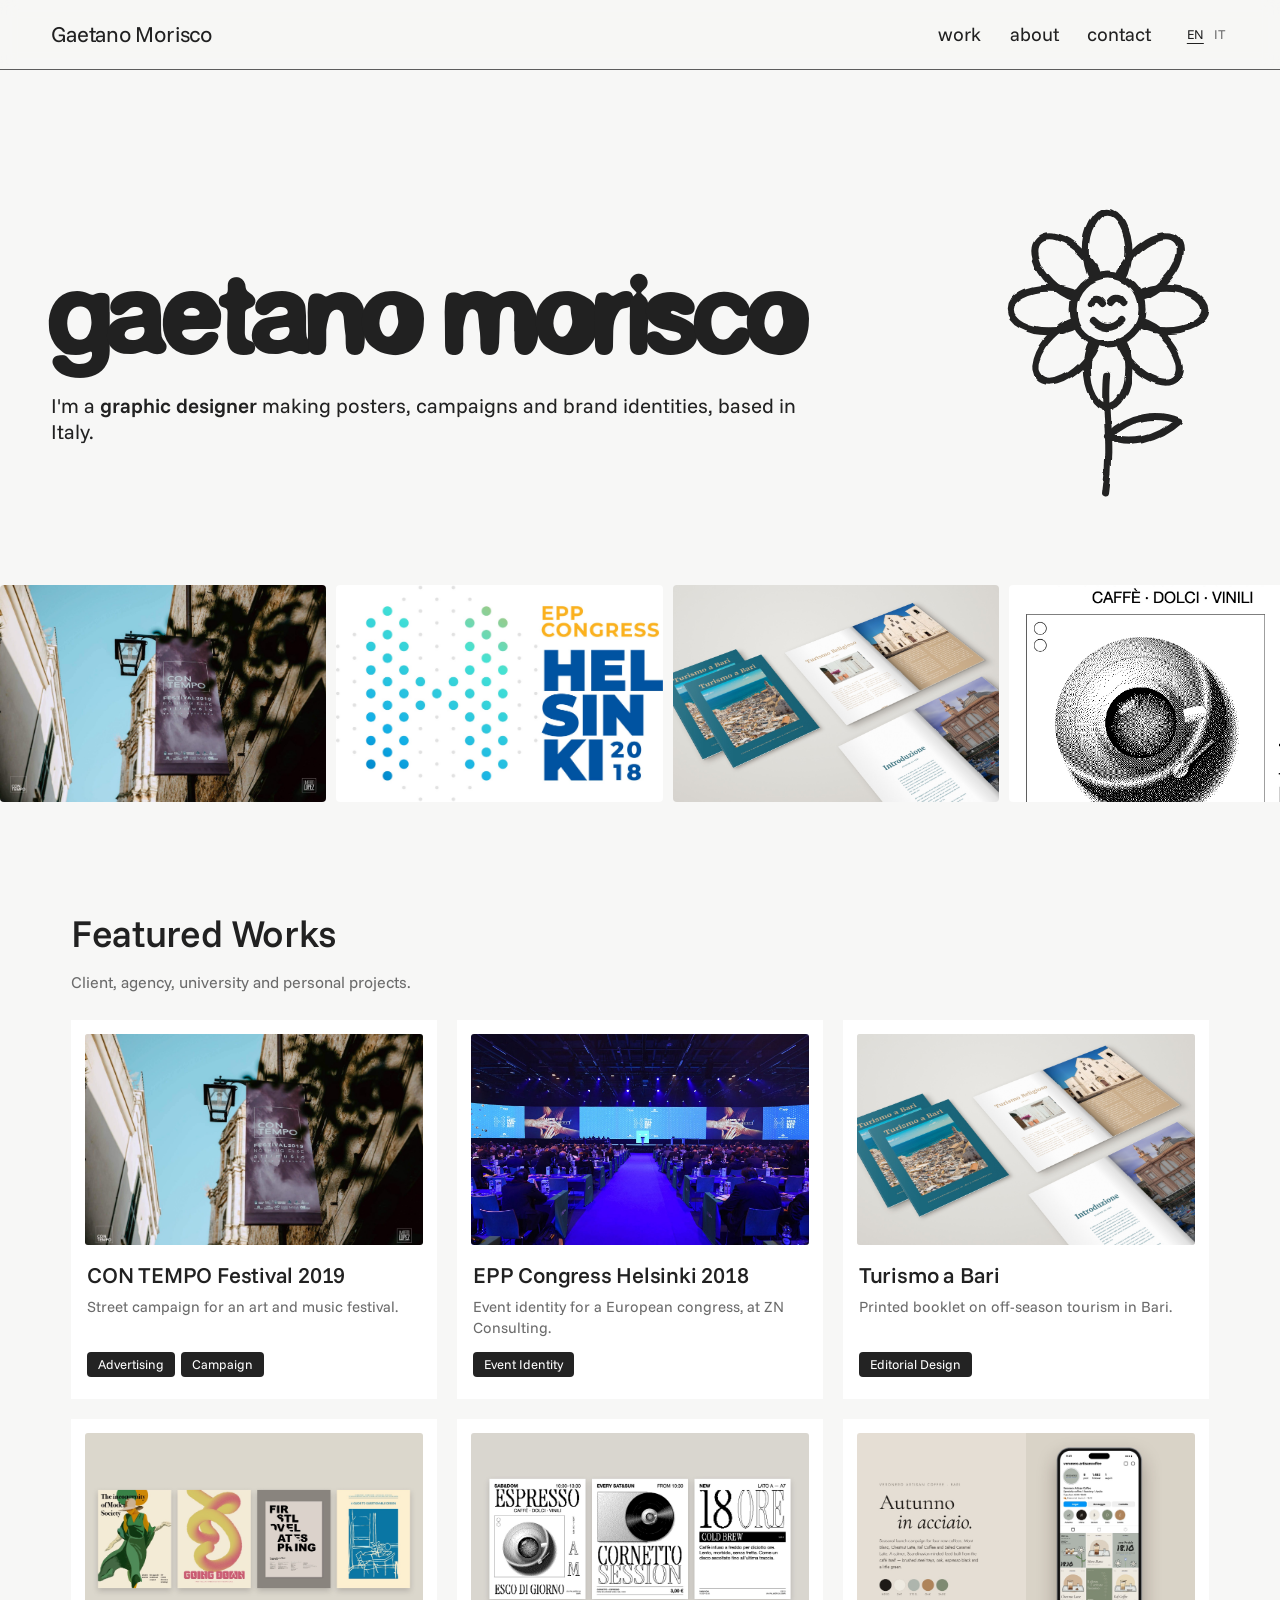
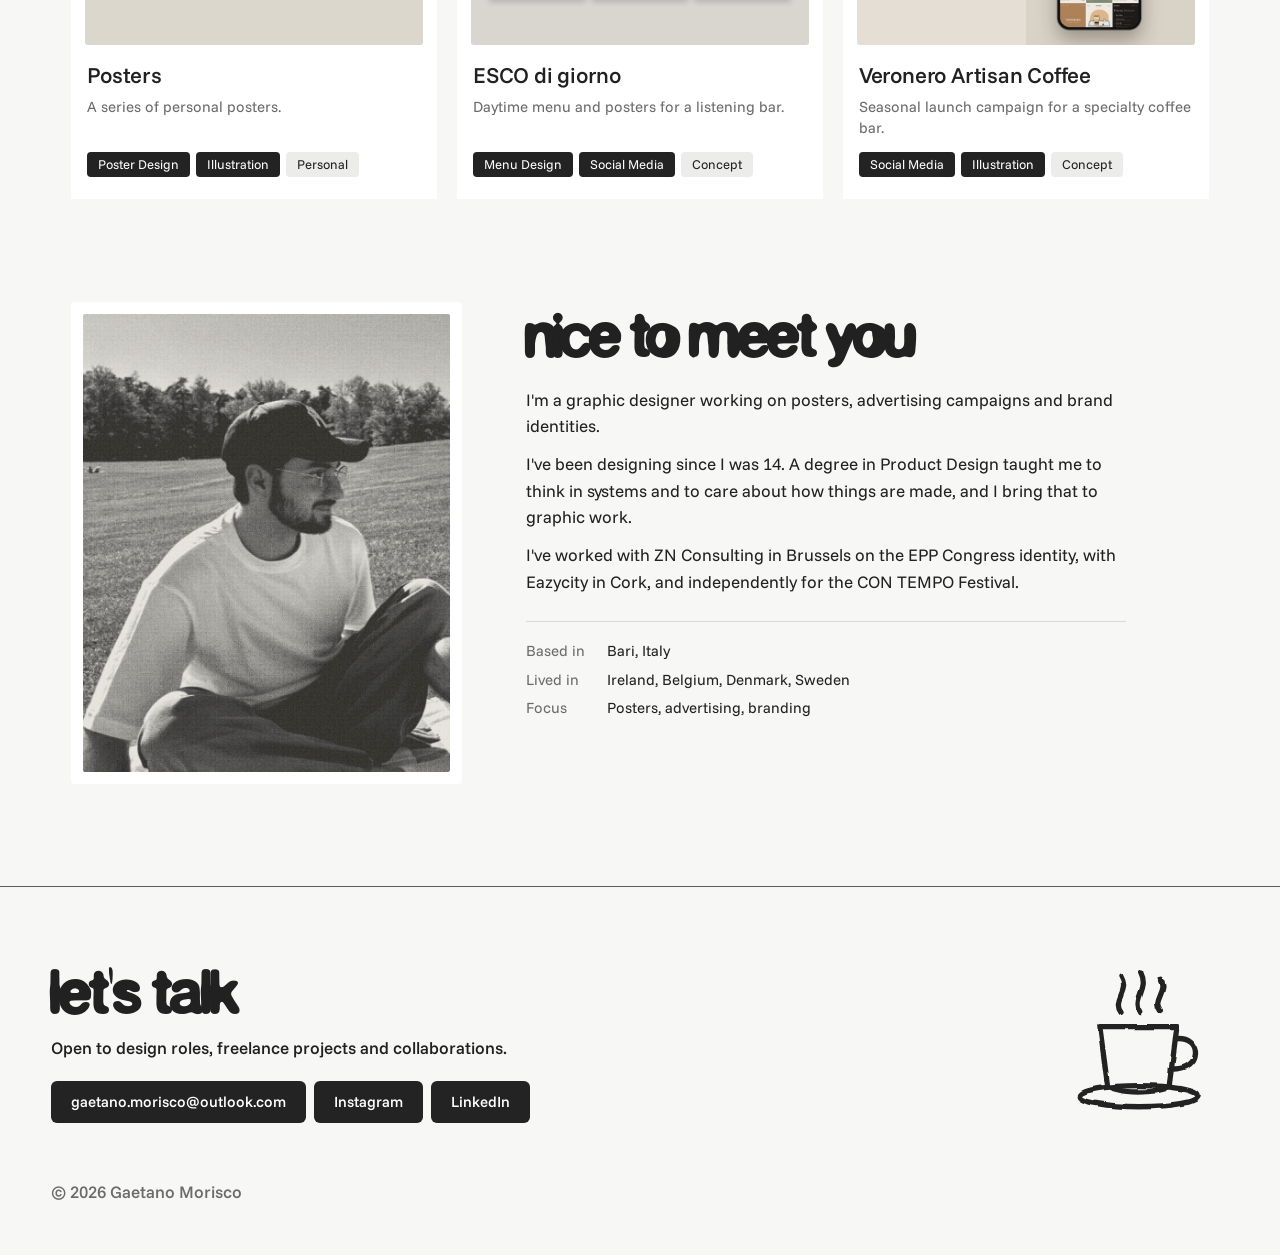
==== commit ad11bd04: "Draft: single work section, nav work/about/contact, text tweaks" ====
--- a/index.html
+++ b/index.html
@@ -15,7 +15,6 @@
     <a href="#top" class="name">Gaetano Morisco</a>
     <nav>
       <a href="#work">work</a>
-      <a href="#play">play</a>
       <a href="#about">about</a>
       <a href="#contact">contact</a>
       <span class="lang" role="group" aria-label="Language">
@@ -29,7 +28,7 @@
     <section class="hero">
       <div>
         <h1>gaetano morisco</h1>
-        <p>i'm a <b>graphic designer</b> making posters, campaigns and brand identities, based in Bari, Italy.</p>
+        <p>I'm a <b>graphic designer</b> making posters, campaigns and brand identities, based in Italy.</p>
       </div>
       <svg class="doodle" viewBox="0 0 240 300" aria-hidden="true"><defs><filter id="rough3" x="-10%" y="-10%" width="120%" height="120%"><feTurbulence type="fractalNoise" baseFrequency="0.035" numOctaves="2" seed="3"/><feDisplacementMap in="SourceGraphic" scale="6" xChannelSelector="R" yChannelSelector="G"/></filter></defs><g filter="url(#rough3)"><ellipse cx="120" cy="52" rx="21" ry="38" transform="rotate(0 120 110)"/><ellipse cx="120" cy="52" rx="21" ry="38" transform="rotate(45 120 110)"/><ellipse cx="120" cy="52" rx="21" ry="38" transform="rotate(90 120 110)"/><ellipse cx="120" cy="52" rx="21" ry="38" transform="rotate(135 120 110)"/><ellipse cx="120" cy="52" rx="21" ry="38" transform="rotate(180 120 110)"/><ellipse cx="120" cy="52" rx="21" ry="38" transform="rotate(225 120 110)"/><ellipse cx="120" cy="52" rx="21" ry="38" transform="rotate(270 120 110)"/><ellipse cx="120" cy="52" rx="21" ry="38" transform="rotate(315 120 110)"/><circle cx="120" cy="110" r="34" fill="#f7f7f6" style="fill:#f7f7f6"/><path d="M 104 104 q 6 -8 12 0 M 124 104 q 6 -8 12 0"/><path d="M 106 120 q 14 14 28 0"/><path d="M 120 176 C 116 210, 126 240, 118 292"/><path d="M 120 236 C 142 214, 172 212, 190 220 C 168 240, 142 244, 120 236"/></g></svg>
     </section>
@@ -38,7 +37,7 @@
 
     <section id="work" class="section wrap">
       <h2>Featured Works</h2>
-      <p class="sub">Client, agency and university projects.</p>
+      <p class="sub">Client, agency, university and personal projects.</p>
       <div class="cards">
         <a class="card" href="work/contempo.html">
           <div class="img"><img src="images/contempo-banner.jpg" alt="CON TEMPO Festival 2019" style="object-position: 50% 40%" loading="lazy"></div>
@@ -58,13 +57,6 @@
           <p>Printed booklet on off-season tourism in Bari.</p>
           <div class="tags"><span class="tag">Editorial Design</span></div>
         </a>
-      </div>
-    </section>
-
-    <section id="play" class="section wrap">
-      <h2>Play</h2>
-      <p class="sub">Personal work and self-initiated concepts.</p>
-      <div class="cards">
         <a class="card" href="work/posters.html">
           <div class="img"><img src="images/cover-posters.jpg" alt="Posters" style="object-position: 50% 50%" loading="lazy"></div>
           <h3>Posters</h3>
@@ -86,10 +78,11 @@
       </div>
     </section>
 
+
     <section id="about" class="section wrap about">
       <figure class="photo"><img src="images/portrait.jpg" alt="Black and white photo of Gaetano Morisco in a cap and glasses, sitting in a park" loading="lazy"></figure>
       <div>
-        <h2 class="hand">nice to meet you!</h2>
+        <h2 class="hand">nice to meet you</h2>
         <p>I'm a graphic designer working on posters, advertising campaigns and brand identities.</p>
         <p>I've been designing since I was 14. A degree in Product Design taught me to think in systems and to care about how things are made, and I bring that to graphic work.</p>
         <p>I've worked with ZN Consulting in Brussels on the EPP Congress identity, with Eazycity in Cork, and independently for the CON TEMPO Festival.</p>
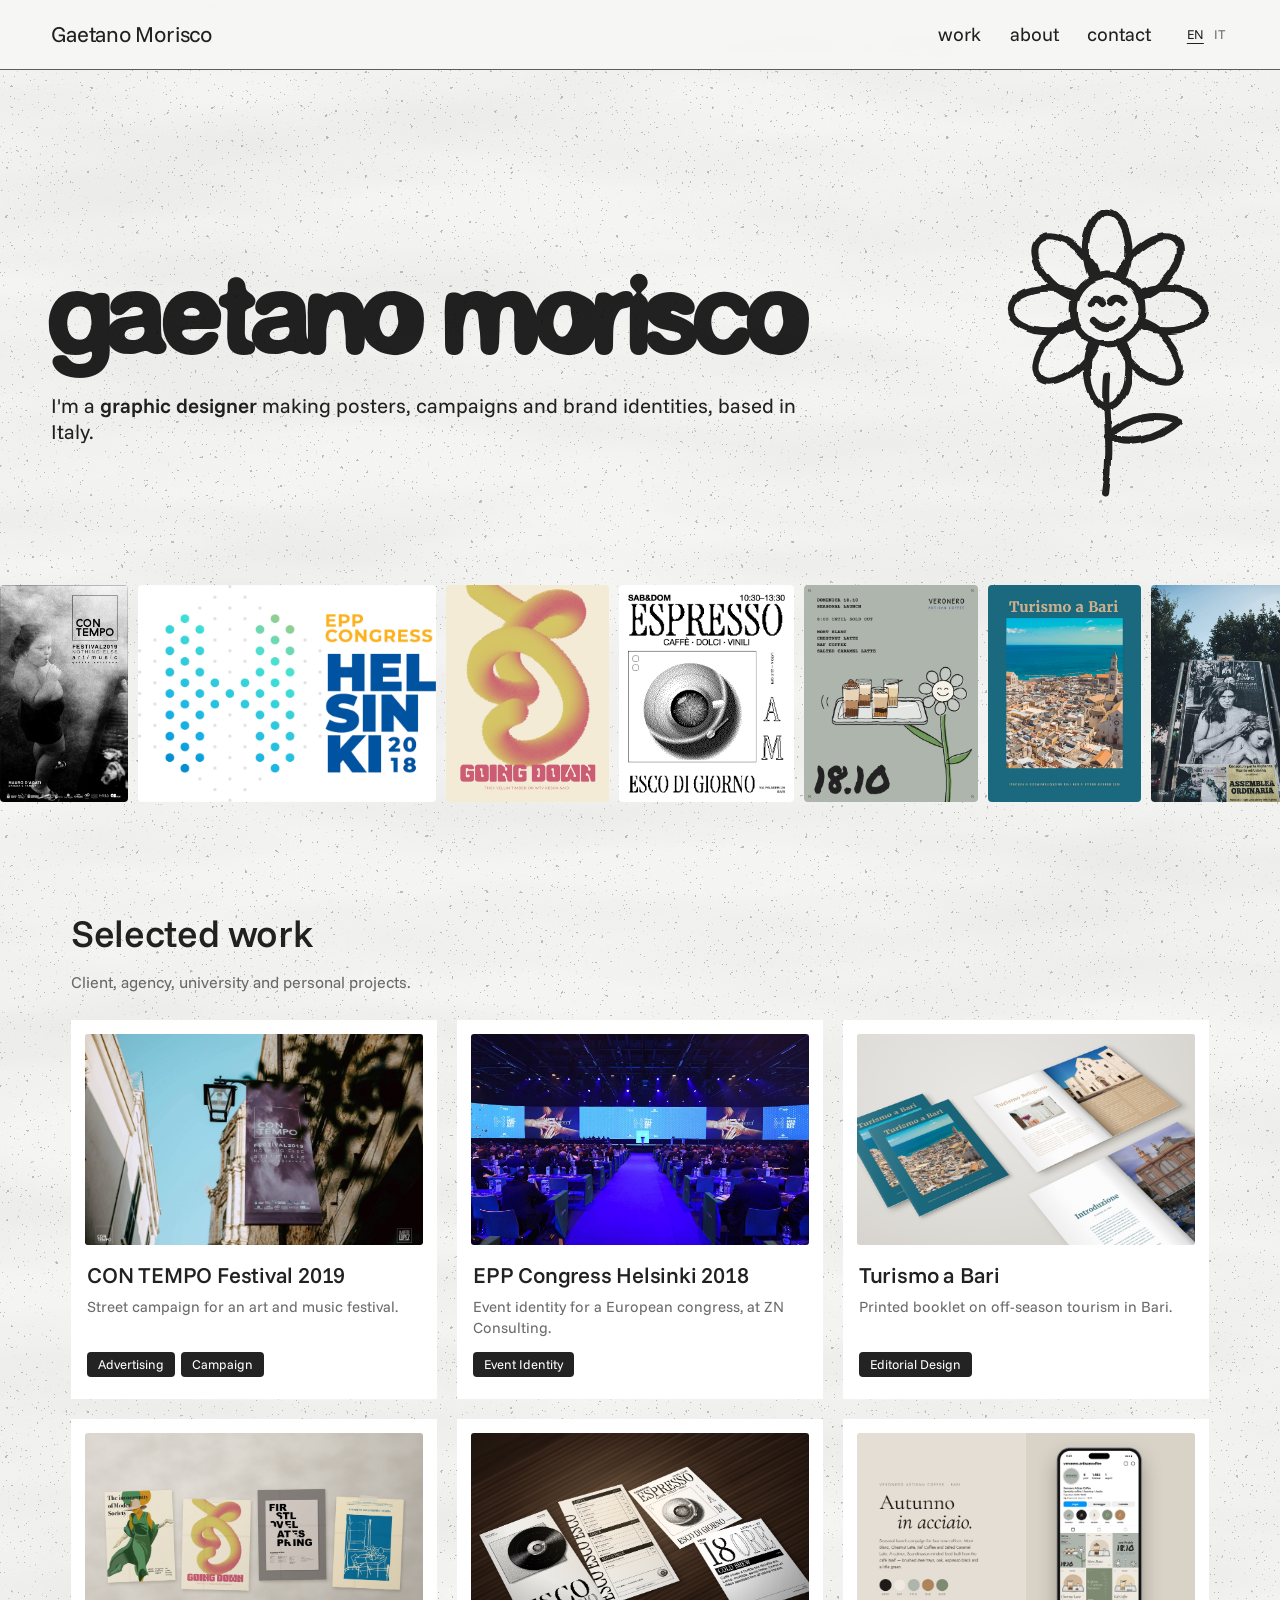
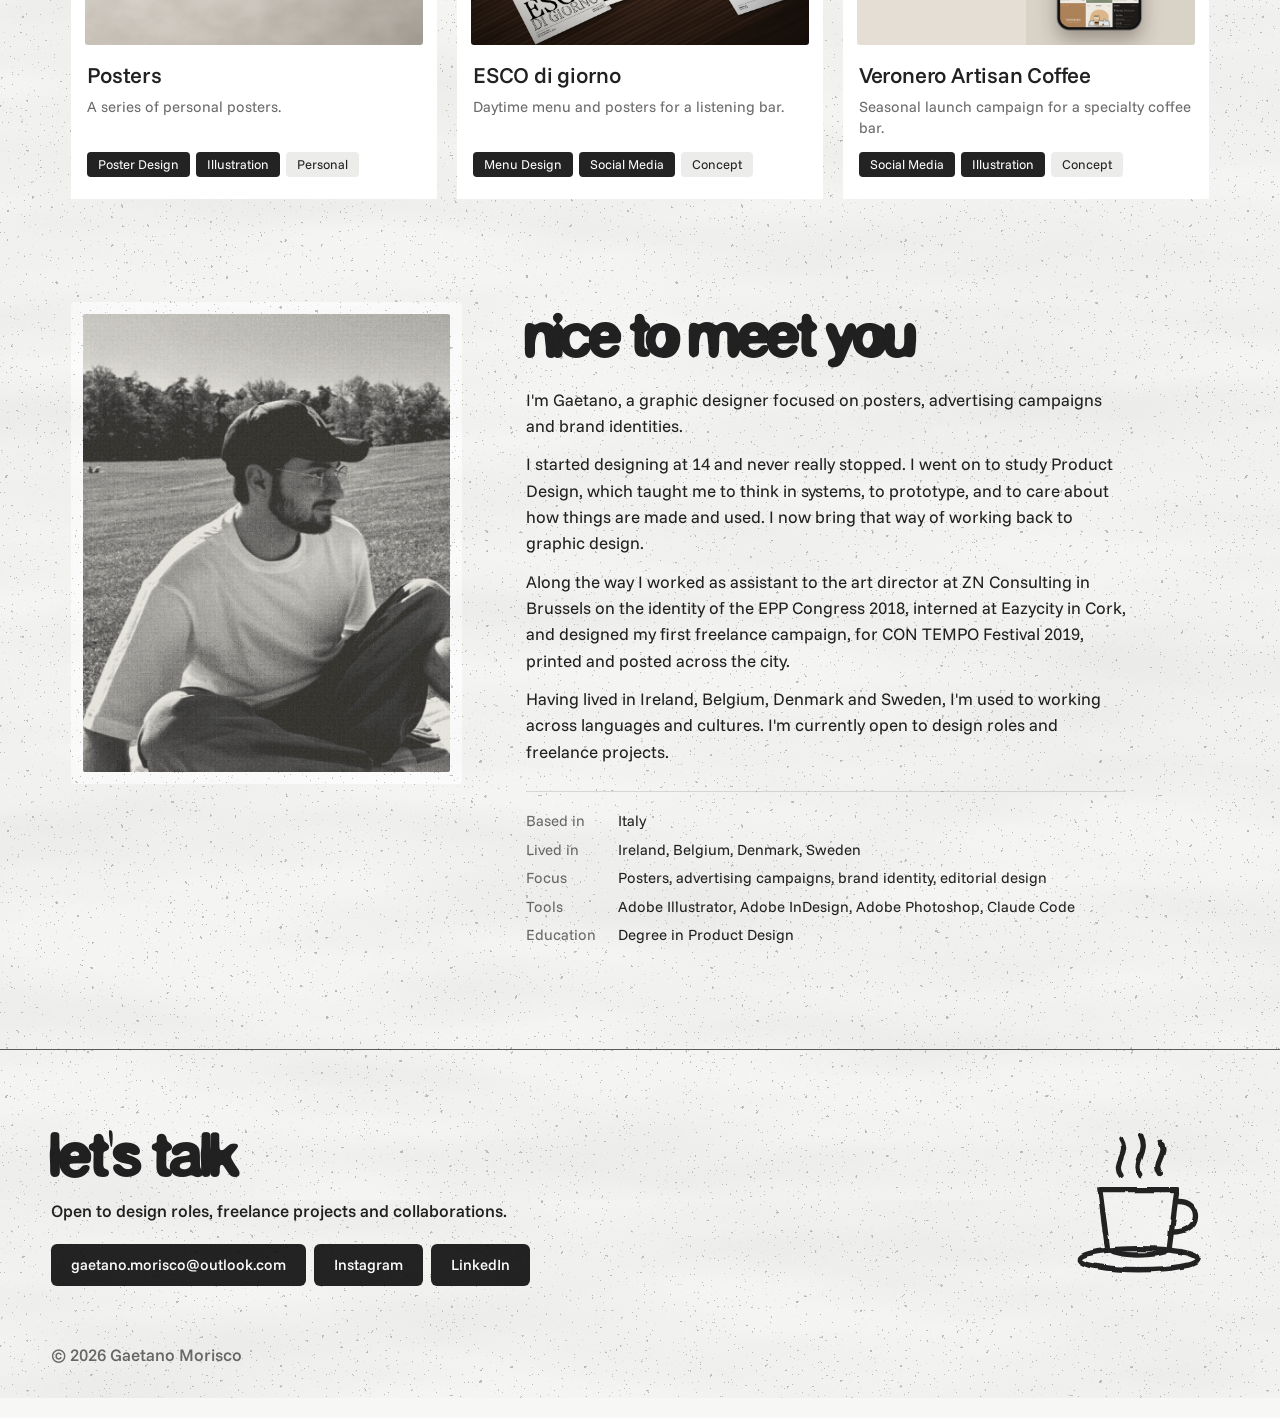
==== commit ca787b11: "Mockups for Posters and ESCO, new strip, fuller About, Selected work, link preview and icon" ====
--- a/index.html
+++ b/index.html
@@ -5,6 +5,14 @@
   <meta name="viewport" content="width=device-width, initial-scale=1">
   <title>Gaetano Morisco — Graphic Designer</title>
   <meta name="description" content="Graphic design portfolio of Gaetano Morisco: posters, campaigns and brand identities.">
+  <meta property="og:type" content="website">
+  <meta property="og:title" content="Gaetano Morisco — Graphic Designer">
+  <meta property="og:description" content="Graphic design portfolio of Gaetano Morisco: posters, campaigns and brand identities.">
+  <meta property="og:image" content="https://gaetanomorisco.github.io/portfolio/images/preview.jpg">
+  <meta property="og:image:width" content="1200">
+  <meta property="og:image:height" content="630">
+  <meta name="twitter:card" content="summary_large_image">
+  <link rel="icon" type="image/png" href="images/favicon.png">
   <link rel="preconnect" href="https://fonts.googleapis.com">
   <link rel="preconnect" href="https://fonts.gstatic.com" crossorigin>
   <link href="https://fonts.googleapis.com/css2?family=Funnel+Sans:wght@300;400;500;600&family=Cedarville+Cursive&display=swap" rel="stylesheet">
@@ -33,10 +41,10 @@
       <svg class="doodle" viewBox="0 0 240 300" aria-hidden="true"><defs><filter id="rough3" x="-10%" y="-10%" width="120%" height="120%"><feTurbulence type="fractalNoise" baseFrequency="0.035" numOctaves="2" seed="3"/><feDisplacementMap in="SourceGraphic" scale="6" xChannelSelector="R" yChannelSelector="G"/></filter></defs><g filter="url(#rough3)"><ellipse cx="120" cy="52" rx="21" ry="38" transform="rotate(0 120 110)"/><ellipse cx="120" cy="52" rx="21" ry="38" transform="rotate(45 120 110)"/><ellipse cx="120" cy="52" rx="21" ry="38" transform="rotate(90 120 110)"/><ellipse cx="120" cy="52" rx="21" ry="38" transform="rotate(135 120 110)"/><ellipse cx="120" cy="52" rx="21" ry="38" transform="rotate(180 120 110)"/><ellipse cx="120" cy="52" rx="21" ry="38" transform="rotate(225 120 110)"/><ellipse cx="120" cy="52" rx="21" ry="38" transform="rotate(270 120 110)"/><ellipse cx="120" cy="52" rx="21" ry="38" transform="rotate(315 120 110)"/><circle cx="120" cy="110" r="34" fill="#f7f7f6" style="fill:#f7f7f6"/><path d="M 104 104 q 6 -8 12 0 M 124 104 q 6 -8 12 0"/><path d="M 106 120 q 14 14 28 0"/><path d="M 120 176 C 116 210, 126 240, 118 292"/><path d="M 120 236 C 142 214, 172 212, 190 220 C 168 240, 142 244, 120 236"/></g></svg>
     </section>
 
-    <div class="strip" aria-hidden="true"><div class="track"><a href="work/contempo.html" tabindex="-1"><img src="images/contempo-banner.jpg" alt="" loading="lazy"></a><a href="work/epp-congress.html" tabindex="-1"><img src="images/epp-logo.jpg" alt="" loading="lazy"></a><a href="work/turismo-a-bari.html" tabindex="-1"><img src="images/bari-mockup.jpg" alt="" loading="lazy"></a><a href="work/esco.html" tabindex="-1"><img src="images/esco-espresso.jpg" alt="" loading="lazy"></a><a href="work/veronero.html" tabindex="-1"><img src="images/veronero-feed.jpg" alt="" loading="lazy"></a><a href="work/contempo.html" tabindex="-1"><img src="images/contempo-poster.jpg" alt="" loading="lazy"></a><a href="work/epp-congress.html" tabindex="-1"><img src="images/epp-stage.jpg" alt="" loading="lazy"></a><a href="work/posters.html" tabindex="-1"><img src="images/cover-posters.jpg" alt="" loading="lazy"></a><a href="work/esco.html" tabindex="-1"><img src="images/esco-menu.jpg" alt="" loading="lazy"></a><a href="work/veronero.html" tabindex="-1"><img src="images/veronero-launch.jpg" alt="" loading="lazy"></a><a href="work/epp-congress.html" tabindex="-1"><img src="images/epp-icons.gif" alt="" loading="lazy"></a><a href="work/turismo-a-bari.html" tabindex="-1"><img src="images/bari-cover.jpg" alt="" loading="lazy"></a><a href="work/contempo.html" tabindex="-1"><img src="images/contempo-banner.jpg" alt="" loading="lazy"></a><a href="work/epp-congress.html" tabindex="-1"><img src="images/epp-logo.jpg" alt="" loading="lazy"></a><a href="work/turismo-a-bari.html" tabindex="-1"><img src="images/bari-mockup.jpg" alt="" loading="lazy"></a><a href="work/esco.html" tabindex="-1"><img src="images/esco-espresso.jpg" alt="" loading="lazy"></a><a href="work/veronero.html" tabindex="-1"><img src="images/veronero-feed.jpg" alt="" loading="lazy"></a><a href="work/contempo.html" tabindex="-1"><img src="images/contempo-poster.jpg" alt="" loading="lazy"></a><a href="work/epp-congress.html" tabindex="-1"><img src="images/epp-stage.jpg" alt="" loading="lazy"></a><a href="work/posters.html" tabindex="-1"><img src="images/cover-posters.jpg" alt="" loading="lazy"></a><a href="work/esco.html" tabindex="-1"><img src="images/esco-menu.jpg" alt="" loading="lazy"></a><a href="work/veronero.html" tabindex="-1"><img src="images/veronero-launch.jpg" alt="" loading="lazy"></a><a href="work/epp-congress.html" tabindex="-1"><img src="images/epp-icons.gif" alt="" loading="lazy"></a><a href="work/turismo-a-bari.html" tabindex="-1"><img src="images/bari-cover.jpg" alt="" loading="lazy"></a></div></div>
+    <div class="strip" aria-hidden="true"><div class="track"><a href="work/contempo.html" tabindex="-1"><img src="images/contempo-poster.jpg" alt="" loading="lazy"></a><a href="work/epp-congress.html" tabindex="-1"><img src="images/epp-logo.jpg" alt="" loading="lazy"></a><a href="work/posters.html" tabindex="-1"><img src="images/poster-going-down.jpg" alt="" loading="lazy"></a><a href="work/esco.html" tabindex="-1"><img src="images/esco-espresso.jpg" alt="" loading="lazy"></a><a href="work/veronero.html" tabindex="-1"><img src="images/veronero-launch.jpg" alt="" loading="lazy"></a><a href="work/turismo-a-bari.html" tabindex="-1"><img src="images/bari-cover.jpg" alt="" loading="lazy"></a><a href="work/contempo.html" tabindex="-1"><img src="images/contempo-billboard.jpg" alt="" loading="lazy"></a><a href="work/epp-congress.html" tabindex="-1"><img src="images/epp-lockups.jpg" alt="" loading="lazy"></a><a href="work/posters.html" tabindex="-1"><img src="images/poster-first-love.jpg" alt="" loading="lazy"></a><a href="work/esco.html" tabindex="-1"><img src="images/esco-coldbrew.jpg" alt="" loading="lazy"></a><a href="work/veronero.html" tabindex="-1"><img src="images/veronero-save.jpg" alt="" loading="lazy"></a><a href="work/turismo-a-bari.html" tabindex="-1"><img src="images/bari-strategies.jpg" alt="" loading="lazy"></a><a href="work/epp-congress.html" tabindex="-1"><img src="images/epp-icons.gif" alt="" loading="lazy"></a><a href="work/posters.html" tabindex="-1"><img src="images/poster-incongruity.jpg" alt="" loading="lazy"></a><a href="work/esco.html" tabindex="-1"><img src="images/esco-cornetto.jpg" alt="" loading="lazy"></a><a href="work/veronero.html" tabindex="-1"><img src="images/veronero-montblanc.jpg" alt="" loading="lazy"></a><a href="work/contempo.html" tabindex="-1"><img src="images/contempo-poster.jpg" alt="" loading="lazy"></a><a href="work/epp-congress.html" tabindex="-1"><img src="images/epp-logo.jpg" alt="" loading="lazy"></a><a href="work/posters.html" tabindex="-1"><img src="images/poster-going-down.jpg" alt="" loading="lazy"></a><a href="work/esco.html" tabindex="-1"><img src="images/esco-espresso.jpg" alt="" loading="lazy"></a><a href="work/veronero.html" tabindex="-1"><img src="images/veronero-launch.jpg" alt="" loading="lazy"></a><a href="work/turismo-a-bari.html" tabindex="-1"><img src="images/bari-cover.jpg" alt="" loading="lazy"></a><a href="work/contempo.html" tabindex="-1"><img src="images/contempo-billboard.jpg" alt="" loading="lazy"></a><a href="work/epp-congress.html" tabindex="-1"><img src="images/epp-lockups.jpg" alt="" loading="lazy"></a><a href="work/posters.html" tabindex="-1"><img src="images/poster-first-love.jpg" alt="" loading="lazy"></a><a href="work/esco.html" tabindex="-1"><img src="images/esco-coldbrew.jpg" alt="" loading="lazy"></a><a href="work/veronero.html" tabindex="-1"><img src="images/veronero-save.jpg" alt="" loading="lazy"></a><a href="work/turismo-a-bari.html" tabindex="-1"><img src="images/bari-strategies.jpg" alt="" loading="lazy"></a><a href="work/epp-congress.html" tabindex="-1"><img src="images/epp-icons.gif" alt="" loading="lazy"></a><a href="work/posters.html" tabindex="-1"><img src="images/poster-incongruity.jpg" alt="" loading="lazy"></a><a href="work/esco.html" tabindex="-1"><img src="images/esco-cornetto.jpg" alt="" loading="lazy"></a><a href="work/veronero.html" tabindex="-1"><img src="images/veronero-montblanc.jpg" alt="" loading="lazy"></a></div></div>
 
     <section id="work" class="section wrap">
-      <h2>Featured Works</h2>
+      <h2>Selected work</h2>
       <p class="sub">Client, agency, university and personal projects.</p>
       <div class="cards">
         <a class="card" href="work/contempo.html">
@@ -58,13 +66,13 @@
           <div class="tags"><span class="tag">Editorial Design</span></div>
         </a>
         <a class="card" href="work/posters.html">
-          <div class="img"><img src="images/cover-posters.jpg" alt="Posters" style="object-position: 50% 50%" loading="lazy"></div>
+          <div class="img"><img src="images/mockup-posters.jpg" alt="Posters" style="object-position: 50% 50%" loading="lazy"></div>
           <h3>Posters</h3>
           <p>A series of personal posters.</p>
           <div class="tags"><span class="tag">Poster Design</span><span class="tag">Illustration</span><span class="tag light">Personal</span></div>
         </a>
         <a class="card" href="work/esco.html">
-          <div class="img"><img src="images/cover-esco.jpg" alt="ESCO di giorno" style="object-position: 50% 50%" loading="lazy"></div>
+          <div class="img"><img src="images/mockup-esco.jpg" alt="ESCO di giorno" style="object-position: 50% 50%" loading="lazy"></div>
           <h3>ESCO di giorno</h3>
           <p>Daytime menu and posters for a listening bar.</p>
           <div class="tags"><span class="tag">Menu Design</span><span class="tag">Social Media</span><span class="tag light">Concept</span></div>
@@ -83,13 +91,16 @@
       <figure class="photo"><img src="images/portrait.jpg" alt="Black and white photo of Gaetano Morisco in a cap and glasses, sitting in a park" loading="lazy"></figure>
       <div>
         <h2 class="hand">nice to meet you</h2>
-        <p>I'm a graphic designer working on posters, advertising campaigns and brand identities.</p>
-        <p>I've been designing since I was 14. A degree in Product Design taught me to think in systems and to care about how things are made, and I bring that to graphic work.</p>
-        <p>I've worked with ZN Consulting in Brussels on the EPP Congress identity, with Eazycity in Cork, and independently for the CON TEMPO Festival.</p>
+        <p>I'm Gaetano, a graphic designer focused on posters, advertising campaigns and brand identities.</p>
+        <p>I started designing at 14 and never really stopped. I went on to study Product Design, which taught me to think in systems, to prototype, and to care about how things are made and used. I now bring that way of working back to graphic design.</p>
+        <p>Along the way I worked as assistant to the art director at ZN Consulting in Brussels on the identity of the EPP Congress 2018, interned at Eazycity in Cork, and designed my first freelance campaign, for CON TEMPO Festival 2019, printed and posted across the city.</p>
+        <p>Having lived in Ireland, Belgium, Denmark and Sweden, I'm used to working across languages and cultures. I'm currently open to design roles and freelance projects.</p>
         <dl>
-          <dt>Based in</dt><dd>Bari, Italy</dd>
+          <dt>Based in</dt><dd>Italy</dd>
           <dt>Lived in</dt><dd>Ireland, Belgium, Denmark, Sweden</dd>
-          <dt>Focus</dt><dd>Posters, advertising, branding</dd>
+          <dt>Focus</dt><dd>Posters, advertising campaigns, brand identity, editorial design</dd>
+          <dt>Tools</dt><dd>Adobe Illustrator, Adobe InDesign, Adobe Photoshop, Claude Code</dd>
+          <dt>Education</dt><dd>Degree in Product Design</dd>
         </dl>
       </div>
     </section>
--- a/style.css
+++ b/style.css
@@ -26,14 +26,39 @@
 
 * { box-sizing: border-box; margin: 0; padding: 0; }
 html { scroll-behavior: smooth; }
-body { background: var(--bg); color: var(--ink); font-family: var(--sans); font-size: 16px; line-height: 1.5; -webkit-font-smoothing: antialiased; overflow-x: hidden; }
+body { position: relative; background: var(--bg); color: var(--ink); font-family: var(--sans); font-size: 16px; line-height: 1.5; -webkit-font-smoothing: antialiased; overflow-x: hidden; }
+/* Photocopy texture over the whole page (project images sit above it) */
+body::after {
+  content: "";
+  position: absolute;
+  inset: 0;
+  pointer-events: none;
+  z-index: 100;
+  opacity: .38;
+  mix-blend-mode: multiply;
+  background-image:
+    /* toner speckle: small sharp dark dots */
+    url("data:image/svg+xml,%3Csvg xmlns='http://www.w3.org/2000/svg' width='260' height='260'%3E%3Cfilter id='s'%3E%3CfeTurbulence type='fractalNoise' baseFrequency='0.5' numOctaves='2' seed='3' stitchTiles='stitch'/%3E%3CfeColorMatrix values='0 0 0 0 0.08 0 0 0 0 0.08 0 0 0 0 0.07 40 0 0 0 -29.4'/%3E%3C/filter%3E%3Crect width='100%25' height='100%25' filter='url(%23s)'/%3E%3C/svg%3E"),
+    /* dust: fewer, bigger specks */
+    url("data:image/svg+xml,%3Csvg xmlns='http://www.w3.org/2000/svg' width='620' height='620'%3E%3Cfilter id='d'%3E%3CfeTurbulence type='fractalNoise' baseFrequency='0.2' numOctaves='2' seed='11' stitchTiles='stitch'/%3E%3CfeColorMatrix values='0 0 0 0 0.1 0 0 0 0 0.1 0 0 0 0 0.09 40 0 0 0 -31.4'/%3E%3C/filter%3E%3Crect width='100%25' height='100%25' filter='url(%23d)'/%3E%3C/svg%3E"),
+    /* uneven toner: soft blotches and faint horizontal streaks */
+    url("data:image/svg+xml,%3Csvg xmlns='http://www.w3.org/2000/svg' width='1400' height='1400'%3E%3Cfilter id='t'%3E%3CfeTurbulence type='fractalNoise' baseFrequency='0.0025 0.012' numOctaves='3' seed='7' stitchTiles='stitch'/%3E%3CfeColorMatrix values='0 0 0 0 0.3 0 0 0 0 0.29 0 0 0 0 0.27 0.5 0 0 0 -0.16'/%3E%3C/filter%3E%3Crect width='100%25' height='100%25' filter='url(%23t)'/%3E%3C/svg%3E"),
+    /* fine paper grain */
+    url("data:image/svg+xml,%3Csvg xmlns='http://www.w3.org/2000/svg' width='200' height='200'%3E%3Cfilter id='n'%3E%3CfeTurbulence type='fractalNoise' baseFrequency='0.9' numOctaves='3' stitchTiles='stitch'/%3E%3CfeColorMatrix values='0 0 0 0 0.5 0 0 0 0 0.5 0 0 0 0 0.5 0 0 0 0.22 0'/%3E%3C/filter%3E%3Crect width='100%25' height='100%25' filter='url(%23n)'/%3E%3C/svg%3E");
+}
+
+/* keep artwork and the portrait clean: lift them above the grain */
+.row img, .card .img, .about .photo img { position: relative; z-index: 101; }
+.strip { position: relative; z-index: 101; }
+.card { position: relative; z-index: 101; }
+
 a { color: inherit; text-decoration: none; }
 img, video { display: block; }
 .wrap { max-width: var(--wrap); margin: 0 auto; padding: 0 var(--gutter); }
 .hand { font-family: var(--hand); font-weight: 400; }
 
 /* ---------- Top bar ---------- */
-.topbar { position: sticky; top: 0; z-index: 50; display: flex; justify-content: space-between; align-items: center; gap: 16px;
+.topbar { position: sticky; top: 0; z-index: 200; display: flex; justify-content: space-between; align-items: center; gap: 16px;
   padding: 18px var(--gutter); background: rgba(247,247,246,.9); backdrop-filter: blur(8px); border-bottom: 1px solid #5d5d5d; }
 .name { font-size: 22px; letter-spacing: -0.01em; white-space: nowrap; }
 .topbar nav { display: flex; align-items: center; gap: clamp(14px, 2.2vw, 30px); font-size: 19px; }
@@ -57,7 +82,7 @@
 .strip .track { display: flex; gap: 10px; width: max-content; animation: slide 60s linear infinite; }
 .strip:hover .track { animation-play-state: paused; }
 .strip a { flex: none; }
-.strip img { height: clamp(160px, 17vw, 240px); width: auto; aspect-ratio: 3 / 2; object-fit: cover; border-radius: 4px; }
+.strip img { height: clamp(160px, 17vw, 240px); width: auto; border-radius: 4px; }
 @keyframes slide { to { transform: translateX(-50%); } }
 @media (prefers-reduced-motion: reduce) { .strip .track { animation: none; } .strip { overflow-x: auto; } }
 
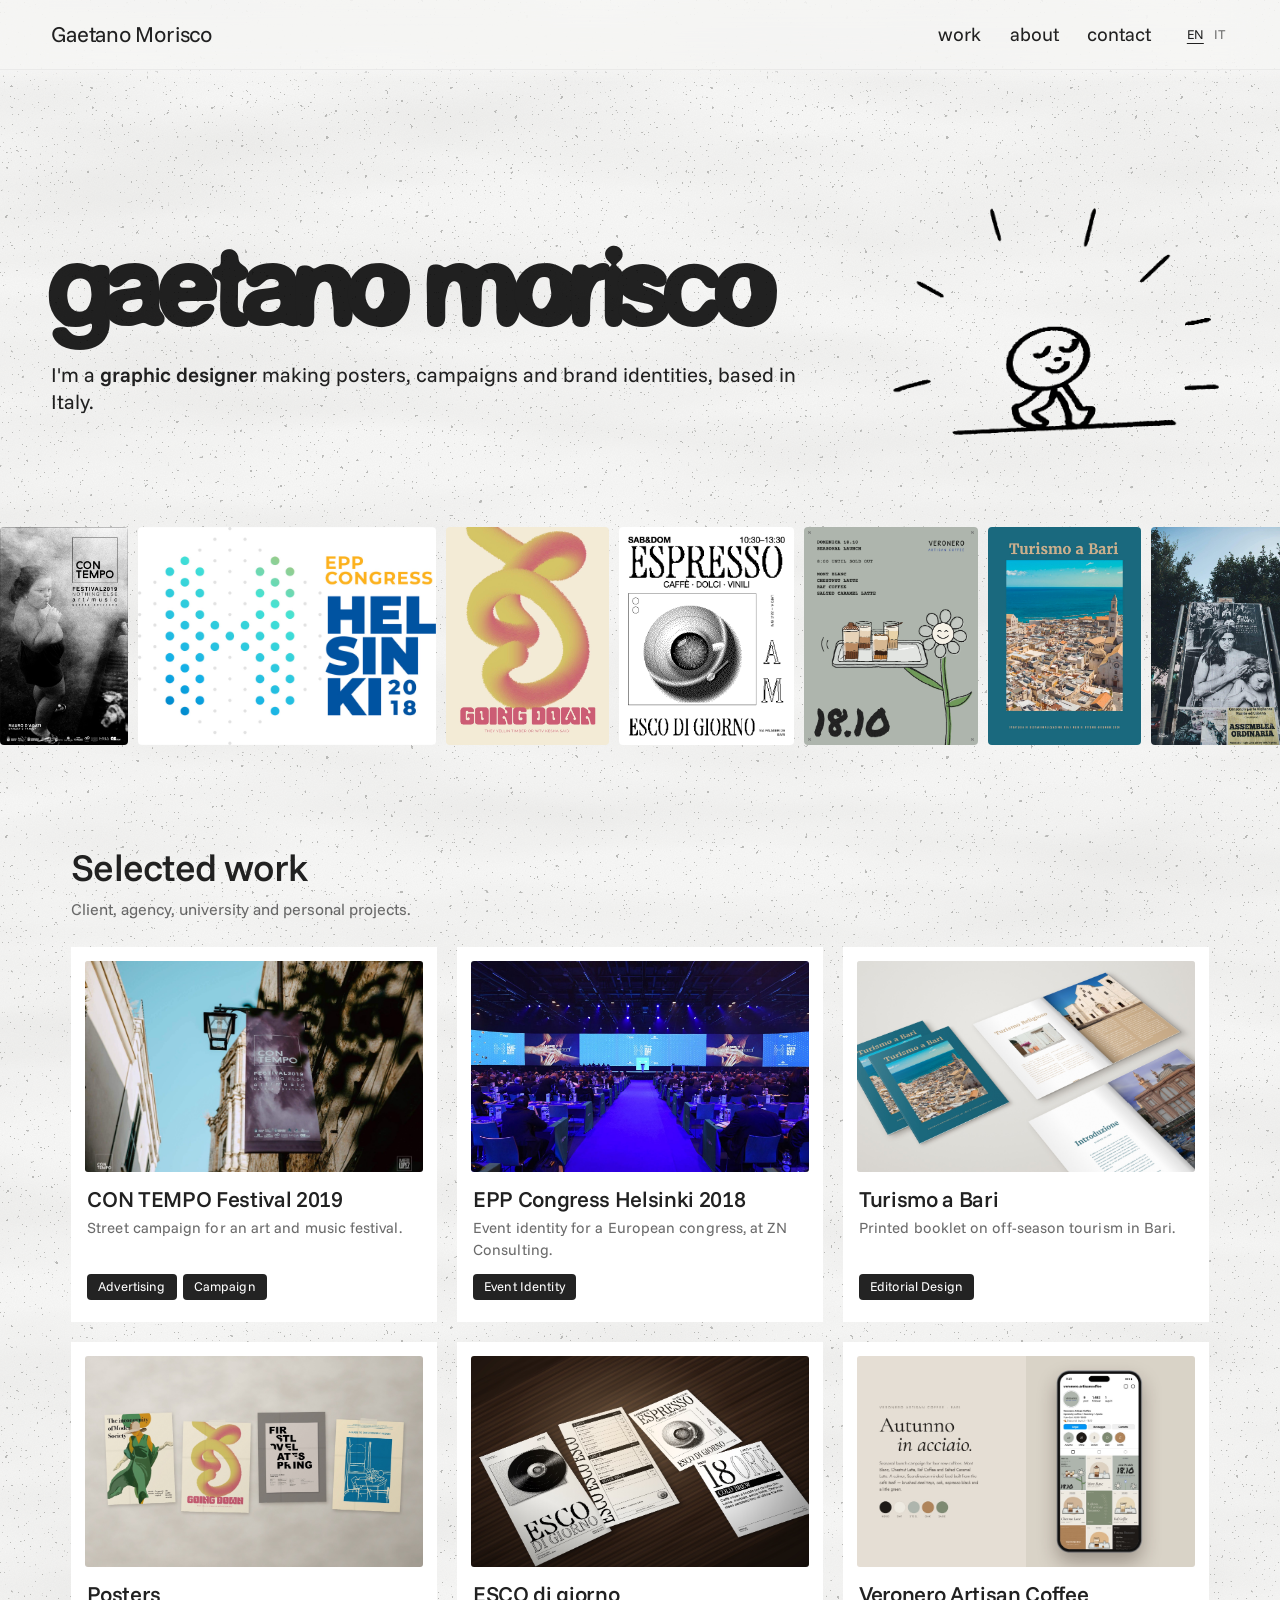
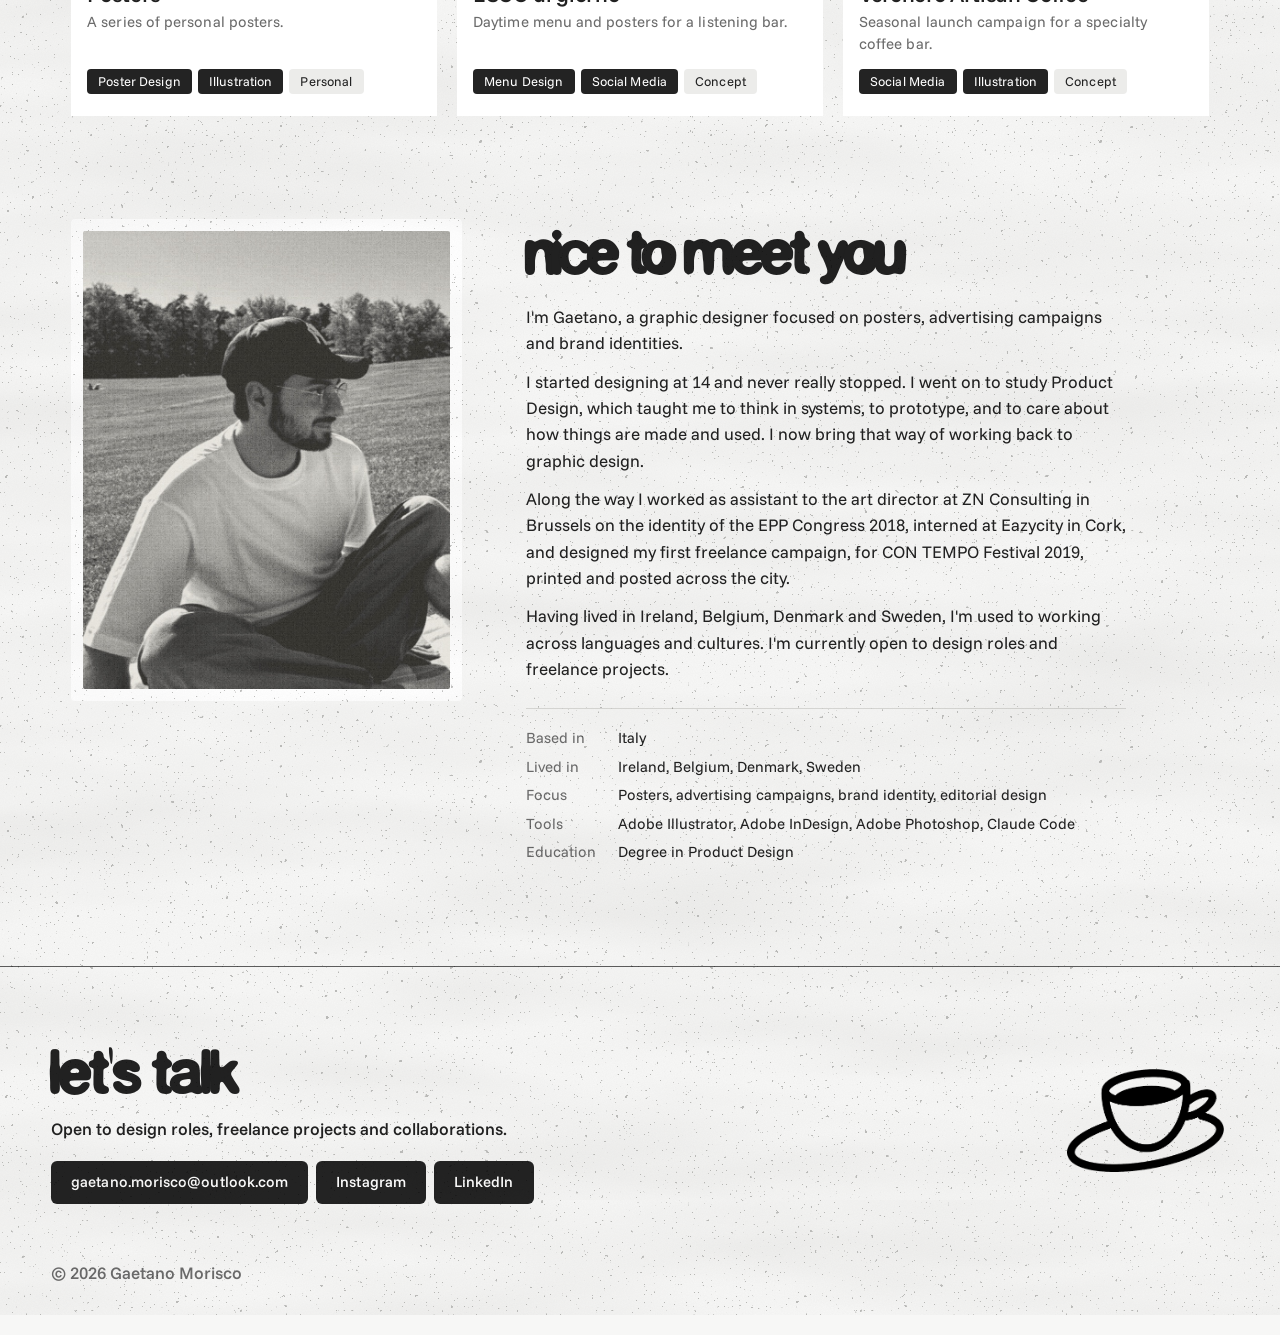
==== commit 273d17c4: "Hand-drawn doodles: walking character in the hero, coffee cup in the footer" ====
--- a/index.html
+++ b/index.html
@@ -38,7 +38,7 @@
         <h1>gaetano morisco</h1>
         <p>I'm a <b>graphic designer</b> making posters, campaigns and brand identities, based in Italy.</p>
       </div>
-      <svg class="doodle" viewBox="0 0 240 300" aria-hidden="true"><defs><filter id="rough3" x="-10%" y="-10%" width="120%" height="120%"><feTurbulence type="fractalNoise" baseFrequency="0.035" numOctaves="2" seed="3"/><feDisplacementMap in="SourceGraphic" scale="6" xChannelSelector="R" yChannelSelector="G"/></filter></defs><g filter="url(#rough3)"><ellipse cx="120" cy="52" rx="21" ry="38" transform="rotate(0 120 110)"/><ellipse cx="120" cy="52" rx="21" ry="38" transform="rotate(45 120 110)"/><ellipse cx="120" cy="52" rx="21" ry="38" transform="rotate(90 120 110)"/><ellipse cx="120" cy="52" rx="21" ry="38" transform="rotate(135 120 110)"/><ellipse cx="120" cy="52" rx="21" ry="38" transform="rotate(180 120 110)"/><ellipse cx="120" cy="52" rx="21" ry="38" transform="rotate(225 120 110)"/><ellipse cx="120" cy="52" rx="21" ry="38" transform="rotate(270 120 110)"/><ellipse cx="120" cy="52" rx="21" ry="38" transform="rotate(315 120 110)"/><circle cx="120" cy="110" r="34" fill="#f7f7f6" style="fill:#f7f7f6"/><path d="M 104 104 q 6 -8 12 0 M 124 104 q 6 -8 12 0"/><path d="M 106 120 q 14 14 28 0"/><path d="M 120 176 C 116 210, 126 240, 118 292"/><path d="M 120 236 C 142 214, 172 212, 190 220 C 168 240, 142 244, 120 236"/></g></svg>
+      <img class="doodle doodle-img" src="images/doodle-2.png" alt="" width="800" height="571">
     </section>
 
     <div class="strip" aria-hidden="true"><div class="track"><a href="work/contempo.html" tabindex="-1"><img src="images/contempo-poster.jpg" alt="" loading="lazy"></a><a href="work/epp-congress.html" tabindex="-1"><img src="images/epp-logo.jpg" alt="" loading="lazy"></a><a href="work/posters.html" tabindex="-1"><img src="images/poster-going-down.jpg" alt="" loading="lazy"></a><a href="work/esco.html" tabindex="-1"><img src="images/esco-espresso.jpg" alt="" loading="lazy"></a><a href="work/veronero.html" tabindex="-1"><img src="images/veronero-launch.jpg" alt="" loading="lazy"></a><a href="work/turismo-a-bari.html" tabindex="-1"><img src="images/bari-cover.jpg" alt="" loading="lazy"></a><a href="work/contempo.html" tabindex="-1"><img src="images/contempo-billboard.jpg" alt="" loading="lazy"></a><a href="work/epp-congress.html" tabindex="-1"><img src="images/epp-lockups.jpg" alt="" loading="lazy"></a><a href="work/posters.html" tabindex="-1"><img src="images/poster-first-love.jpg" alt="" loading="lazy"></a><a href="work/esco.html" tabindex="-1"><img src="images/esco-coldbrew.jpg" alt="" loading="lazy"></a><a href="work/veronero.html" tabindex="-1"><img src="images/veronero-save.jpg" alt="" loading="lazy"></a><a href="work/turismo-a-bari.html" tabindex="-1"><img src="images/bari-strategies.jpg" alt="" loading="lazy"></a><a href="work/epp-congress.html" tabindex="-1"><img src="images/epp-icons.gif" alt="" loading="lazy"></a><a href="work/posters.html" tabindex="-1"><img src="images/poster-incongruity.jpg" alt="" loading="lazy"></a><a href="work/esco.html" tabindex="-1"><img src="images/esco-cornetto.jpg" alt="" loading="lazy"></a><a href="work/veronero.html" tabindex="-1"><img src="images/veronero-montblanc.jpg" alt="" loading="lazy"></a><a href="work/contempo.html" tabindex="-1"><img src="images/contempo-poster.jpg" alt="" loading="lazy"></a><a href="work/epp-congress.html" tabindex="-1"><img src="images/epp-logo.jpg" alt="" loading="lazy"></a><a href="work/posters.html" tabindex="-1"><img src="images/poster-going-down.jpg" alt="" loading="lazy"></a><a href="work/esco.html" tabindex="-1"><img src="images/esco-espresso.jpg" alt="" loading="lazy"></a><a href="work/veronero.html" tabindex="-1"><img src="images/veronero-launch.jpg" alt="" loading="lazy"></a><a href="work/turismo-a-bari.html" tabindex="-1"><img src="images/bari-cover.jpg" alt="" loading="lazy"></a><a href="work/contempo.html" tabindex="-1"><img src="images/contempo-billboard.jpg" alt="" loading="lazy"></a><a href="work/epp-congress.html" tabindex="-1"><img src="images/epp-lockups.jpg" alt="" loading="lazy"></a><a href="work/posters.html" tabindex="-1"><img src="images/poster-first-love.jpg" alt="" loading="lazy"></a><a href="work/esco.html" tabindex="-1"><img src="images/esco-coldbrew.jpg" alt="" loading="lazy"></a><a href="work/veronero.html" tabindex="-1"><img src="images/veronero-save.jpg" alt="" loading="lazy"></a><a href="work/turismo-a-bari.html" tabindex="-1"><img src="images/bari-strategies.jpg" alt="" loading="lazy"></a><a href="work/epp-congress.html" tabindex="-1"><img src="images/epp-icons.gif" alt="" loading="lazy"></a><a href="work/posters.html" tabindex="-1"><img src="images/poster-incongruity.jpg" alt="" loading="lazy"></a><a href="work/esco.html" tabindex="-1"><img src="images/esco-cornetto.jpg" alt="" loading="lazy"></a><a href="work/veronero.html" tabindex="-1"><img src="images/veronero-montblanc.jpg" alt="" loading="lazy"></a></div></div>
@@ -117,7 +117,7 @@
           <a class="btn" href="https://www.linkedin.com/in/gaetanomorisco/" target="_blank" rel="noopener">LinkedIn</a>
         </div>
       </div>
-      <svg class="doodle" viewBox="0 0 220 220" aria-hidden="true"><defs><filter id="rough8" x="-10%" y="-10%" width="120%" height="120%"><feTurbulence type="fractalNoise" baseFrequency="0.035" numOctaves="2" seed="8"/><feDisplacementMap in="SourceGraphic" scale="6" xChannelSelector="R" yChannelSelector="G"/></filter></defs><g filter="url(#rough8)"><path d="M 50 92 L 60 168 C 62 182, 140 182, 142 168 L 152 92 Z"/><path d="M 150 108 C 186 104, 186 150, 146 148"/><ellipse cx="102" cy="184" rx="78" ry="14"/><path d="M 78 72 C 66 56, 90 46, 78 26 M 104 72 C 92 54, 116 44, 104 20 M 130 72 C 118 56, 142 46, 130 28"/></g></svg>
+      <img class="doodle doodle-end" src="images/doodle-cup.png" alt="" loading="lazy">
     </div>
     <p class="legal">© 2026 Gaetano Morisco</p>
   </footer>
--- a/style.css
+++ b/style.css
@@ -59,11 +59,16 @@
 
 /* ---------- Top bar ---------- */
 .topbar { position: sticky; top: 0; z-index: 200; display: flex; justify-content: space-between; align-items: center; gap: 16px;
-  padding: 18px var(--gutter); background: rgba(247,247,246,.9); backdrop-filter: blur(8px); border-bottom: 1px solid #5d5d5d; }
+  padding: 18px var(--gutter); background: rgba(247,247,246,.72); -webkit-backdrop-filter: blur(20px) saturate(180%); backdrop-filter: blur(20px) saturate(180%);
+  border-bottom: 1px solid rgba(33,33,33,.12); }
+/* soft edge where page content meets the floating bar */
+.topbar::after { content: ""; position: absolute; left: 0; right: 0; top: 100%; height: 14px; pointer-events: none;
+  background: linear-gradient(rgba(247,247,246,.55), rgba(247,247,246,0)); }
 .name { font-size: 22px; letter-spacing: -0.01em; white-space: nowrap; }
 .topbar nav { display: flex; align-items: center; gap: clamp(14px, 2.2vw, 30px); font-size: 19px; }
 .topbar nav a { white-space: nowrap; }
 .topbar nav a:hover { text-decoration: underline; text-underline-offset: 5px; text-decoration-thickness: 1px; }
+.topbar nav a:active, .back:active, .next a:active, .lang button:active { opacity: .55; }
 .lang { display: inline-flex; gap: 2px; font-size: 13px; margin-left: 4px; }
 .lang button { font: inherit; background: none; border: 0; color: var(--muted); padding: 2px 4px; cursor: pointer; }
 .lang button[aria-pressed="true"] { color: var(--ink); text-decoration: underline; text-underline-offset: 4px; }
@@ -71,7 +76,7 @@
 /* ---------- Hero ---------- */
 .hero { display: grid; grid-template-columns: minmax(0, 1fr) auto; align-items: center; gap: 30px;
   max-width: 1360px; margin: 0 auto; padding: clamp(60px, 10vw, 140px) var(--gutter) clamp(40px, 6vw, 80px); }
-.hero h1 { font-family: var(--hand); font-weight: 400; font-size: clamp(54px, 9vw, 124px); line-height: 1.05; letter-spacing: .01em; }
+.hero h1 { font-family: var(--hand); font-weight: 400; font-size: clamp(54px, 9vw, 124px); line-height: 1.02; letter-spacing: -0.01em; }
 .hero p { margin-top: 18px; max-width: 760px; font-size: clamp(18px, 1.6vw, 22px); line-height: 1.3; }
 .hero p b { font-weight: 600; }
 .doodle { width: clamp(150px, 19vw, 260px); height: auto; }
@@ -88,18 +93,19 @@
 
 /* ---------- Project cards ---------- */
 .section { padding-bottom: clamp(60px, 8vw, 110px); }
-.section h2 { font-size: clamp(28px, 3vw, 38px); font-weight: 500; letter-spacing: -0.01em; margin-bottom: 8px; }
+.section h2 { font-size: clamp(28px, 3vw, 38px); font-weight: 500; letter-spacing: -0.02em; line-height: 1.1; margin-bottom: 8px; }
 .section .sub { color: var(--muted); font-size: 16px; margin-bottom: 26px; }
 .cards { display: grid; grid-template-columns: repeat(3, minmax(0, 1fr)); gap: 20px; }
 @media (max-width: 1000px) and (min-width: 761px) { .cards { grid-template-columns: repeat(2, minmax(0, 1fr)); } }
-.card { background: var(--card); padding: 14px 14px 22px; transition: transform .25s ease, box-shadow .25s ease; display: flex; flex-direction: column; }
+.card { background: var(--card); padding: 14px 14px 22px; transition: transform .35s cubic-bezier(.2,.8,.2,1), box-shadow .35s cubic-bezier(.2,.8,.2,1); display: flex; flex-direction: column; }
 .card:hover { transform: translateY(-3px); box-shadow: 0 10px 26px rgba(0,0,0,.07); }
+.card:active { transform: translateY(-1px) scale(.985); box-shadow: 0 4px 12px rgba(0,0,0,.06); transition-duration: .1s; }
 .card .img { overflow: hidden; border-radius: 3px; background: #eceae6; }
 .card img { width: 100%; aspect-ratio: 16 / 10; object-fit: cover; }
-.card h3 { font-size: 22px; font-weight: 500; margin: 14px 2px 4px; letter-spacing: -0.01em; }
-.card p { font-size: 15px; color: var(--muted); margin: 0 2px 14px; line-height: 1.4; }
+.card h3 { font-size: 22px; font-weight: 500; margin: 14px 2px 4px; letter-spacing: -0.015em; line-height: 1.2; }
+.card p { font-size: 15px; color: var(--muted); margin: 0 2px 14px; line-height: 1.45; letter-spacing: .005em; }
 .tags { display: flex; flex-wrap: wrap; gap: 6px; margin: auto 2px 0; }
-.tag { background: var(--pill); color: #fff; font-size: 13px; padding: 3px 11px; border-radius: 4px; }
+.tag { background: var(--pill); color: #fff; font-size: 13px; letter-spacing: .01em; padding: 3px 11px; border-radius: 4px; }
 .tag.light { background: #ececea; color: var(--ink); }
 
 /* ---------- About ---------- */
@@ -118,8 +124,9 @@
 .contact h2 { font-family: var(--hand); font-weight: 400; font-size: clamp(40px, 5vw, 64px); line-height: 1.1; }
 .contact p { font-size: 17px; margin: 8px 0 20px; font-weight: 500; }
 .buttons { display: flex; flex-wrap: wrap; gap: 8px; }
-.btn { background: var(--pill); color: #fff; font-size: 15px; font-weight: 500; padding: 10px 20px; border-radius: 6px; transition: opacity .2s; }
-.btn:hover { opacity: .82; }
+.btn { background: var(--pill); color: #fff; font-size: 15px; font-weight: 500; letter-spacing: .005em; padding: 10px 20px; border-radius: 6px; transition: opacity .2s, transform .3s cubic-bezier(.2,.8,.2,1); }
+.btn:hover { opacity: .85; }
+.btn:active { transform: scale(.96); transition-duration: .1s; }
 .contact .doodle { width: clamp(120px, 13vw, 180px); }
 .legal { max-width: 1360px; margin: 0 auto; padding: 18px var(--gutter) 30px; font-size: 12px; color: var(--muted); }
 
@@ -127,7 +134,7 @@
 .back { display: inline-block; font-size: 16px; margin: 28px 0 0; color: var(--muted); }
 .back:hover { color: var(--ink); }
 .case-head { padding: clamp(24px, 4vw, 50px) 0 clamp(30px, 4vw, 50px); }
-.case-head h1 { font-size: clamp(40px, 6vw, 76px); font-weight: 500; letter-spacing: -0.025em; line-height: 1; margin: 12px 0 18px; }
+.case-head h1 { font-size: clamp(40px, 6vw, 76px); font-weight: 500; letter-spacing: -0.03em; line-height: 1; margin: 12px 0 18px; }
 .case-body { display: grid; grid-template-columns: minmax(0, 4fr) minmax(0, 7fr); gap: clamp(24px, 4vw, 60px); margin-top: clamp(24px, 3vw, 36px); padding-top: 20px; border-top: 1px solid var(--line); }
 .facts-list { display: grid; grid-template-columns: auto 1fr; gap: 6px 18px; font-size: 15px; align-content: start; }
 .facts-list dt { color: var(--muted); }
@@ -142,13 +149,31 @@
 .row figcaption { font-size: 13px; color: var(--muted); padding-top: 7px; }
 .next { display: flex; justify-content: space-between; align-items: baseline; gap: 16px; margin: clamp(48px, 6vw, 90px) auto; padding-top: 18px; border-top: 1px solid var(--line); }
 .next .label { color: var(--muted); font-size: 15px; }
-.next a { font-size: clamp(24px, 3vw, 38px); font-weight: 500; letter-spacing: -0.02em; }
+.next a { font-size: clamp(24px, 3vw, 38px); font-weight: 500; letter-spacing: -0.025em; }
 .next a:hover { text-decoration: underline; text-underline-offset: 6px; text-decoration-thickness: 1px; }
 
 .lightbox { margin: auto; border: 0; padding: 0; background: transparent; max-width: 94vw; max-height: 94vh; }
-.lightbox::backdrop { background: rgba(20,20,20,.9); }
+.lightbox::backdrop { background: rgba(20,20,20,.9); transition: opacity .3s ease; }
+.lightbox.closing::backdrop { opacity: 0; }
+.lightbox img { transform-origin: top left; will-change: transform; }
 .lightbox img { max-width: 94vw; max-height: 88vh; cursor: zoom-out; }
 .lightbox button { margin-top: 10px; background: none; border: 1px solid #ddd; color: #ddd; padding: 4px 14px; font: inherit; font-size: 13px; cursor: pointer; border-radius: 4px; }
+
+/* ---------- Accessibility settings ---------- */
+@media (prefers-reduced-motion: reduce) {
+  .card, .btn { transition: box-shadow .2s ease, opacity .2s ease; }
+  .card:hover, .card:active, .btn:active { transform: none; }
+}
+@media (prefers-reduced-transparency: reduce) {
+  .topbar { background: var(--bg); -webkit-backdrop-filter: none; backdrop-filter: none; }
+  .topbar::after { display: none; }
+}
+@media (prefers-contrast: more) {
+  .topbar { background: var(--bg); -webkit-backdrop-filter: none; backdrop-filter: none; border-bottom: 1px solid var(--ink); }
+  .card { outline: 1px solid var(--ink); }
+  .card p, .about dt, .facts-list dt, .row figcaption, .legal { color: #3f3f3f; }
+  .tag.light { outline: 1px solid var(--ink); }
+}
 
 /* ---------- Phones ---------- */
 @media (max-width: 760px) {
@@ -169,3 +194,8 @@
   .name { font-size: 15px; }
   .topbar nav { font-size: 14px; gap: 9px; }
 }
+
+/* hand-drawn doodle (drawn by Gaetano) */
+.doodle-img { width: clamp(220px, 27vw, 400px); height: auto; }
+.doodle-end { width: clamp(130px, 13vw, 190px); height: auto; }
+@media (max-width: 760px) { .hero .doodle-img { width: 220px; } .contact .doodle-end { display: none; } }
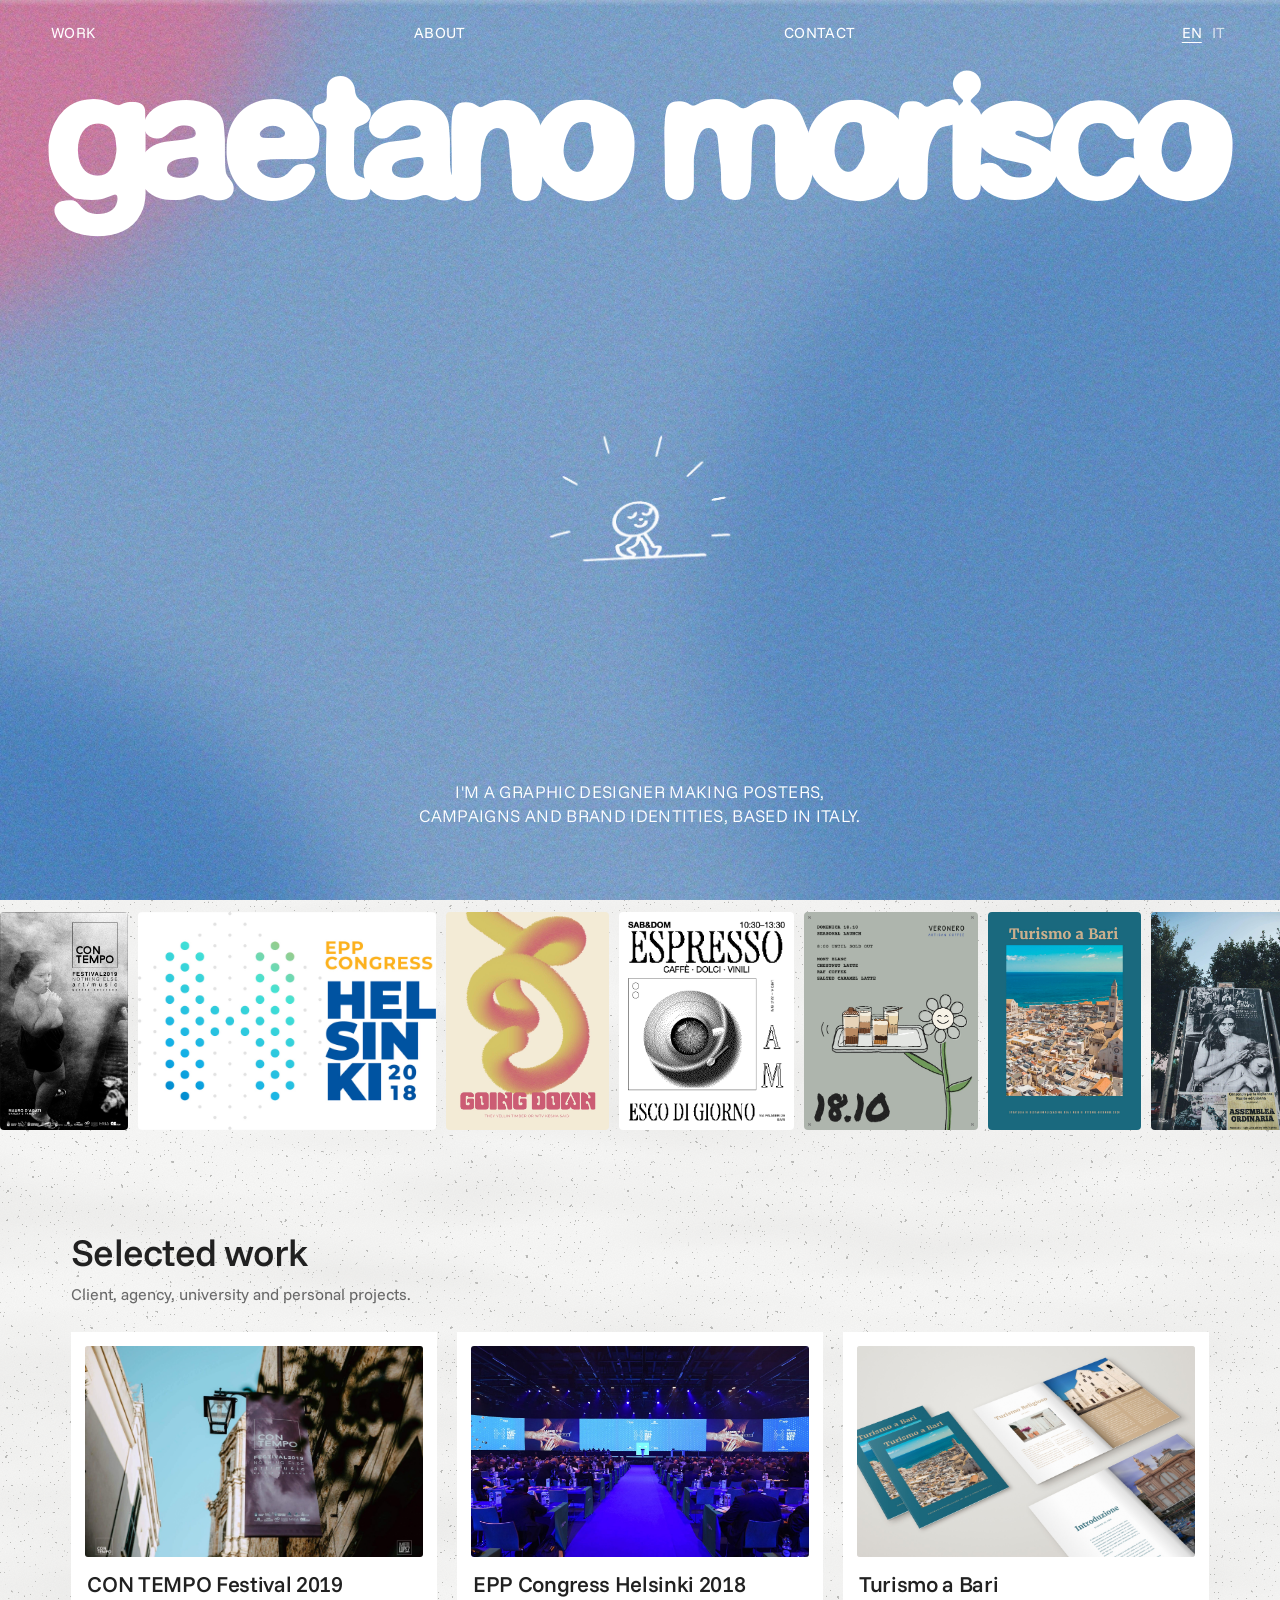
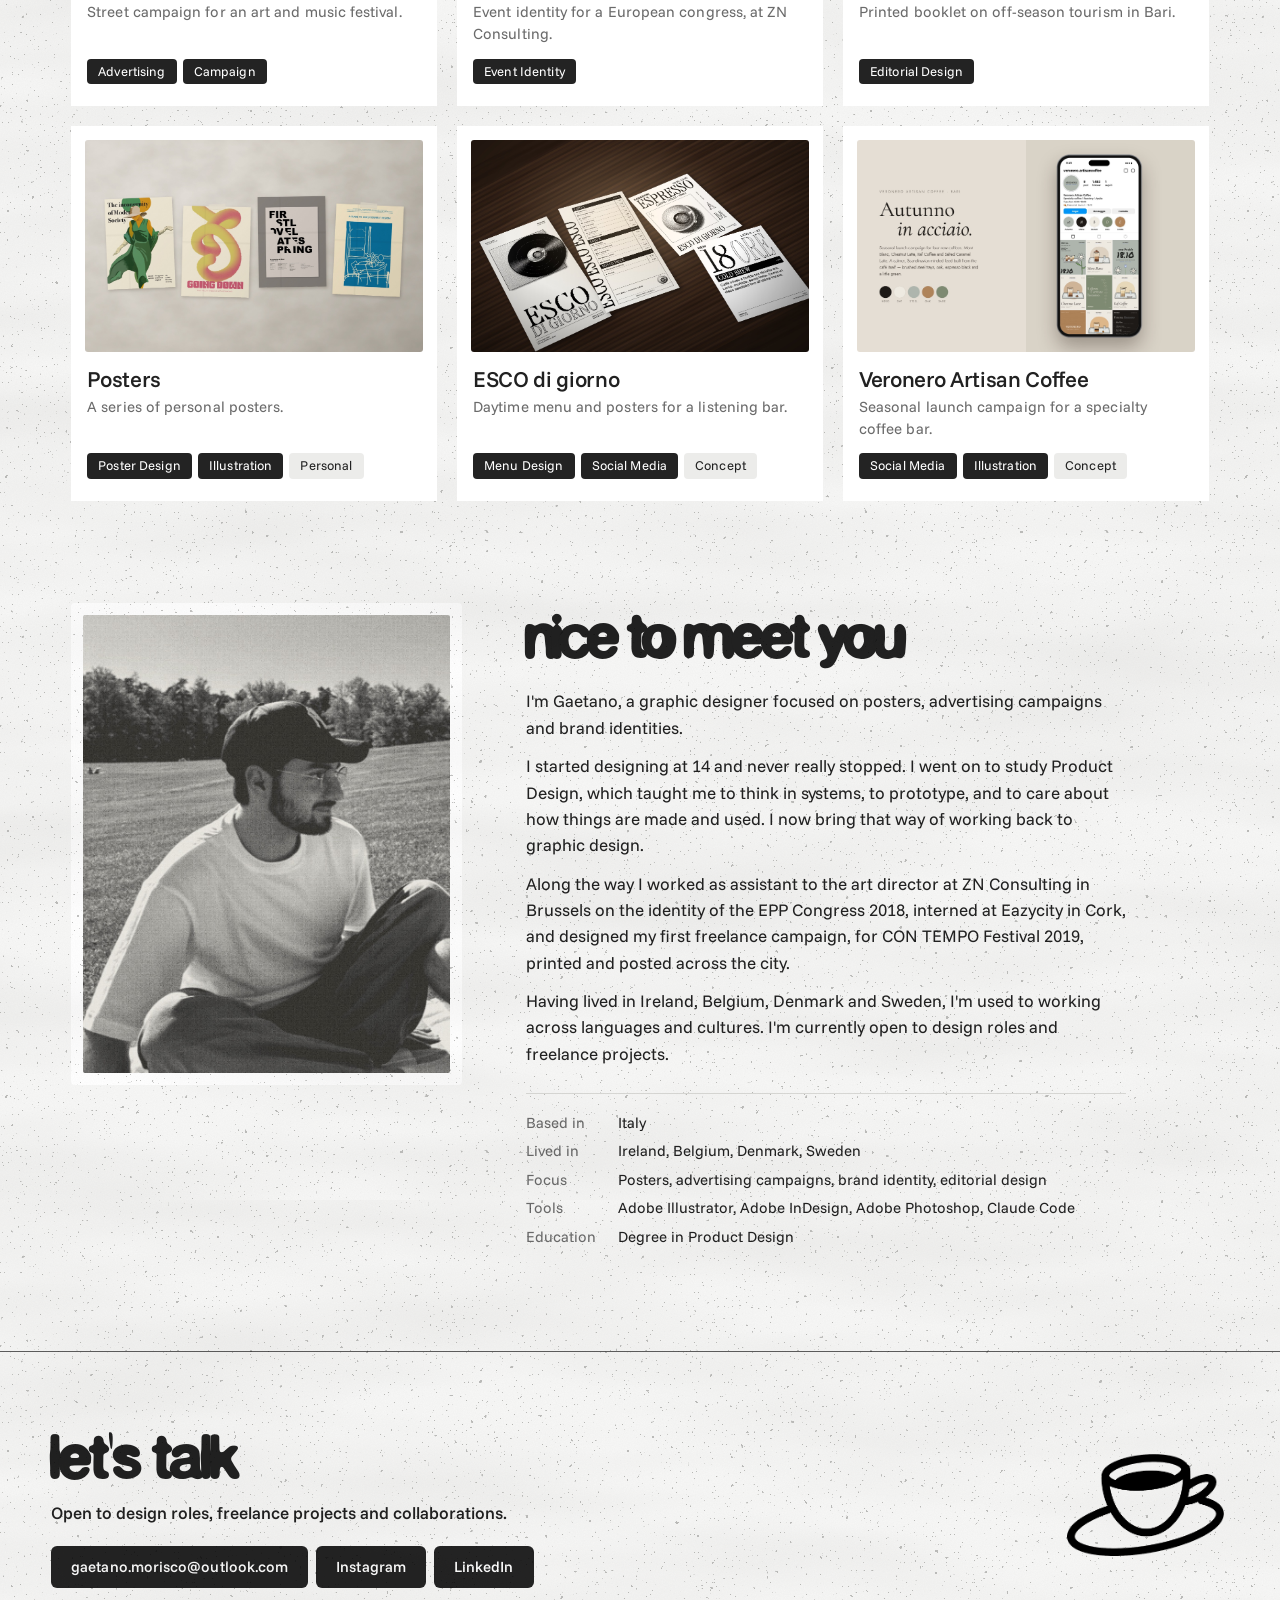
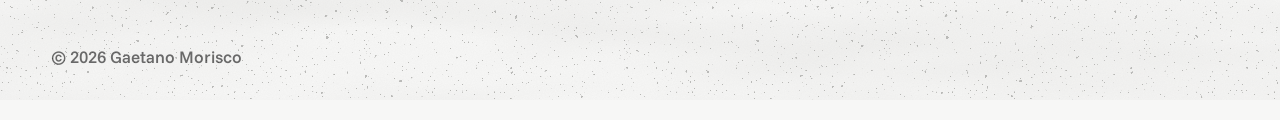
==== commit 074608f1: "New hero: gradient background, full-width name, spread menu, intro line; top bar slides in after the" ====
--- a/index.html
+++ b/index.html
@@ -19,7 +19,7 @@
   <link rel="stylesheet" href="style.css">
 </head>
 <body>
-  <header class="topbar">
+  <header class="topbar float">
     <a href="#top" class="name">Gaetano Morisco</a>
     <nav>
       <a href="#work">work</a>
@@ -33,12 +33,19 @@
   </header>
 
   <main id="top">
-    <section class="hero">
-      <div>
-        <h1>gaetano morisco</h1>
-        <p>I'm a <b>graphic designer</b> making posters, campaigns and brand identities, based in Italy.</p>
-      </div>
-      <img class="doodle doodle-img" src="images/doodle-2.png" alt="" width="800" height="571">
+    <section class="glass-hero">
+      <nav class="hero-nav">
+        <a href="#work">work</a>
+        <a href="#about">about</a>
+        <a href="#contact">contact</a>
+        <span class="lang" role="group" aria-label="Language">
+          <button type="button" data-lang="en" aria-pressed="true">EN</button>
+          <button type="button" data-lang="it" aria-pressed="false">IT</button>
+        </span>
+      </nav>
+      <h1 class="hero-name"><span>gaetano morisco</span></h1>
+      <img class="hero-doodle" src="images/doodle-2.png" alt="" width="800" height="571">
+      <p class="hero-line">I'm a graphic designer making posters, campaigns and brand identities, based in Italy.</p>
     </section>
 
     <div class="strip" aria-hidden="true"><div class="track"><a href="work/contempo.html" tabindex="-1"><img src="images/contempo-poster.jpg" alt="" loading="lazy"></a><a href="work/epp-congress.html" tabindex="-1"><img src="images/epp-logo.jpg" alt="" loading="lazy"></a><a href="work/posters.html" tabindex="-1"><img src="images/poster-going-down.jpg" alt="" loading="lazy"></a><a href="work/esco.html" tabindex="-1"><img src="images/esco-espresso.jpg" alt="" loading="lazy"></a><a href="work/veronero.html" tabindex="-1"><img src="images/veronero-launch.jpg" alt="" loading="lazy"></a><a href="work/turismo-a-bari.html" tabindex="-1"><img src="images/bari-cover.jpg" alt="" loading="lazy"></a><a href="work/contempo.html" tabindex="-1"><img src="images/contempo-billboard.jpg" alt="" loading="lazy"></a><a href="work/epp-congress.html" tabindex="-1"><img src="images/epp-lockups.jpg" alt="" loading="lazy"></a><a href="work/posters.html" tabindex="-1"><img src="images/poster-first-love.jpg" alt="" loading="lazy"></a><a href="work/esco.html" tabindex="-1"><img src="images/esco-coldbrew.jpg" alt="" loading="lazy"></a><a href="work/veronero.html" tabindex="-1"><img src="images/veronero-save.jpg" alt="" loading="lazy"></a><a href="work/turismo-a-bari.html" tabindex="-1"><img src="images/bari-strategies.jpg" alt="" loading="lazy"></a><a href="work/epp-congress.html" tabindex="-1"><img src="images/epp-icons.gif" alt="" loading="lazy"></a><a href="work/posters.html" tabindex="-1"><img src="images/poster-incongruity.jpg" alt="" loading="lazy"></a><a href="work/esco.html" tabindex="-1"><img src="images/esco-cornetto.jpg" alt="" loading="lazy"></a><a href="work/veronero.html" tabindex="-1"><img src="images/veronero-montblanc.jpg" alt="" loading="lazy"></a><a href="work/contempo.html" tabindex="-1"><img src="images/contempo-poster.jpg" alt="" loading="lazy"></a><a href="work/epp-congress.html" tabindex="-1"><img src="images/epp-logo.jpg" alt="" loading="lazy"></a><a href="work/posters.html" tabindex="-1"><img src="images/poster-going-down.jpg" alt="" loading="lazy"></a><a href="work/esco.html" tabindex="-1"><img src="images/esco-espresso.jpg" alt="" loading="lazy"></a><a href="work/veronero.html" tabindex="-1"><img src="images/veronero-launch.jpg" alt="" loading="lazy"></a><a href="work/turismo-a-bari.html" tabindex="-1"><img src="images/bari-cover.jpg" alt="" loading="lazy"></a><a href="work/contempo.html" tabindex="-1"><img src="images/contempo-billboard.jpg" alt="" loading="lazy"></a><a href="work/epp-congress.html" tabindex="-1"><img src="images/epp-lockups.jpg" alt="" loading="lazy"></a><a href="work/posters.html" tabindex="-1"><img src="images/poster-first-love.jpg" alt="" loading="lazy"></a><a href="work/esco.html" tabindex="-1"><img src="images/esco-coldbrew.jpg" alt="" loading="lazy"></a><a href="work/veronero.html" tabindex="-1"><img src="images/veronero-save.jpg" alt="" loading="lazy"></a><a href="work/turismo-a-bari.html" tabindex="-1"><img src="images/bari-strategies.jpg" alt="" loading="lazy"></a><a href="work/epp-congress.html" tabindex="-1"><img src="images/epp-icons.gif" alt="" loading="lazy"></a><a href="work/posters.html" tabindex="-1"><img src="images/poster-incongruity.jpg" alt="" loading="lazy"></a><a href="work/esco.html" tabindex="-1"><img src="images/esco-cornetto.jpg" alt="" loading="lazy"></a><a href="work/veronero.html" tabindex="-1"><img src="images/veronero-montblanc.jpg" alt="" loading="lazy"></a></div></div>
@@ -122,6 +129,20 @@
     <p class="legal">© 2026 Gaetano Morisco</p>
   </footer>
 
+  <script>
+    // stretch the name to run edge to edge
+    const nameEl = document.querySelector('.hero-name'), nameSpan = nameEl.querySelector('span');
+    function fitName() {
+      nameEl.style.fontSize = '100px';
+      nameEl.style.fontSize = (100 * nameEl.clientWidth / nameSpan.offsetWidth) + 'px';
+    }
+    document.fonts.ready.then(fitName); addEventListener('resize', fitName);
+    // the top bar slides in once the hero has scrolled away
+    const bar = document.querySelector('.topbar.float');
+    const hero = document.querySelector('.glass-hero');
+    const onScroll = () => bar.classList.toggle('show', scrollY > hero.offsetHeight - 80);
+    addEventListener('scroll', onScroll, { passive: true }); onScroll();
+  </script>
   <script src="lang.js"></script>
 </body>
 </html>
--- a/style.css
+++ b/style.css
@@ -83,7 +83,7 @@
 .doodle path, .doodle circle, .doodle ellipse { fill: none; stroke: #232323; stroke-width: 7; stroke-linecap: round; stroke-linejoin: round; }
 
 /* ---------- Scrolling strip ---------- */
-.strip { overflow: hidden; padding: 6px 0 clamp(60px, 8vw, 110px); }
+.strip { overflow: hidden; padding: 12px 0 clamp(60px, 8vw, 110px); }
 .strip .track { display: flex; gap: 10px; width: max-content; animation: slide 60s linear infinite; }
 .strip:hover .track { animation-play-state: paused; }
 .strip a { flex: none; }
@@ -199,3 +199,35 @@
 .doodle-img { width: clamp(220px, 27vw, 400px); height: auto; }
 .doodle-end { width: clamp(130px, 13vw, 190px); height: auto; }
 @media (max-width: 760px) { .hero .doodle-img { width: 220px; } .contact .doodle-end { display: none; } }
+
+/* ---------- Glass hero ---------- */
+.glass-hero {
+  position: relative; z-index: 101;               /* sits above the page grain */
+  min-height: 100vh; min-height: 100svh; display: flex; flex-direction: column;
+  padding: 0 var(--gutter); color: #fff; overflow: hidden;
+  background: #7aa3d6 url("images/hero-background.jpg") center / cover no-repeat;
+}
+.hero-nav { display: flex; justify-content: space-between; align-items: center; padding: 20px 0 0;
+  font-size: 15px; letter-spacing: .02em; text-transform: uppercase; }
+.hero-nav a:hover { text-decoration: underline; text-underline-offset: 4px; }
+.hero-nav a:active { opacity: .6; }
+.hero-nav .lang button { color: rgba(255,255,255,.7); font-size: 15px; }
+.hero-nav .lang button[aria-pressed="true"] { color: #fff; }
+.hero-name { font-family: var(--hand); font-weight: 400; font-size: 12.4vw; line-height: .9; white-space: nowrap;
+  letter-spacing: 0; margin-top: 6px; text-align: center; }
+.hero-name span { display: inline-block; }
+.hero-doodle { width: clamp(150px, 15vw, 230px); height: auto; margin: auto; filter: invert(1); opacity: .95; }
+.hero-line { font-family: var(--sans); font-weight: 300; text-transform: uppercase; text-align: center; align-self: center;
+  font-size: clamp(15px, 1.35vw, 19px); line-height: 1.4; letter-spacing: .02em; max-width: 620px;
+  margin: 0 0 clamp(44px, 8vh, 90px); text-wrap: balance; }
+
+/* home top bar: hidden over the hero, slides down once it's gone */
+.topbar.float { position: fixed; left: 0; right: 0; transform: translateY(-110%); transition: transform .45s cubic-bezier(.2,.8,.2,1); }
+.topbar.float.show { transform: none; }
+#work, #about, #contact { scroll-margin-top: 80px; }
+@media (prefers-reduced-motion: reduce) { .topbar.float { transition: none; } }
+@media (max-width: 760px) {
+  .hero-nav { font-size: 13px; }
+  .hero-nav .lang button { font-size: 13px; }
+  .hero-doodle { width: 140px; }
+}
